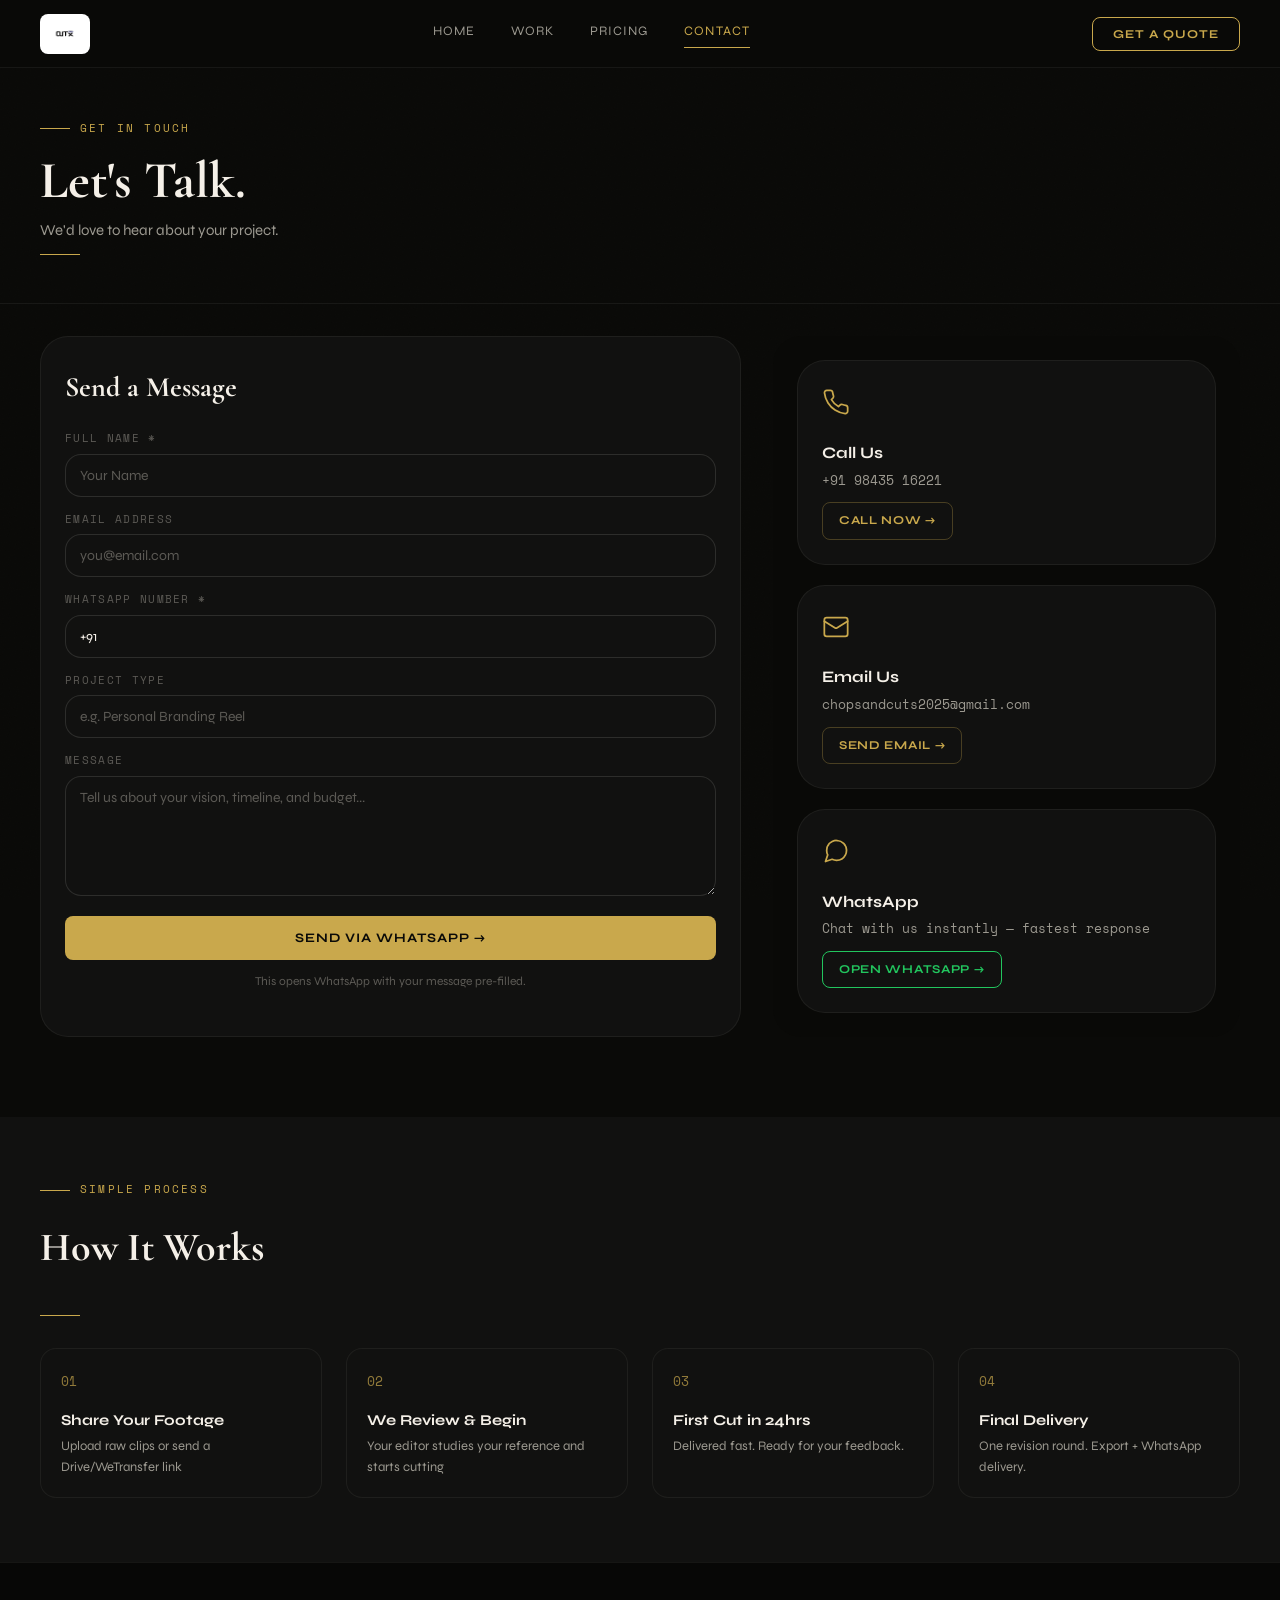
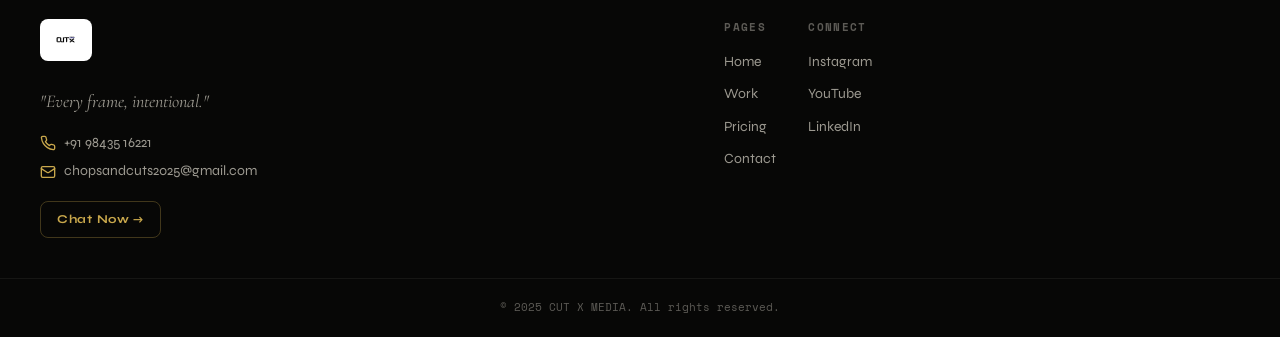
==== contact.html @ d301a4d0 "Initial project setup" ====
<!DOCTYPE html>
<html lang="en">
<head>
<meta charset="UTF-8">
<meta name="viewport" content="width=device-width, initial-scale=1.0">
<title>Contact — CUT X MEDIA</title>
<meta name="description" content="Get in touch with CUT X MEDIA. Call, email, or WhatsApp us to start your video editing project today.">
<link rel="preconnect" href="https://fonts.googleapis.com">
<link rel="preconnect" href="https://fonts.gstatic.com" crossorigin>
<link href="https://fonts.googleapis.com/css2?family=Cormorant+Garamond:ital,wght@0,600;0,700;1,600;1,700&family=Syne:wght@400;500;700&family=Space+Mono:wght@400;700&display=swap" rel="stylesheet">
<link rel="stylesheet" href="style.css">
</head>
<body>

<!-- MOBILE TOP BAR -->
<div class="mobile-top-bar">
  <a href="index.html" class="logo-pill"><img src="logo.jpg" alt="CUT X MEDIA"></a>
</div>

<!-- DESKTOP NAVBAR -->
<nav class="desktop-nav">
  <div class="container">
    <a href="index.html" class="logo-pill"><img src="logo.jpg" alt="CUT X MEDIA"></a>
    <div class="nav-links">
      <a href="index.html">Home</a>
      <a href="work.html">Work</a>
      <a href="pricing.html">Pricing</a>
      <a href="contact.html" class="active">Contact</a>
    </div>
    <button class="nav-quote" onclick="location.href='pricing.html'">Get a Quote</button>
  </div>
</nav>

<!-- MOBILE BOTTOM NAV -->
<nav class="mobile-nav">
  <a href="index.html" data-page="home">
    <svg viewBox="0 0 24 24"><path d="M3 12l9-9 9 9M5 10v10h5v-6h4v6h5V10"/></svg>
    <span>Home</span>
  </a>
  <a href="work.html" data-page="work">
    <svg viewBox="0 0 24 24"><rect x="2" y="2" width="20" height="20" rx="2.18"/><line x1="7" y1="2" x2="7" y2="22"/><line x1="17" y1="2" x2="17" y2="22"/><line x1="2" y1="12" x2="22" y2="12"/></svg>
    <span>Work</span>
  </a>
  <a href="pricing.html" data-page="pricing">
    <svg viewBox="0 0 24 24"><path d="M20.59 13.41l-7.17 7.17a2 2 0 01-2.83 0L2 12V2h10l8.59 8.59a2 2 0 010 2.82z"/><line x1="7" y1="7" x2="7.01" y2="7"/></svg>
    <span>Pricing</span>
  </a>
  <a href="contact.html" class="active" data-page="contact">
    <svg viewBox="0 0 24 24"><path d="M21 15a2 2 0 01-2 2H7l-4 4V5a2 2 0 012-2h14a2 2 0 012 2z"/></svg>
    <span>Contact</span>
  </a>
</nav>

<!-- PAGE HEADER -->
<div class="page-header">
  <div class="container">
    <div class="eyebrow"><div class="eyebrow-line"></div><span class="eyebrow-text">Get In Touch</span></div>
    <h1 class="contact-hero-head" style="margin-bottom:0;">
      <span style="font-family:'Cormorant Garamond',serif;font-weight:700;font-size:52px;color:var(--text-primary);line-height:1.05;display:block;">Let's Talk.</span>
    </h1>
    <p style="font-family:'Syne',sans-serif;font-size:15px;color:var(--text-secondary);margin-top:10px;">We'd love to hear about your project.</p>
    <div class="section-rule"></div>
  </div>
</div>

<!-- CONTACT SECTION -->
<div class="contact-section">
  <div class="container">
    <div class="contact-grid-layout">

      <!-- CONTACT FORM -->
      <div class="contact-form-card reveal">
        <h2>Send a Message</h2>
        <div class="form-row">
          <div class="form-group">
            <label>Full Name *</label>
            <input type="text" id="contactName" placeholder="Your Name" required>
          </div>
          <div class="form-group">
            <label>Email Address</label>
            <input type="email" id="contactEmail" placeholder="you@email.com">
          </div>
        </div>
        <div class="form-row">
          <div class="form-group">
            <label>WhatsApp Number *</label>
            <input type="tel" id="contactPhone" placeholder="+91 00000 00000" value="+91 ">
          </div>
          <div class="form-group">
            <label>Project Type</label>
            <input type="text" id="contactProject" placeholder="e.g. Personal Branding Reel">
          </div>
        </div>
        <div class="form-group" style="margin-bottom:20px;">
          <label>Message</label>
          <textarea id="contactMessage" placeholder="Tell us about your vision, timeline, and budget..." style="min-height:120px;"></textarea>
        </div>
        <button class="btn-gold btn-full" onclick="sendContactWhatsApp()" style="width:100%;justify-content:center;">Send via WhatsApp →</button>
        <p style="font-family:'Syne',sans-serif;font-size:12px;color:var(--text-tertiary);text-align:center;margin-top:12px;">This opens WhatsApp with your message pre-filled.</p>
      </div>

      <!-- CONTACT DETAILS -->
      <div class="contact-details" style="position:relative;background-image:url('images/contact-bg.jpg');background-size:cover;background-position:center;border-radius:var(--radius-lg);padding:24px;overflow:hidden;">
        <div class="contact-bg-overlay" style="position:absolute;inset:0;background:rgba(10,10,8,0.85);border-radius:var(--radius-lg);z-index:0;"></div>
        <div class="contact-info-card reveal" style="position:relative;z-index:1;">
          <div class="contact-info-icon"><svg viewBox="0 0 24 24" fill="none" stroke="var(--gold)" stroke-width="1.5" stroke-linecap="round" stroke-linejoin="round" style="width:28px;height:28px;"><path d="M22 16.92v3a2 2 0 0 1-2.18 2 19.79 19.79 0 0 1-8.63-3.07 19.5 19.5 0 0 1-6-6 19.79 19.79 0 0 1-3.07-8.67A2 2 0 0 1 4.11 2h3a2 2 0 0 1 2 1.72 12.84 12.84 0 0 0 .7 2.81 2 2 0 0 1-.45 2.11L8.09 9.91a16 16 0 0 0 6 6l1.27-1.27a2 2 0 0 1 2.11-.45 12.84 12.84 0 0 0 2.81.7A2 2 0 0 1 22 16.92z"></path></svg></div>
          <div class="contact-info-title">Call Us</div>
          <div class="contact-info-value">+91 98435 16221</div>
          <a href="tel:+919843516221" class="contact-detail-btn">Call Now →</a>
        </div>
        <div class="contact-info-card reveal" style="position:relative;z-index:1;">
          <div class="contact-info-icon"><svg viewBox="0 0 24 24" fill="none" stroke="var(--gold)" stroke-width="1.5" stroke-linecap="round" stroke-linejoin="round" style="width:28px;height:28px;"><rect x="2" y="4" width="20" height="16" rx="2"></rect><path d="m22 7-8.97 5.7a1.94 1.94 0 0 1-2.06 0L2 7"></path></svg></div>
          <div class="contact-info-title">Email Us</div>
          <div class="contact-info-value">chopsandcuts2025@gmail.com</div>
          <a href="mailto:chopsandcuts2025@gmail.com" class="contact-detail-btn">Send Email →</a>
        </div>
        <div class="contact-info-card reveal" style="position:relative;z-index:1;">
          <div class="contact-info-icon"><svg viewBox="0 0 24 24" fill="none" stroke="var(--gold)" stroke-width="1.5" stroke-linecap="round" stroke-linejoin="round" style="width:28px;height:28px;"><path d="M21 11.5a8.38 8.38 0 0 1-.9 3.8 8.5 8.5 0 0 1-7.6 4.7 8.38 8.38 0 0 1-3.8-.9L3 21l1.9-5.7a8.38 8.38 0 0 1-.9-3.8 8.5 8.5 0 0 1 4.7-7.6 8.38 8.38 0 0 1 3.8-.9h.5a8.48 8.48 0 0 1 8 8v.5z"></path></svg></div>
          <div class="contact-info-title">WhatsApp</div>
          <div class="contact-info-value">Chat with us instantly — fastest response</div>
          <a href="https://wa.me/919843516221" target="_blank" class="contact-detail-btn wa">Open WhatsApp →</a>
        </div>
      </div>
    </div>
  </div>
</div>

<!-- HOW IT WORKS -->
<section class="process-section">
  <div class="container">
    <div class="reveal">
      <div class="eyebrow"><div class="eyebrow-line"></div><span class="eyebrow-text">Simple Process</span></div>
      <h2>How It Works</h2>
      <div class="section-rule"></div>
    </div>
    <div class="process-steps" style="margin-top:32px;">
      <div class="process-step-item reveal">
        <span class="step-num-text">01</span>
        <div class="step-content">
          <h4>Share Your Footage</h4>
          <p>Upload raw clips or send a Drive/WeTransfer link</p>
        </div>
      </div>
      <div class="process-step-item reveal">
        <span class="step-num-text">02</span>
        <div class="step-content">
          <h4>We Review &amp; Begin</h4>
          <p>Your editor studies your reference and starts cutting</p>
        </div>
      </div>
      <div class="process-step-item reveal">
        <span class="step-num-text">03</span>
        <div class="step-content">
          <h4>First Cut in 24hrs</h4>
          <p>Delivered fast. Ready for your feedback.</p>
        </div>
      </div>
      <div class="process-step-item reveal">
        <span class="step-num-text">04</span>
        <div class="step-content">
          <h4>Final Delivery</h4>
          <p>One revision round. Export + WhatsApp delivery.</p>
        </div>
      </div>
    </div>
  </div>
</section>

<!-- FOOTER -->
<footer class="site-footer">
  <div class="container">
    <div class="footer-grid">
      <div>
        <a href="index.html" class="logo-pill" style="display:inline-flex;margin-bottom:14px;"><img src="logo.jpg" alt="CUT X MEDIA" style="height:32px;"></a>
        <p class="footer-tagline">"Every frame, intentional."</p>
        <div class="footer-contact">
          <p style="display:flex;align-items:center;gap:8px;"><svg viewBox="0 0 24 24" fill="none" stroke="var(--gold)" stroke-width="2" stroke-linecap="round" stroke-linejoin="round" style="width:16px;height:16px;"><path d="M22 16.92v3a2 2 0 0 1-2.18 2 19.79 19.79 0 0 1-8.63-3.07 19.5 19.5 0 0 1-6-6 19.79 19.79 0 0 1-3.07-8.67A2 2 0 0 1 4.11 2h3a2 2 0 0 1 2 1.72 12.84 12.84 0 0 0 .7 2.81 2 2 0 0 1-.45 2.11L8.09 9.91a16 16 0 0 0 6 6l1.27-1.27a2 2 0 0 1 2.11-.45 12.84 12.84 0 0 0 2.81.7A2 2 0 0 1 22 16.92z"></path></svg> +91 98435 16221</p>
          <p style="display:flex;align-items:center;gap:8px;"><svg viewBox="0 0 24 24" fill="none" stroke="var(--gold)" stroke-width="2" stroke-linecap="round" stroke-linejoin="round" style="width:16px;height:16px;"><rect x="2" y="4" width="20" height="16" rx="2"></rect><path d="m22 7-8.97 5.7a1.94 1.94 0 0 1-2.06 0L2 7"></path></svg> chopsandcuts2025@gmail.com</p>
        </div>
        <a href="https://wa.me/919843516221" target="_blank" class="footer-chat-btn">Chat Now →</a>
      </div>
      <div class="footer-links">
        <div class="footer-links-col">
          <h4>Pages</h4>
          <ul>
            <li><a href="index.html">Home</a></li>
            <li><a href="work.html">Work</a></li>
            <li><a href="pricing.html">Pricing</a></li>
            <li><a href="contact.html">Contact</a></li>
          </ul>
        </div>
        <div class="footer-links-col">
          <h4>Connect</h4>
          <ul>
            <li><a href="#">Instagram</a></li>
            <li><a href="#">YouTube</a></li>
            <li><a href="#">LinkedIn</a></li>
          </ul>
        </div>
      </div>
    </div>
  </div>
  <div class="footer-bottom">© 2025 CUT X MEDIA. All rights reserved.</div>
</footer>

<script src="script.js"></script>
</body>
</html>
---- style.css ----
/* ═══════════════════════════════════════════════════════════════
   CUT X MEDIA — v2.0 OBSIDIAN × GOLD DESIGN SYSTEM
   Mobile-first: 375px base → 768px → 1024px → 1280px
═══════════════════════════════════════════════════════════════ */

/* ── CSS VARIABLES ── */
:root {
  /* Backgrounds */
  --bg-primary:    #0A0A08;
  --bg-surface:    #111110;
  --bg-surface-2:  #1A1A18;
  --bg-surface-3:  #242420;

  /* Gold */
  --gold:          #C9A84C;
  --gold-light:    #E8C97A;
  --gold-dark:     #8C7234;
  --gold-muted:    rgba(201,168,76,0.12);

  /* Text */
  --text-primary:   #F5F0E8;
  --text-secondary: #9C9990;
  --text-tertiary:  #5C5A55;

  /* Borders */
  --border-subtle: rgba(245,240,232,0.06);
  --border-mid:    rgba(245,240,232,0.12);
  --border-gold:   rgba(201,168,76,0.30);

  /* Semantic */
  --whatsapp-green: #22C55E;
  --error:          #E05252;

  /* Layout */
  --nav-h-mobile:  60px;
  --nav-h-desktop: 68px;
  --max-w:         1200px;
  --pad-x:         20px;
  --radius-sm:     8px;
  --radius-md:     16px;
  --radius-lg:     28px;
}

/* ── RESET ── */
*, *::before, *::after { margin: 0; padding: 0; box-sizing: border-box; }
html { scroll-behavior: smooth; -webkit-text-size-adjust: 100%; }
body {
  background: var(--bg-primary);
  color: var(--text-primary);
  font-family: 'Syne', sans-serif;
  font-size: 14px;
  line-height: 1.6;
  overflow-x: hidden;
  padding-bottom: var(--nav-h-mobile);
  /* grain texture */
  position: relative;
}
body::before {
  content: '';
  position: fixed;
  inset: 0;
  background-image: url("data:image/svg+xml,%3Csvg xmlns='http://www.w3.org/2000/svg' width='200' height='200'%3E%3Cfilter id='n'%3E%3CfeTurbulence type='fractalNoise' baseFrequency='0.85' numOctaves='4' stitchTiles='stitch'/%3E%3C/filter%3E%3Crect width='200' height='200' filter='url(%23n)' opacity='0.025'/%3E%3C/svg%3E");
  opacity: 0.4;
  pointer-events: none;
  z-index: 0;
}
img, video { max-width: 100%; display: block; }
a { color: inherit; text-decoration: none; }
button, input, textarea, select {
  font-family: 'Syne', sans-serif;
  border: none;
  outline: none;
  background: none;
  color: var(--text-primary);
  cursor: pointer;
}

/* ── CONTAINER ── */
.container {
  width: 100%;
  max-width: var(--max-w);
  margin: 0 auto;
  padding: 0 var(--pad-x);
  position: relative;
  z-index: 1;
}

/* ── EYEBROW LABEL ── */
.eyebrow {
  display: flex;
  align-items: center;
  gap: 10px;
  margin-bottom: 16px;
}
.eyebrow-line {
  width: 30px;
  height: 1px;
  background: var(--gold);
  flex-shrink: 0;
}
.eyebrow-text {
  font-family: 'Space Mono', monospace;
  font-size: 11px;
  color: var(--gold);
  letter-spacing: 0.2em;
  text-transform: uppercase;
}

/* ── SECTION RULE ── */
.section-rule {
  width: 40px;
  height: 1px;
  background: var(--gold);
  margin: 12px 0 0;
}
.section-rule.center { margin: 16px auto 0; }

/* ── DISPLAY HEADING ── */
.display-heading {
  font-family: 'Cormorant Garamond', serif;
  font-weight: 700;
  color: var(--text-primary);
  line-height: 1.05;
  font-size: 36px;
}
@media(min-width:768px) { .display-heading { font-size: 48px; } }
@media(min-width:1024px) { .display-heading { font-size: 56px; } }

/* ── BUTTONS ── */
.btn-gold {
  display: inline-flex;
  align-items: center;
  gap: 6px;
  background: var(--gold);
  color: var(--bg-primary);
  padding: 14px 28px;
  font-family: 'Syne', sans-serif;
  font-size: 13px;
  font-weight: 700;
  letter-spacing: 0.08em;
  text-transform: uppercase;
  border-radius: var(--radius-sm);
  border: none;
  cursor: pointer;
  transition: background 200ms ease, transform 200ms ease;
}
.btn-gold:hover { background: var(--gold-light); transform: scale(1.02); }

.btn-outline {
  display: inline-flex;
  align-items: center;
  gap: 6px;
  background: transparent;
  color: var(--text-primary);
  padding: 13px 28px;
  font-family: 'Syne', sans-serif;
  font-size: 13px;
  font-weight: 700;
  letter-spacing: 0.08em;
  text-transform: uppercase;
  border-radius: var(--radius-sm);
  border: 1px solid var(--border-mid);
  cursor: pointer;
  transition: border-color 200ms ease, color 200ms ease;
}
.btn-outline:hover { border-color: var(--border-gold); color: var(--gold); }

.btn-whatsapp {
  display: inline-flex;
  align-items: center;
  gap: 8px;
  background: var(--whatsapp-green);
  color: #fff;
  padding: 14px 28px;
  font-family: 'Syne', sans-serif;
  font-size: 13px;
  font-weight: 700;
  letter-spacing: 0.06em;
  text-transform: uppercase;
  border-radius: var(--radius-sm);
  border: none;
  cursor: pointer;
  transition: opacity 200ms ease;
}
.btn-whatsapp:hover { opacity: 0.9; }

.btn-full { width: 100%; justify-content: center; }

/* ── MOBILE TOP BAR ── */
.mobile-top-bar {
  display: flex;
  align-items: center;
  justify-content: center;
  height: 52px;
  background: var(--bg-primary);
  border-bottom: 1px solid var(--border-subtle);
  position: sticky;
  top: 0;
  z-index: 100;
}
.logo-pill {
  background: #fff;
  padding: 5px 10px;
  border-radius: var(--radius-sm);
  display: inline-flex;
  align-items: center;
}
.logo-pill img {
  height: 30px;
  width: auto;
  display: block;
}

/* ── DESKTOP NAVBAR ── */
.desktop-nav {
  display: none;
  position: fixed;
  top: 0; left: 0; right: 0;
  height: var(--nav-h-desktop);
  background: rgba(10,10,8,0.94);
  backdrop-filter: blur(16px) saturate(140%);
  -webkit-backdrop-filter: blur(16px) saturate(140%);
  border-bottom: 1px solid var(--border-subtle);
  z-index: 200;
}
.desktop-nav .container {
  display: flex;
  align-items: center;
  justify-content: space-between;
  height: 100%;
}
.nav-links {
  display: flex;
  gap: 36px;
  align-items: center;
}
.nav-links a {
  font-family: 'Syne', sans-serif;
  font-size: 13px;
  letter-spacing: 0.08em;
  text-transform: uppercase;
  color: var(--text-secondary);
  transition: color 150ms;
  position: relative;
  padding-bottom: 4px;
}
.nav-links a:hover { color: var(--text-primary); }
.nav-links a.active {
  color: var(--gold);
}
.nav-links a.active::after {
  content: '';
  position: absolute;
  bottom: -2px; left: 0; right: 0;
  height: 1px;
  background: var(--gold);
}
.nav-quote {
  background: transparent;
  border: 1px solid var(--gold);
  color: var(--gold);
  padding: 9px 20px;
  font-family: 'Syne', sans-serif;
  font-size: 12px;
  font-weight: 700;
  letter-spacing: 0.08em;
  text-transform: uppercase;
  border-radius: var(--radius-sm);
  cursor: pointer;
  transition: background 200ms ease, color 200ms ease;
}
.nav-quote:hover { background: var(--gold); color: var(--bg-primary); }

/* ── MOBILE BOTTOM NAV ── */
.mobile-nav {
  position: fixed;
  bottom: 0; left: 0; right: 0;
  height: var(--nav-h-mobile);
  background: var(--bg-surface);
  border-top: 1px solid var(--border-subtle);
  display: flex;
  align-items: center;
  justify-content: space-around;
  z-index: 200;
  border-radius: 20px 20px 0 0;
}
.mobile-nav a {
  display: flex;
  flex-direction: column;
  align-items: center;
  gap: 3px;
  font-size: 10px;
  letter-spacing: 0.04em;
  color: var(--text-tertiary);
  transition: color 150ms;
  -webkit-tap-highlight-color: transparent;
  min-width: 56px;
}
.mobile-nav a.active,
.mobile-nav a:active { color: var(--gold); }
.mobile-nav a svg {
  width: 22px;
  height: 22px;
  fill: none;
  stroke: currentColor;
  stroke-width: 1.8;
  stroke-linecap: round;
  stroke-linejoin: round;
}

/* ── PAGE HEADER (inner pages) ── */
.page-header {
  padding: 80px 0 40px;
  border-bottom: 1px solid var(--border-subtle);
}
@media(min-width:1024px) { .page-header { padding: 120px 0 48px; } }

/* ── REVEAL ON SCROLL ── */
.reveal {
  opacity: 0;
  transform: translateY(32px);
  transition: opacity 0.6s ease, transform 0.6s ease;
}
.reveal.visible {
  opacity: 1;
  transform: translateY(0);
}

/* ── FADE IN UP (hero stagger) ── */
@keyframes fadeInUp {
  from { opacity: 0; transform: translateY(24px); }
  to   { opacity: 1; transform: translateY(0); }
}
.anim-0 { animation: fadeInUp 0.5s ease both; }
.anim-1 { animation: fadeInUp 0.5s ease 0.1s both; }
.anim-2 { animation: fadeInUp 0.5s ease 0.2s both; }
.anim-3 { animation: fadeInUp 0.5s ease 0.3s both; }
.anim-4 { animation: fadeInUp 0.5s ease 0.4s both; }
.anim-5 { animation: fadeInUp 0.6s ease 0.5s both; }

/* ═══════════════════════════════════════════
   HOME PAGE STYLES
═══════════════════════════════════════════ */

/* ── HERO ── */
.hero {
  position: relative;
  min-height: auto;
  display: flex;
  flex-direction: column;
  justify-content: flex-start;
  padding: 100px var(--pad-x) 60px;
  overflow: hidden;
}
.hero-bg-text {
  position: absolute;
  inset: 0;
  display: flex;
  align-items: center;
  justify-content: center;
  pointer-events: none;
  z-index: 0;
  overflow: hidden;
}
.hero-bg-word {
  font-family: 'Cormorant Garamond', serif;
  font-size: clamp(120px, 35vw, 300px);
  font-weight: 700;
  color: var(--text-primary);
  opacity: 0.03;
  white-space: nowrap;
  user-select: none;
}
.hero-content {
  position: relative;
  z-index: 2;
  flex: 0 0 60%;
  max-width: 60%;
}
.hero h1 {
  font-family: 'Cormorant Garamond', serif;
  font-weight: 700;
  font-size: 26px;
  line-height: 1.08;
  margin-bottom: 12px;
}
.hero h1 .line-2 {
  color: var(--gold);
  font-style: italic;
  display: block;
}
.hero-sub {
  font-family: 'Syne', sans-serif;
  font-size: 11px;
  color: var(--text-secondary);
  line-height: 1.5;
  margin-bottom: 24px;
  max-width: 480px;
}
.hero .eyebrow-text { font-size: 8px; letter-spacing: 0.1em; }
.hero .eyebrow-line { width: 16px; }

.hero-ctas {
  display: flex;
  flex-direction: column;
  gap: 8px;
  margin-bottom: 14px;
}
.hero-ctas .btn-gold, .hero-ctas .btn-outline {
  padding: 10px 14px;
  font-size: 9px;
  white-space: nowrap;
}
.hero-trust {
  font-family: 'Syne', sans-serif;
  font-size: 8px;
  color: var(--text-tertiary);
  letter-spacing: 0.05em;
}

/* Hero right: CSS card stack */
.hero-cards-stack {
  display: flex;
  flex: 0 0 40%;
  max-width: 40%;
  align-items: center;
  justify-content: center;
  position: relative;
  height: 240px;
  transform: scale(0.5);
  transform-origin: right center;
}
.hc {
  position: absolute;
  width: 160px;
  height: 220px;
  background-color: var(--bg-surface-2);
  background-size: cover;
  background-position: center;
  border-radius: var(--radius-lg);
  display: flex;
  flex-direction: column;
  align-items: flex-start;
  justify-content: flex-end;
  padding: 14px;
  gap: 4px;
}
.hc-label {
  font-family: 'Space Mono', monospace;
  font-size: 10px;
  letter-spacing: 0.08em;
  text-transform: uppercase;
  color: var(--text-secondary);
  text-shadow: 0 2px 4px rgba(0,0,0,0.8);
}
.hc-icon {
  width: 28px; height: 28px;
  color: var(--gold);
  margin-bottom: 8px;
  filter: drop-shadow(0 2px 4px rgba(0,0,0,0.8));
}
.hc-icon svg {
  width: 100%; height: 100%;
  fill: none;
  stroke: currentColor;
  stroke-width: 1.5;
  stroke-linecap: round;
  stroke-linejoin: round;
}
.hc1 {
  border: 1px solid var(--border-gold);
  transform: rotate(-5deg) translateX(0) translateY(10px);
  z-index: 3;
  background-image: linear-gradient(to top, rgba(10,10,8,0.95), rgba(10,10,8,0.2)), url('images/thumb-personal-branding.webp');
}
.hc2 {
  border: 1px solid var(--border-mid);
  transform: rotate(2deg) translateY(-20px);
  z-index: 2;
  background-image: linear-gradient(to top, rgba(10,10,8,0.95), rgba(10,10,8,0.2)), url('images/thumb-motion-graphics.webp');
}
.hc3 {
  border: 1px solid var(--border-subtle);
  transform: rotate(9deg) translateX(0) translateY(10px);
  z-index: 1;
}

/* ── MARQUEE ── */
.marquee-section {
  background: var(--bg-surface);
  border-top: 1px solid var(--border-subtle);
  border-bottom: 1px solid var(--border-subtle);
  height: 44px;
  overflow: hidden;
  display: flex;
  align-items: center;
}
.marquee-track {
  display: flex;
  gap: 40px;
  white-space: nowrap;
  animation: marquee 40s linear infinite;
  flex-shrink: 0;
}
.marquee-track span {
  font-family: 'Space Mono', monospace;
  font-size: 11px;
  color: var(--text-secondary);
  letter-spacing: 0.12em;
  text-transform: uppercase;
  flex-shrink: 0;
}
.marquee-track .sep { color: var(--gold); }
@keyframes marquee {
  from { transform: translateX(0); }
  to   { transform: translateX(-50%); }
}

/* ── WHAT WE DO ── */
.what-we-do {
  padding: 64px 0;
  background: var(--bg-primary);
}
.what-heading-row {
  margin-bottom: 40px;
}
.what-heading-words {
  font-family: 'Cormorant Garamond', serif;
  font-weight: 700;
  font-size: 36px;
  color: var(--text-primary);
  display: flex;
  flex-wrap: wrap;
  align-items: center;
  gap: 12px;
  line-height: 1.1;
}
.what-heading-words .divider {
  color: var(--gold);
  font-weight: 300;
  font-size: 28px;
}
.feature-grid {
  display: grid;
  grid-template-columns: 1fr;
  gap: 16px;
}
.feature-card {
  background: var(--bg-surface);
  border: 1px solid var(--border-subtle);
  border-top: 2px solid var(--gold);
  border-radius: var(--radius-sm);
  padding: 28px 24px;
  transition: border-color 200ms ease, transform 200ms ease;
  position: relative;
  overflow: hidden;
}
.feature-card:hover {
  border-color: var(--border-gold);
  transform: translateY(-4px);
}
.feature-card:hover { border-top-color: var(--gold-light); }
.feature-icon {
  width: 36px;
  height: 36px;
  margin-bottom: 16px;
  color: var(--gold);
}
.feature-icon svg {
  width: 100%;
  height: 100%;
  fill: none;
  stroke: currentColor;
  stroke-width: 1.5;
  stroke-linecap: round;
  stroke-linejoin: round;
}
.feature-title {
  font-family: 'Syne', sans-serif;
  font-size: 16px;
  font-weight: 700;
  color: var(--text-primary);
  margin-bottom: 10px;
}
.feature-body {
  font-family: 'Syne', sans-serif;
  font-size: 13px;
  color: var(--text-secondary);
  line-height: 1.7;
}

/* ── CATEGORY PREVIEW ── */
.portfolio-section {
  padding: 64px 0;
  background: var(--bg-surface);
}
.portfolio-heading { margin-bottom: 16px; }
.portfolio-heading h2 {
  font-family: 'Cormorant Garamond', serif;
  font-weight: 700;
  font-size: 40px;
  color: var(--text-primary);
}
/* Mobile: horizontal scroll */
.portfolio-scroll {
  display: flex;
  gap: 12px;
  overflow-x: auto;
  scroll-snap-type: x mandatory;
  -webkit-overflow-scrolling: touch;
  padding-bottom: 8px;
  scrollbar-width: none;
  margin: 0 calc(-1 * var(--pad-x));
  padding-left: var(--pad-x);
  padding-right: var(--pad-x);
}
.portfolio-scroll::-webkit-scrollbar { display: none; }
.portfolio-card {
  flex-shrink: 0;
  width: 140px;
  scroll-snap-align: start;
  background: var(--bg-surface-2);
  border: 1px solid var(--border-subtle);
  border-radius: var(--radius-md);
  overflow: hidden;
  cursor: pointer;
  transition: transform 200ms ease, border-color 200ms ease;
  position: relative;
}
.portfolio-card:hover {
  transform: scale(1.03);
  border-color: var(--border-gold);
}
.portfolio-card-inner {
  position: relative;
  width: 100%;
  padding-top: 177.78%; /* 9:16 */
  background-image: repeating-linear-gradient(
    -45deg,
    transparent, transparent 10px,
    rgba(245,240,232,0.015) 10px,
    rgba(245,240,232,0.015) 11px
  );
}
.port-badge {
  position: absolute;
  top: 10px;
  left: 10px;
  border: 1px solid var(--border-gold);
  color: var(--gold);
  font-family: 'Space Mono', monospace;
  font-size: 9px;
  letter-spacing: 0.08em;
  text-transform: uppercase;
  padding: 3px 8px;
  border-radius: 2px;
  z-index: 3;
}
.port-play {
  position: absolute;
  top: 50%;
  left: 50%;
  transform: translate(-50%, -50%);
  width: 36px;
  height: 36px;
  border-radius: 50%;
  border: 1.5px solid rgba(245,240,232,0.6);
  display: flex;
  align-items: center;
  justify-content: center;
  z-index: 3;
}
.port-play::after {
  content: '';
  width: 0;
  height: 0;
  border-style: solid;
  border-width: 6px 0 6px 10px;
  border-color: transparent transparent transparent rgba(245,240,232,0.8);
  margin-left: 2px;
}
.port-overlay {
  position: absolute;
  bottom: 0; left: 0; right: 0;
  background: linear-gradient(to top, var(--bg-primary) 0%, transparent 55%);
  padding: 10px;
  z-index: 3;
}
.port-title {
  font-family: 'Syne', sans-serif;
  font-size: 11px;
  font-weight: 700;
  color: var(--text-primary);
  margin-bottom: 2px;
}
.port-price {
  font-family: 'Space Mono', monospace;
  font-size: 10px;
  color: var(--gold);
}
.portfolio-cta {
  text-align: center;
  margin-top: 28px;
}
.text-link {
  font-family: 'Syne', sans-serif;
  font-size: 14px;
  color: var(--gold);
  border-bottom: 1px solid transparent;
  transition: border-color 150ms;
  cursor: pointer;
}
.text-link:hover { border-color: var(--gold); }

/* ── BEFORE / AFTER ── */
.before-after {
  padding: 64px 0;
  background: var(--bg-primary);
}
.ba-heading { margin-bottom: 12px; }
.ba-heading h2 {
  font-family: 'Cormorant Garamond', serif;
  font-weight: 700;
  font-size: 36px;
  color: var(--text-primary);
  line-height: 1.1;
}
.ba-sub {
  font-family: 'Syne', sans-serif;
  font-size: 14px;
  color: var(--text-secondary);
  margin-bottom: 32px;
  margin-top: 10px;
}
/* Mobile tab toggle */
.ba-tabs {
  display: flex;
  gap: 8px;
  margin-bottom: 20px;
}
.ba-tab {
  padding: 8px 20px;
  font-family: 'Space Mono', monospace;
  font-size: 11px;
  letter-spacing: 0.1em;
  text-transform: uppercase;
  border: 1px solid var(--border-mid);
  border-radius: var(--radius-sm);
  color: var(--text-tertiary);
  cursor: pointer;
  transition: all 150ms;
}
.ba-tab.active {
  border-color: var(--gold);
  color: var(--gold);
  background: var(--gold-muted);
}
.ba-panels { display: grid; grid-template-columns: 1fr; gap: 16px; }
.ba-panel {
  background: var(--bg-surface-2);
  border: 1px solid var(--border-subtle);
  border-radius: var(--radius-md);
  overflow: hidden;
}
.ba-panel.after { border-color: var(--border-gold); }
.ba-panel-badge {
  padding: 12px 16px;
  font-family: 'Space Mono', monospace;
  font-size: 11px;
  letter-spacing: 0.15em;
  text-transform: uppercase;
  color: var(--text-tertiary);
  border-bottom: 1px solid var(--border-subtle);
}
.ba-panel.after .ba-panel-badge { color: var(--gold); }
.ba-visual {
  position: relative;
  width: 100%;
  aspect-ratio: 9/16;
  background: var(--bg-surface-3);
  display: flex;
  align-items: center;
  justify-content: center;
  overflow: hidden;
}
.ba-visual video {
  position: absolute;
  inset: 0;
  width: 100%;
  height: 100%;
  object-fit: cover;
  z-index: 1;
}
.ba-visual-before, .ba-visual-after {
  position: relative;
  width: 100%;
  height: 100%;
  z-index: 2;
}
.ba-panel-bottom {
  padding: 12px 16px;
  font-family: 'Syne', sans-serif;
  font-size: 12px;
  color: var(--text-secondary);
  border-top: 1px solid var(--border-subtle);
}
.ba-panel.after .ba-panel-bottom { color: var(--text-primary); }
.ba-cta {
  margin-top: 28px;
  text-align: center;
}
/* Hide panel with class hidden on mobile */
.ba-panel.hidden { display: none; }

/* ── STATS / NUMBERS ── */
.numbers-section {
  padding: 64px 0;
  background: var(--bg-surface);
}
.numbers-heading {
  font-family: 'Cormorant Garamond', serif;
  font-weight: 700;
  font-size: 40px;
  color: var(--text-primary);
  margin-bottom: 40px;
}
.stats-grid {
  display: grid;
  grid-template-columns: 1fr 1fr;
  gap: 24px;
}
.stat-cell {
  text-align: center;
  padding: 24px 12px;
  background: var(--bg-surface-2);
  border: 1px solid var(--border-subtle);
  border-radius: var(--radius-md);
}
.stat-num {
  font-family: 'Space Mono', monospace;
  font-size: 36px;
  font-weight: 700;
  color: var(--gold);
  line-height: 1;
  margin-bottom: 8px;
}
.stat-label-1 {
  font-family: 'Syne', sans-serif;
  font-size: 14px;
  font-weight: 700;
  color: var(--text-primary);
}
.stat-label-2 {
  font-family: 'Syne', sans-serif;
  font-size: 12px;
  color: var(--text-secondary);
  margin-top: 2px;
}

/* ── INFLUENCER VALUE PROPS ── */
.value-props {
  padding: 64px 0;
  background: var(--bg-primary);
}
.value-props-heading { margin-bottom: 40px; }
.value-row {
  display: flex;
  flex-direction: column;
  gap: 16px;
  padding: 32px 24px;
  background: var(--bg-surface);
  border: 1px solid var(--border-subtle);
  border-radius: var(--radius-md);
  margin-bottom: 16px;
  transition: border-color 200ms;
}
.value-row:hover { border-color: var(--border-gold); }
.value-row-text h3 {
  font-family: 'Cormorant Garamond', serif;
  font-weight: 700;
  font-size: 26px;
  color: var(--text-primary);
  margin-bottom: 10px;
  line-height: 1.15;
}
.value-row-text p {
  font-family: 'Syne', sans-serif;
  font-size: 14px;
  color: var(--text-secondary);
  line-height: 1.7;
}
.value-visual {
  background: var(--bg-surface-2);
  border: 1px solid var(--border-gold);
  border-radius: var(--radius-md);
  padding: 20px;
  text-align: center;
  min-height: 100px;
  display: flex;
  align-items: center;
  justify-content: center;
  flex-direction: column;
  gap: 6px;
}
.value-visual .v-label {
  font-family: 'Space Mono', monospace;
  font-size: 11px;
  color: var(--text-tertiary);
  text-transform: uppercase;
  letter-spacing: 0.1em;
}
.value-visual .v-stat {
  font-family: 'Space Mono', monospace;
  font-size: 24px;
  font-weight: 700;
  color: var(--gold);
}

/* ── PRICING TEASER ── */
.pricing-teaser {
  padding: 64px 0;
  background: var(--bg-surface);
}
.pricing-teaser-head { margin-bottom: 12px; }
.pricing-teaser-head h2 {
  font-family: 'Cormorant Garamond', serif;
  font-weight: 700;
  font-size: 38px;
  color: var(--text-primary);
}
.pricing-teaser-sub {
  font-family: 'Syne', sans-serif;
  font-size: 14px;
  color: var(--text-secondary);
  margin-bottom: 32px;
  margin-top: 10px;
}
.pricing-cards {
  display: grid;
  grid-template-columns: 1fr;
  gap: 16px;
  margin-bottom: 24px;
}
.pricing-card {
  background: var(--bg-surface-2);
  border: 1px solid var(--border-subtle);
  border-radius: var(--radius-md);
  padding: 24px 20px;
  transition: border-color 200ms;
  position: relative;
  overflow: hidden;
}
.pricing-card:hover { border-color: var(--border-gold); }
.pricing-card.featured { border-color: var(--border-gold); }
.popular-pill {
  position: absolute;
  top: -10px;
  left: 50%;
  transform: translateX(-50%);
  background: var(--gold);
  color: var(--bg-primary);
  font-family: 'Syne', sans-serif;
  font-size: 10px;
  font-weight: 700;
  letter-spacing: 0.06em;
  text-transform: uppercase;
  padding: 3px 12px;
  border-radius: 20px;
}
.price-cat-badge {
  font-family: 'Space Mono', monospace;
  font-size: 10px;
  color: var(--gold);
  letter-spacing: 0.1em;
  text-transform: uppercase;
}
.card-bg-video {
  position: absolute;
  inset: 0;
  width: 100%;
  height: 100%;
  object-fit: cover;
  z-index: 0;
  pointer-events: none;
}
.card-content-overlay {
  position: relative;
  z-index: 1;
}
.price-cat-badge {
  font-family: 'Space Mono', monospace;
  font-size: 10px;
  color: var(--gold);
  letter-spacing: 0.1em;
  text-transform: uppercase;
  border: 1px solid var(--border-gold);
  padding: 3px 8px;
  border-radius: 2px;
  display: inline-block;
  margin-bottom: 12px;
}
.price-amount {
  font-family: 'Space Mono', monospace;
  font-size: 32px;
  font-weight: 700;
  color: var(--gold);
  line-height: 1;
  margin-bottom: 4px;
}
.price-per {
  font-family: 'Syne', sans-serif;
  font-size: 13px;
  color: var(--text-secondary);
  margin-bottom: 12px;
}
.price-desc {
  font-family: 'Syne', sans-serif;
  font-size: 13px;
  color: var(--text-secondary);
  line-height: 1.6;
  margin-bottom: 16px;
}
.price-cta-link {
  font-family: 'Syne', sans-serif;
  font-size: 13px;
  color: var(--gold);
  font-weight: 700;
  letter-spacing: 0.04em;
  border-bottom: 1px solid transparent;
  transition: border-color 150ms;
}
.price-cta-link:hover { border-color: var(--gold); }
.pricing-cta-banner {
  background: var(--gold-muted);
  border: 1px solid var(--border-gold);
  border-radius: var(--radius-sm);
  padding: 20px 24px;
  display: flex;
  flex-direction: column;
  gap: 12px;
  align-items: flex-start;
}
.pricing-cta-banner p {
  font-family: 'Syne', sans-serif;
  font-size: 15px;
  color: var(--text-primary);
}

/* ── PROCESS STRIP ── */
.process-strip {
  padding: 64px 0;
  background: var(--bg-primary);
}
.process-strip h2 {
  font-family: 'Cormorant Garamond', serif;
  font-weight: 700;
  font-size: 40px;
  color: var(--text-primary);
  margin-bottom: 36px;
}
.process-steps {
  display: grid;
  grid-template-columns: 1fr;
  gap: 24px;
  position: relative;
}
.process-step-item {
  display: flex;
  gap: 16px;
  align-items: flex-start;
  background: var(--bg-surface);
  border: 1px solid var(--border-subtle);
  border-radius: var(--radius-md);
  padding: 20px;
}
.step-num-text {
  font-family: 'Space Mono', monospace;
  font-size: 13px;
  color: var(--gold);
  opacity: 0.7;
  flex-shrink: 0;
  padding-top: 2px;
}
.step-content h4 {
  font-family: 'Syne', sans-serif;
  font-size: 15px;
  font-weight: 700;
  color: var(--text-primary);
  margin-bottom: 4px;
}
.step-content p {
  font-family: 'Syne', sans-serif;
  font-size: 13px;
  color: var(--text-secondary);
  line-height: 1.6;
}

/* ── FINAL CTA ── */
.final-cta {
  padding: 80px var(--pad-x);
  background: var(--bg-surface);
  text-align: center;
  position: relative;
  overflow: hidden;
}
.final-cta::before {
  content: '';
  position: absolute;
  inset: 0;
  background: repeating-linear-gradient(
    -45deg,
    transparent, transparent 40px,
    rgba(201,168,76,0.02) 40px,
    rgba(201,168,76,0.02) 41px
  );
  pointer-events: none;
}
.final-cta h2 {
  font-family: 'Cormorant Garamond', serif;
  font-weight: 700;
  font-style: italic;
  font-size: 40px;
  color: var(--text-primary);
  line-height: 1.1;
  margin-bottom: 16px;
  position: relative;
  z-index: 1;
}
.final-cta p {
  font-family: 'Syne', sans-serif;
  font-size: 15px;
  color: var(--text-secondary);
  margin-bottom: 32px;
  max-width: 400px;
  margin-left: auto;
  margin-right: auto;
  position: relative;
  z-index: 1;
}
.final-cta-buttons {
  display: flex;
  flex-direction: column;
  gap: 12px;
  margin-bottom: 24px;
  position: relative;
  z-index: 1;
}
.trust-row {
  font-family: 'Syne', sans-serif;
  font-size: 12px;
  color: var(--text-tertiary);
  letter-spacing: 0.04em;
  position: relative;
  z-index: 1;
}

/* ═══════════════════════════════════════════
   WORK PAGE STYLES
═══════════════════════════════════════════ */

.work-section { padding: 32px 0 80px; }
.category-tabs-wrap {
  position: sticky;
  top: 52px;
  background: var(--bg-primary);
  z-index: 50;
  border-bottom: 1px solid var(--border-subtle);
  padding: 12px 0;
}
.category-tabs {
  display: flex;
  gap: 8px;
  overflow-x: auto;
  scrollbar-width: none;
  padding: 0 var(--pad-x);
}
.category-tabs::-webkit-scrollbar { display: none; }
@media (min-width: 768px) {
  .category-tabs { justify-content: center; }
}

.cat-tab {
  white-space: nowrap;
  padding: 8px 18px;
  font-family: 'Syne', sans-serif;
  font-size: 12px;
  font-weight: 700;
  letter-spacing: 0.06em;
  text-transform: uppercase;
  border-radius: 20px;
  border: 1px solid var(--border-mid);
  color: var(--text-secondary);
  cursor: pointer;
  transition: all 200ms;
  flex-shrink: 0;
  -webkit-tap-highlight-color: transparent;
}
.cat-tab.active {
  background: var(--gold);
  border-color: var(--gold);
  color: var(--bg-primary);
}
.cat-tab:hover:not(.active) { border-color: var(--border-gold); color: var(--gold); }

#categoryRows {
  display: grid;
  grid-template-columns: 1fr 1fr;
  gap: 20px 12px;
}
@media (min-width: 768px) {
  #categoryRows {
    gap: 32px 24px;
  }
}

.category-row { margin-top: 0; display: flex; flex-direction: column; }
.category-row.hidden { display: none; }
.cat-row-header {
  display: flex;
  flex-direction: column;
  justify-content: flex-start;
  align-items: flex-start;
  margin-bottom: 12px;
  padding: 0;
  gap: 4px;
}
@media (min-width: 768px) {
  .cat-row-header { flex-direction: row; justify-content: space-between; align-items: center; gap: 10px; }
}
.cat-row-header h3 {
  font-family: 'Cormorant Garamond', serif;
  font-weight: 700;
  font-size: 18px;
  color: var(--text-primary);
  line-height: 1.1;
}
.cat-row-header span {
  font-family: 'Syne', sans-serif;
  font-size: 12px;
  color: var(--gold);
  cursor: pointer;
  letter-spacing: 0.04em;
}

.video-scroll {
  display: flex;
  gap: 10px;
  overflow-x: auto;
  scroll-snap-type: x mandatory;
  -webkit-overflow-scrolling: touch;
  padding-bottom: 8px;
  scrollbar-width: none;
}
.video-scroll::-webkit-scrollbar { display: none; }
@media (min-width: 768px) {
  .video-scroll {
    justify-content: flex-start;
    flex-wrap: wrap;
    overflow-x: visible;
  }
}


.video-card {
  flex-shrink: 0;
  width: 90%;
  max-width: 160px;
  scroll-snap-align: start;
  background: var(--bg-surface-2);
  border: 1px solid var(--border-subtle);
  border-radius: var(--radius-md);
  overflow: hidden;
  cursor: pointer;
  transition: transform 200ms ease, border-color 200ms ease;
  position: relative;
}
.video-card:hover { transform: scale(1.03); border-color: var(--border-gold); }
.card-thumb {
  position: relative;
  width: 100%;
  padding-top: 177.78%;
  background: var(--bg-surface-3);
  background-image: repeating-linear-gradient(
    -45deg,
    transparent, transparent 8px,
    rgba(245,240,232,0.015) 8px,
    rgba(245,240,232,0.015) 9px
  );
}
.card-badge {
  position: absolute;
  top: 8px; left: 8px;
  border: 1px solid var(--border-gold);
  color: var(--gold);
  background: rgba(10,10,8,0.7);
  font-family: 'Space Mono', monospace;
  font-size: 8px;
  letter-spacing: 0.08em;
  text-transform: uppercase;
  padding: 3px 7px;
  border-radius: 2px;
  z-index: 3;
}
.card-play {
  position: absolute;
  top: 50%; left: 50%;
  transform: translate(-50%,-50%);
  width: 36px; height: 36px;
  border-radius: 50%;
  border: 1.5px solid rgba(245,240,232,0.5);
  display: flex;
  align-items: center;
  justify-content: center;
  z-index: 3;
}
.card-play::after {
  content: '';
  width: 0; height: 0;
  border-style: solid;
  border-width: 6px 0 6px 10px;
  border-color: transparent transparent transparent rgba(245,240,232,0.8);
  margin-left: 2px;
}
.card-info {
  position: absolute;
  bottom: 0; left: 0; right: 0;
  padding: 10px;
  background: linear-gradient(to top, rgba(10,10,8,0.95), transparent);
  z-index: 3;
}
.card-info h4 {
  font-family: 'Syne', sans-serif;
  font-size: 11px;
  font-weight: 700;
  color: var(--text-primary);
  white-space: nowrap;
  overflow: hidden;
  text-overflow: ellipsis;
}
.card-price {
  font-family: 'Space Mono', monospace;
  font-size: 10px;
  color: var(--gold);
  margin-top: 2px;
}
.card-dur {
  font-family: 'Syne', sans-serif;
  font-size: 10px;
  color: var(--text-tertiary);
  margin-top: 1px;
}

/* ── VIDEO MODAL ── */
.modal-overlay {
  position: fixed;
  inset: 0;
  background: rgba(0,0,0,0.92);
  z-index: 300;
  display: none;
  align-items: center;
  justify-content: center;
  padding: 20px;
}
.modal-overlay.open { display: flex; }
.modal-content {
  background: var(--bg-surface-2);
  width: 100%;
  max-width: 440px;
  max-height: 90vh;
  border-radius: var(--radius-lg);
  overflow-y: auto;
  scrollbar-width: none;
  animation: modalScale 0.3s cubic-bezier(0.34, 1.56, 0.64, 1) both;
  position: relative;
  display: flex;
  flex-direction: column;
}
.modal-content::-webkit-scrollbar { display: none; }
@keyframes modalScale {
  from { transform: scale(0.9); opacity: 0; }
  to   { transform: scale(1); opacity: 1; }
}
.modal-close {
  position: absolute;
  top: 16px; right: 16px;
  width: 40px; height: 40px;
  border-radius: 50%;
  background: rgba(10,10,8,0.5);
  backdrop-filter: blur(8px);
  display: flex;
  align-items: center;
  justify-content: center;
  cursor: pointer;
  z-index: 20;
  font-size: 18px;
  color: #fff;
  transition: transform 0.2s;
  border: 1px solid rgba(255,255,255,0.1);
}
.modal-close:hover { transform: scale(1.1); background: rgba(10,10,8,0.8); }
.modal-video-area {
  position: relative;
  width: 100%;
  background: #000;
  overflow: hidden;
  flex-shrink: 0;
  display: flex;
  align-items: center;
  justify-content: center;
}
.modal-video-area video {
  width: 100%;
  max-height: 75vh;
  object-fit: contain;
  display: block;
}
.modal-video-area .card-play {
  width: 56px; height: 56px;
}
.modal-video-area .card-play::after {
  border-width: 10px 0 10px 16px;
}
.modal-details { padding: 20px; }
.modal-details h3 {
  font-family: 'Cormorant Garamond', serif;
  font-weight: 700;
  font-size: 26px;
  color: var(--text-primary);
  margin-bottom: 6px;
}
.modal-price {
  font-family: 'Space Mono', monospace;
  font-size: 18px;
  color: var(--gold);
  margin-bottom: 4px;
  font-weight: 700;
}
.modal-dur {
  font-family: 'Syne', sans-serif;
  font-size: 13px;
  color: var(--text-secondary);
  margin-bottom: 16px;
}
.btn-add-quote {
  width: 100%;
  padding: 14px;
  background: var(--gold);
  color: var(--bg-primary);
  font-family: 'Syne', sans-serif;
  font-size: 14px;
  font-weight: 700;
  letter-spacing: 0.08em;
  text-transform: uppercase;
  border-radius: var(--radius-sm);
  cursor: pointer;
  transition: background 200ms;
  border: none;
}
.btn-add-quote:hover { background: var(--gold-light); }

/* ═══════════════════════════════════════════
   PRICING PAGE STYLES
═══════════════════════════════════════════ */

.pricing-section { padding: 32px 0 100px; }
.pricing-head { margin-bottom: 32px; }
.pricing-head h1 {
  font-family: 'Cormorant Garamond', serif;
  font-weight: 700;
  font-size: 40px;
  color: var(--text-primary);
  line-height: 1.1;
}
.pricing-head .accent { color: var(--gold); }
.pricing-head p {
  font-family: 'Syne', sans-serif;
  font-size: 15px;
  color: var(--text-secondary);
  margin-top: 10px;
}
.pricing-body {
  padding-bottom: calc(var(--nav-h-mobile) + 80px);
}
@media(min-width: 1024px) {
  .pricing-body { padding-bottom: 80px; }
}
.step-label {
  font-family: 'Space Mono', monospace;
  font-size: 11px;
  letter-spacing: 0.15em;
  color: var(--gold);
  text-transform: uppercase;
  margin-bottom: 20px;
  font-weight: 400;
}
.configurator-row {
  display: grid;
  grid-template-columns: 1fr 1fr;
  gap: 16px;
  background: var(--bg-surface-2);
  border: 1px solid var(--border-gold);
  border-radius: var(--radius-lg);
  padding: 16px;
  align-items: flex-start;
}
.configurator-left {
  width: 100%;
  min-width: 0;
}
.configurator-right {
  width: 100%;
  min-width: 0;
}
.preview-card {
  max-width: 100%;
  margin: 0;
  display: flex;
  flex-direction: column;
  background: transparent;
  border: none;
  border-radius: 0;
  overflow: visible;
}
.style-tags { 
  display: grid; 
  grid-template-columns: 1fr 1fr; 
  gap: 10px; 
  margin-bottom: 24px; 
}
.style-tag {
  padding: 12px 10px;
  text-align: center;
  font-family: 'Syne', sans-serif;
  font-size: 11px;
  font-weight: 700;
  letter-spacing: 0.06em;
  text-transform: uppercase;
  border-radius: 20px;
  border: 1px solid var(--border-mid);
  color: var(--text-secondary);
  cursor: pointer;
  transition: all 200ms;
  -webkit-tap-highlight-color: transparent;
}
.style-tag.active { background: var(--gold); border-color: var(--gold); color: var(--bg-primary); }
.style-tag:hover:not(.active) { border-color: var(--border-gold); color: var(--gold); }
.preview-thumb {
  width: 100%;
  padding-top: 177.78%; /* 9:16 vertical */
  position: relative;
  background: var(--bg-surface-3);
  overflow: hidden;
  border-radius: var(--radius-md);
}
.preview-thumb .card-play {
  position: absolute;
  top: 50%; left: 50%;
  transform: translate(-50%,-50%);
  width: 48px; height: 48px;
  border-radius: 50%;
  border: 1.5px solid rgba(245,240,232,0.6);
  display: flex;
  align-items: center;
  justify-content: center;
}
.preview-thumb .card-play::after {
  content: '';
  width: 0; height: 0;
  border-style: solid;
  border-width: 8px 0 8px 14px;
  border-color: transparent transparent transparent rgba(245,240,232,0.8);
  margin-left: 3px;
}
.preview-info { padding: 12px 0 0; }
.preview-info h3 {
  font-family: 'Cormorant Garamond', serif;
  font-weight: 700;
  font-size: 16px;
  color: var(--text-primary);
}
.preview-price {
  font-family: 'Space Mono', monospace;
  font-size: 14px;
  color: var(--gold);
  font-weight: 700;
  margin: 4px 0 10px;
}
.variation-list { display: flex; flex-direction: column; gap: 6px; }
.variation-item {
  display: flex;
  align-items: center;
  justify-content: space-between;
  padding: 8px 6px;
  border: 1px solid var(--border-mid);
  border-radius: var(--radius-md);
  cursor: pointer;
  transition: border-color 200ms;
  -webkit-tap-highlight-color: transparent;
  gap: 6px;
}
.variation-item.active { border-color: var(--gold); background: var(--gold-muted); }
.variation-item .radio {
  width: 14px; height: 14px;
  border-radius: 50%;
  border: 2px solid var(--text-tertiary);
  margin-right: 0;
  flex-shrink: 0;
  display: flex;
  align-items: center;
  justify-content: center;
  transition: border-color 200ms;
}
.variation-item.active .radio { border-color: var(--gold); }
.variation-item.active .radio::after {
  content: '';
  width: 6px; height: 6px;
  border-radius: 50%;
  background: var(--gold);
}
.variation-item .var-name {
  flex: 1;
  min-width: 0;
  font-family: 'Syne', sans-serif;
  font-size: 10px;
  color: var(--text-primary);
  line-height: 1.2;
  word-wrap: break-word;
}
.variation-item .var-price {
  font-family: 'Space Mono', monospace;
  font-size: 10px;
  color: var(--gold);
  font-weight: 700;
  flex-shrink: 0;
}
.step2-section { margin-top: 36px; }
.slider-wrap { margin: 0 0 16px; }
.slider-wrap > label {
  font-family: 'Space Mono', monospace;
  font-size: 8px;
  letter-spacing: 0.05em;
  text-transform: uppercase;
  color: var(--text-secondary);
  display: block;
  word-wrap: break-word;
}
.slider-row { display: flex; align-items: center; gap: 8px; margin-top: 6px; }
.slider-row input[type=range] {
  flex: 1;
  min-width: 0;
  -webkit-appearance: none;
  appearance: none;
  height: 4px;
  border-radius: 2px;
  background: var(--bg-surface-3);
  outline: none;
}
.slider-row input[type=range]::-webkit-slider-thumb {
  -webkit-appearance: none;
  width: 20px; height: 20px;
  border-radius: 50%;
  background: var(--gold);
  cursor: pointer;
  border: 3px solid var(--bg-primary);
}
.slider-row input[type=range]::-moz-range-thumb {
  width: 20px; height: 20px;
  border-radius: 50%;
  background: var(--gold);
  cursor: pointer;
  border: 3px solid var(--bg-primary);
}
.slider-val {
  font-family: 'Space Mono', monospace;
  font-size: 20px;
  color: var(--gold);
  min-width: 32px;
  text-align: right;
}
.slider-labels {
  display: flex;
  justify-content: space-between;
  font-family: 'Syne', sans-serif;
  font-size: 9px;
  color: var(--text-tertiary);
  margin-top: 4px;
}
.addons-row { display: flex; flex-direction: column; gap: 8px; margin: 12px 0; }
.addon-card {
  padding: 10px;
  background: var(--bg-surface);
  border: 1.5px solid var(--border-mid);
  border-radius: var(--radius-md);
  cursor: pointer;
  transition: border-color 200ms;
  text-align: center;
  -webkit-tap-highlight-color: transparent;
  display: flex;
  flex-direction: column;
  align-items: center;
}
.addon-card.active { border-color: var(--gold); background: var(--gold-muted); }
.addon-icon { margin-bottom: 4px; display: flex; justify-content: center; }
.addon-icon svg { width: 22px !important; height: 22px !important; }
.addon-title {
  font-family: 'Syne', sans-serif;
  font-size: 11px;
  font-weight: 700;
  color: var(--text-primary);
  margin-bottom: 2px;
}
.addon-price {
  font-family: 'Space Mono', monospace;
  font-size: 9px;
  color: var(--gold);
}
.addon-total {
  font-family: 'Syne', sans-serif;
  font-size: 12px;
  color: var(--text-secondary);
  margin-bottom: 16px;
  min-height: 18px;
}
.form-row { display: flex; flex-direction: column; gap: 14px; margin-bottom: 14px; }
.form-group { display: flex; flex-direction: column; gap: 6px; }
.form-group label {
  font-family: 'Space Mono', monospace;
  font-size: 11px;
  letter-spacing: 0.12em;
  text-transform: uppercase;
  color: var(--text-tertiary);
}
.form-group input,
.form-group textarea {
  background: var(--bg-surface);
  border: 1px solid var(--border-mid);
  border-radius: var(--radius-md);
  padding: 12px 14px;
  font-family: 'Syne', sans-serif;
  font-size: 14px;
  color: var(--text-primary);
  transition: border-color 200ms;
}
.form-group input::placeholder,
.form-group textarea::placeholder { color: var(--text-tertiary); }
.form-group input:focus,
.form-group textarea:focus { border-color: var(--gold); }
.form-group textarea { resize: vertical; min-height: 80px; }
.form-inline { display: flex; flex-direction: column; gap: 14px; }
.form-error {
  font-family: 'Syne', sans-serif;
  color: var(--error);
  font-size: 12px;
  margin-top: 6px;
  display: none;
}
.form-error.show { display: block; }

/* ── STICKY PRICE BAR ── */
.sticky-price-bar {
  position: fixed;
  bottom: var(--nav-h-mobile);
  left: 0; right: 0;
  background: var(--bg-surface);
  border-top: 1px solid var(--border-gold);
  padding: 12px 20px;
  display: none;
  align-items: center;
  justify-content: space-between;
  z-index: 150;
  gap: 8px;
  border-radius: 16px 16px 0 0;
}
.sticky-price-bar.visible { display: flex; }
.sticky-price-bar .price-label {
  font-family: 'Space Mono', monospace;
  font-size: 10px;
  letter-spacing: 0.12em;
  text-transform: uppercase;
  color: var(--text-tertiary);
}
.sticky-price-bar .price-amount {
  font-family: 'Space Mono', monospace;
  font-size: 26px;
  font-weight: 700;
  color: var(--gold);
}
.btn-wa-quote {
  background: var(--whatsapp-green);
  color: #fff;
  padding: 12px 14px;
  font-family: 'Syne', sans-serif;
  font-size: 12px;
  font-weight: 700;
  border-radius: var(--radius-sm);
  white-space: normal;
  text-align: center;
  line-height: 1.2;
  transition: opacity 200ms;
  border: none;
  cursor: pointer;
  letter-spacing: 0.04em;
  flex: 1;
  max-width: 160px;
}
.btn-wa-quote:hover { opacity: 0.9; }
@keyframes shake {
  0%,100% { transform: translateX(0); }
  25% { transform: translateX(-5px); }
  75% { transform: translateX(5px); }
}
.shake { animation: shake 0.4s ease; }

/* ═══════════════════════════════════════════
   CONTACT PAGE STYLES
═══════════════════════════════════════════ */

.contact-section { padding: 32px 0 80px; }
.contact-hero-head { margin-bottom: 40px; }
.contact-hero-head h1 {
  font-family: 'Cormorant Garamond', serif;
  font-weight: 700;
  font-size: 52px;
  color: var(--text-primary);
  line-height: 1.05;
}
.contact-grid-layout {
  display: grid;
  grid-template-columns: 1fr;
  gap: 32px;
}
.contact-form-card {
  background: var(--bg-surface);
  border: 1px solid var(--border-subtle);
  border-radius: var(--radius-lg);
  padding: 28px 24px;
}
.contact-form-card h2 {
  font-family: 'Cormorant Garamond', serif;
  font-weight: 700;
  font-size: 28px;
  color: var(--text-primary);
  margin-bottom: 20px;
}
.contact-details { display: flex; flex-direction: column; gap: 20px; }
.contact-info-card {
  background: var(--bg-surface);
  border: 1px solid var(--border-subtle);
  border-radius: var(--radius-lg);
  padding: 24px;
  transition: border-color 200ms;
}
.contact-info-card:hover { border-color: var(--border-gold); }
.contact-info-icon {
  font-size: 28px;
  margin-bottom: 10px;
}
.contact-info-title {
  font-family: 'Syne', sans-serif;
  font-size: 16px;
  font-weight: 700;
  color: var(--text-primary);
  margin-bottom: 4px;
}
.contact-info-value {
  font-family: 'Space Mono', monospace;
  font-size: 13px;
  color: var(--text-secondary);
  margin-bottom: 12px;
  word-break: break-all;
}
.contact-detail-btn {
  display: inline-flex;
  align-items: center;
  gap: 6px;
  border: 1px solid var(--border-gold);
  color: var(--gold);
  padding: 8px 16px;
  border-radius: var(--radius-sm);
  font-family: 'Syne', sans-serif;
  font-size: 12px;
  font-weight: 700;
  letter-spacing: 0.06em;
  text-transform: uppercase;
  cursor: pointer;
  transition: background 200ms, color 200ms;
  text-decoration: none;
}
.contact-detail-btn:hover { background: var(--gold); color: var(--bg-primary); }
.contact-detail-btn.wa { border-color: var(--whatsapp-green); color: var(--whatsapp-green); }
.contact-detail-btn.wa:hover { background: var(--whatsapp-green); color: #fff; }

/* ── HOW IT WORKS (contact page repeat) ── */
.process-section {
  padding: 64px 0;
  background: var(--bg-surface);
}
.process-section h2 {
  font-family: 'Cormorant Garamond', serif;
  font-weight: 700;
  font-size: 40px;
  color: var(--text-primary);
  margin-bottom: 36px;
}

/* ═══════════════════════════════════════════
   FOOTER
═══════════════════════════════════════════ */

.site-footer {
  background: #070706;
  border-top: 1px solid var(--border-subtle);
  padding: 56px 0 0;
}
.footer-grid {
  display: grid;
  grid-template-columns: 1fr;
  gap: 40px;
  margin-bottom: 40px;
}
.footer-tagline {
  font-family: 'Cormorant Garamond', serif;
  font-style: italic;
  font-size: 18px;
  color: var(--text-secondary);
  margin: 12px 0 16px;
}
.footer-contact p {
  font-family: 'Syne', sans-serif;
  font-size: 14px;
  color: var(--text-secondary);
  margin-bottom: 6px;
}
.footer-chat-btn {
  display: inline-flex;
  align-items: center;
  gap: 6px;
  border: 1px solid var(--border-gold);
  color: var(--gold);
  padding: 8px 16px;
  border-radius: var(--radius-sm);
  font-family: 'Syne', sans-serif;
  font-size: 12px;
  font-weight: 700;
  letter-spacing: 0.06em;
  margin-top: 12px;
  transition: background 200ms, color 200ms;
  cursor: pointer;
}
.footer-chat-btn:hover { background: var(--gold); color: var(--bg-primary); }
.footer-links { display: flex; gap: 32px; flex-wrap: wrap; }
.footer-links-col h4 {
  font-family: 'Space Mono', monospace;
  font-size: 11px;
  letter-spacing: 0.12em;
  text-transform: uppercase;
  color: var(--text-tertiary);
  margin-bottom: 14px;
}
.footer-links-col ul { list-style: none; }
.footer-links-col ul li { margin-bottom: 10px; }
.footer-links-col ul li a {
  font-family: 'Syne', sans-serif;
  font-size: 14px;
  color: var(--text-secondary);
  transition: color 150ms;
}
.footer-links-col ul li a:hover { color: var(--text-primary); }
.footer-bottom {
  border-top: 1px solid var(--border-subtle);
  padding: 20px var(--pad-x);
  text-align: center;
  font-family: 'Space Mono', monospace;
  font-size: 11px;
  color: var(--text-tertiary);
}

/* ═══════════════════════════════════════════
   RESPONSIVE — MOBILE SWIPE DECK
═══════════════════════════════════════════ */
@media(max-width: 767px) {
  .swipe-deck {
    position: relative;
    width: 100%;
    margin-bottom: 16px;
    /* Height dynamically assigned by JS */
  }
  .swipe-card {
    transition: transform 0.3s cubic-bezier(0.2, 0.8, 0.2, 1), opacity 0.3s;
    transform-origin: center bottom;
    will-change: transform, opacity;
    background: var(--bg-surface);
  }
  .swipe-card.no-transition {
    transition: none !important;
  }
  .swipe-dots {
    display: flex;
    justify-content: center;
    gap: 8px;
    margin-top: 24px;
    margin-bottom: 32px;
    min-height: 12px;
  }
  .swipe-dot {
    width: 6px;
    height: 6px;
    border-radius: 50%;
    background: rgba(245,240,232,0.15); /* matching unselected state */
    border: none;
    transition: background 0.3s, transform 0.3s;
    padding: 0;
  }
  .swipe-dot.active {
    background: var(--gold);
    transform: scale(1.3);
  }
}

/* ═══════════════════════════════════════════
   RESPONSIVE — TABLET (768px+)
═══════════════════════════════════════════ */
@media(min-width:768px) {
  :root { --pad-x: 32px; }

  .hero { padding: 80px var(--pad-x) 60px; }
  .hero h1 { font-size: 60px; }
  .hero-ctas { flex-direction: row; }

  .feature-grid { grid-template-columns: repeat(3, 1fr); }

  .portfolio-scroll { margin: 0; padding: 0; }
  .portfolio-card { width: 180px; }

  .ba-panels { grid-template-columns: 1fr 1fr; }
  .ba-tabs { display: none; }
  .ba-panel.hidden { display: block !important; }

  .stats-grid { grid-template-columns: repeat(4, 1fr); }
  .stat-num { font-size: 48px; }

  .pricing-cards { grid-template-columns: repeat(3, 1fr); }
  .pricing-cta-banner { flex-direction: row; align-items: center; }

  .process-steps { grid-template-columns: repeat(2, 1fr); }

  .final-cta-buttons { flex-direction: row; justify-content: center; }
  .final-cta h2 { font-size: 52px; }

  .preview-card { flex-direction: row; }
  .preview-thumb { width: 200px; flex-shrink: 0; padding-top: 0; min-height: 260px; }
  .form-inline { flex-direction: row; }
  .form-inline .form-group { flex: 1; }

  .contact-grid-layout { grid-template-columns: 1fr 1fr; }

  .footer-grid { grid-template-columns: 1fr 1fr; }

  .video-card { width: 175px; }
}

/* ═══════════════════════════════════════════
   RESPONSIVE — DESKTOP (1024px+)
═══════════════════════════════════════════ */
@media(min-width:1024px) {
  :root { --pad-x: 40px; }

  body { padding-bottom: 0; }
  .mobile-top-bar { display: none; }
  .mobile-nav { display: none; }
  .desktop-nav { display: block; }

  .category-tabs-wrap { top: var(--nav-h-desktop); }
  .work-section { padding-top: 32px; }

  .hero {
    flex-direction: row;
    align-items: center;
    padding: var(--nav-h-desktop) var(--pad-x) 0;
    min-height: 100dvh;
  }
  .hero-content { flex: 0 0 55%; max-width: 55%; }
  .hero h1 { font-size: 80px; margin-bottom: 20px; }
  .hero-sub { font-size: 18px; margin-bottom: 32px; line-height: 1.7; }
  .hero .eyebrow-text { font-size: 11px; letter-spacing: 0.2em; }
  .hero .eyebrow-line { width: 30px; }
  .hero-ctas { flex-direction: row; gap: 12px; margin-bottom: 20px; }
  .hero-ctas .btn-gold, .hero-ctas .btn-outline { padding: 14px 28px; font-size: 13px; }
  .hero-trust { font-size: 11px; }

  .hero-cards-stack {
    flex: 0 0 40%;
    max-width: 40%;
    align-items: center;
    justify-content: center;
    position: relative;
    height: 400px;
    transform: scale(1) translateX(0);
  }
  .hc1 { transform: rotate(-5deg) translateX(-40px) translateY(10px); }
  .hc3 { transform: rotate(9deg) translateX(40px) translateY(10px); }

  .what-heading-words { font-size: 52px; }

  .portfolio-scroll { display: grid; grid-template-columns: repeat(5, 1fr); gap: 16px; overflow-x: visible; margin: 0; padding: 0; }
  .portfolio-card { width: auto; }

  .ba-visual { height: 260px; }

  .value-row {
    flex-direction: row;
    gap: 32px;
    align-items: center;
  }
  .value-row:nth-child(even) { flex-direction: row-reverse; }
  .value-row-text { flex: 1; }
  .value-visual { flex: 0 0 220px; min-height: 140px; }
  .value-row-text h3 { font-size: 32px; }

  .process-steps { grid-template-columns: repeat(4, 1fr); }
  .process-step-item { flex-direction: column; }

  .final-cta h2 { font-size: 64px; }

  .configurator-row { 
    display: flex;
    flex-direction: row; 
    align-items: flex-start; 
    gap: 40px; 
    padding: 32px;
  }
  .configurator-left { width: 400px; flex-shrink: 0; }
  .configurator-right { flex: 1; }
  
  .preview-card { flex-direction: column; max-width: 100%; margin: 0; }
  .preview-thumb { width: 100%; min-height: 480px; border-radius: var(--radius-lg); }
  .preview-info { padding: 30px 0 0; }
  .preview-info h3 { font-size: 24px; }
  .preview-price { font-size: 22px; margin: 6px 0 16px; }
  .variation-item { padding: 12px 16px; }
  .variation-item .var-name { font-size: 13px; }
  .variation-item .var-price { font-size: 13px; }

  .slider-wrap { margin: 16px 0 24px; }
  .slider-wrap > label { font-size: 11px; }
  .slider-val { font-size: 36px; min-width: 52px; }
  .slider-labels span { font-size: 11px; }
  
  .addons-row { 
    display: grid; 
    grid-template-columns: 1fr 1fr; 
    gap: 12px; 
    margin: 20px 0; 
  }
  .addon-card { padding: 16px; }
  .addon-icon svg { width: 28px !important; height: 28px !important; }
  .addon-title { font-size: 13px; }
  .addon-price { font-size: 11px; }
  
  .style-tags { grid-template-columns: repeat(4, 1fr); gap: 12px; }
  
  .sticky-price-bar { bottom: 0; }
  .cat-row-header { padding: 0; }
  .video-scroll { padding-left: 0; padding-right: 0; }
  .video-card { width: 190px; }

  .contact-grid-layout { grid-template-columns: 3fr 2fr; }

  .footer-grid { grid-template-columns: 5fr 4fr; }
}

/* ═══════════════════════════════════════════
   RESPONSIVE — LARGE DESKTOP (1280px+)
═══════════════════════════════════════════ */
@media(min-width:1280px) {
  :root { --pad-x: 0px; }
  .hero h1 { font-size: 88px; }
}
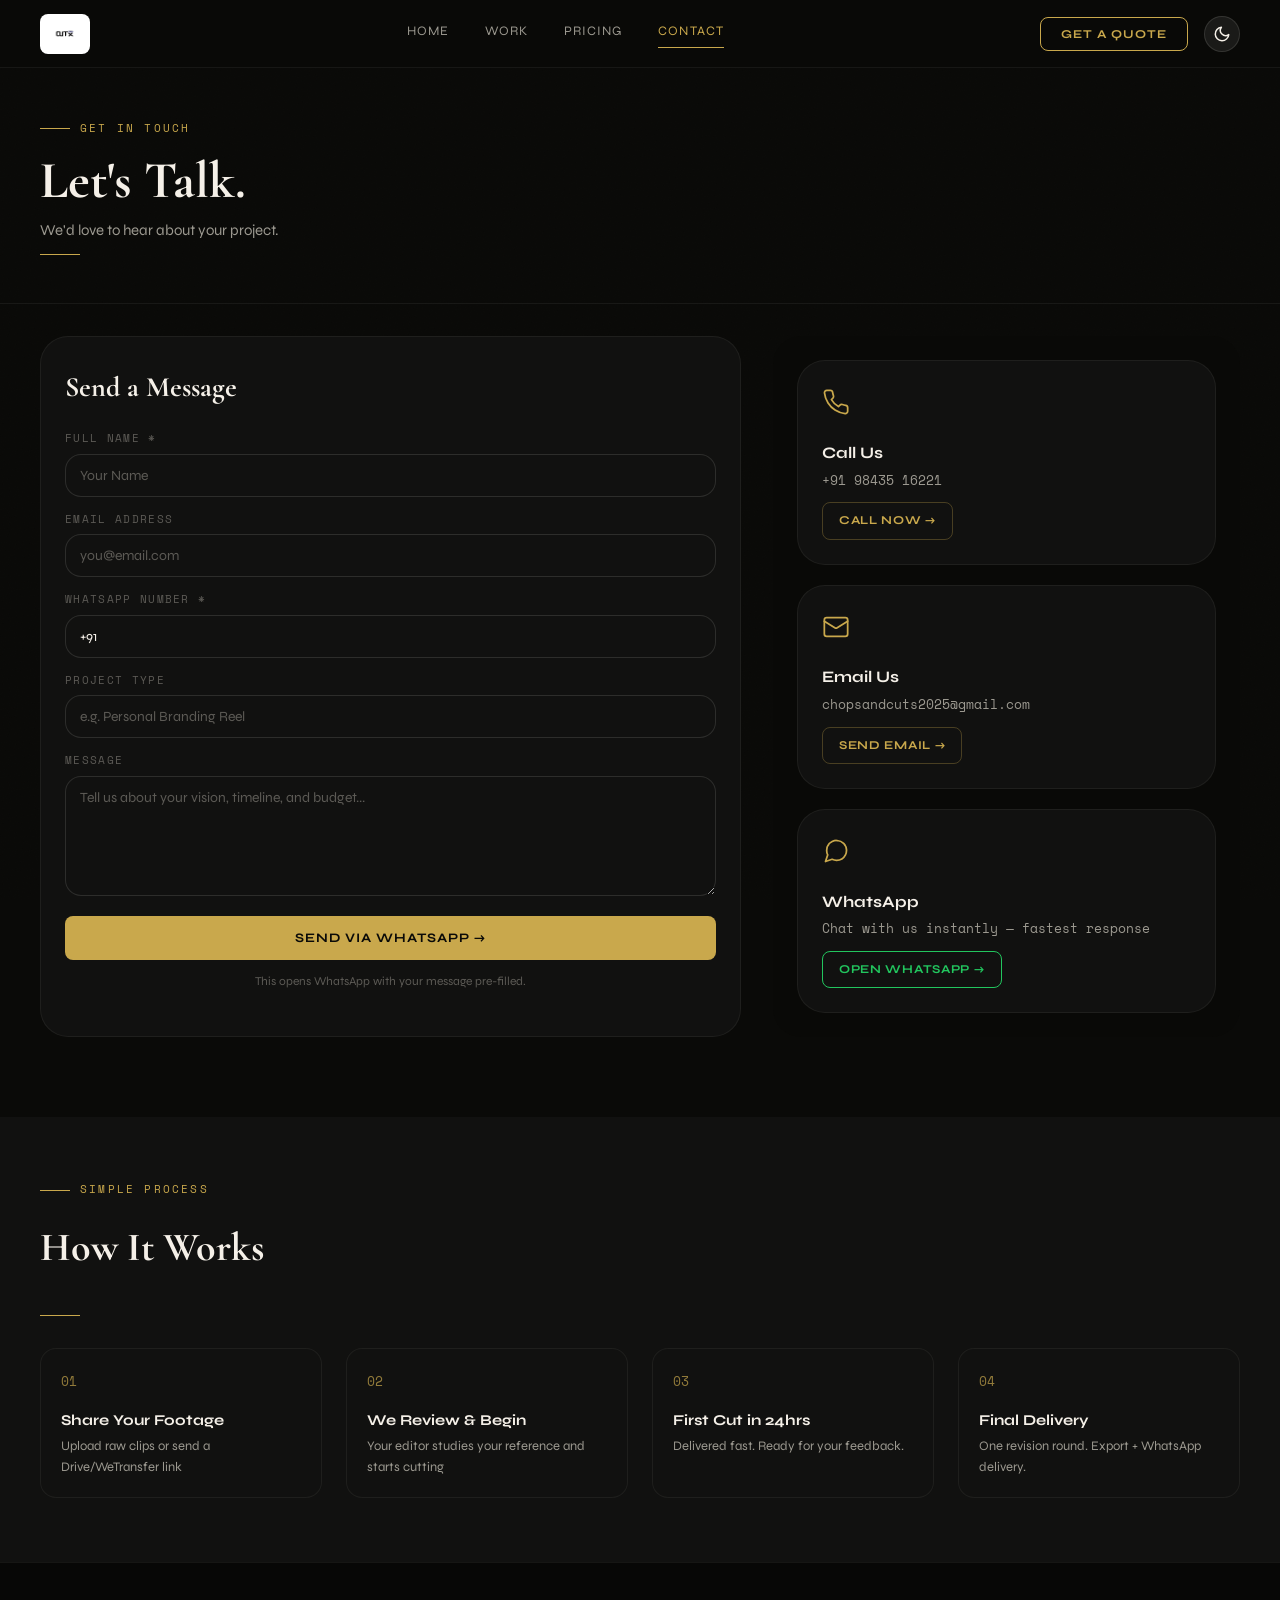
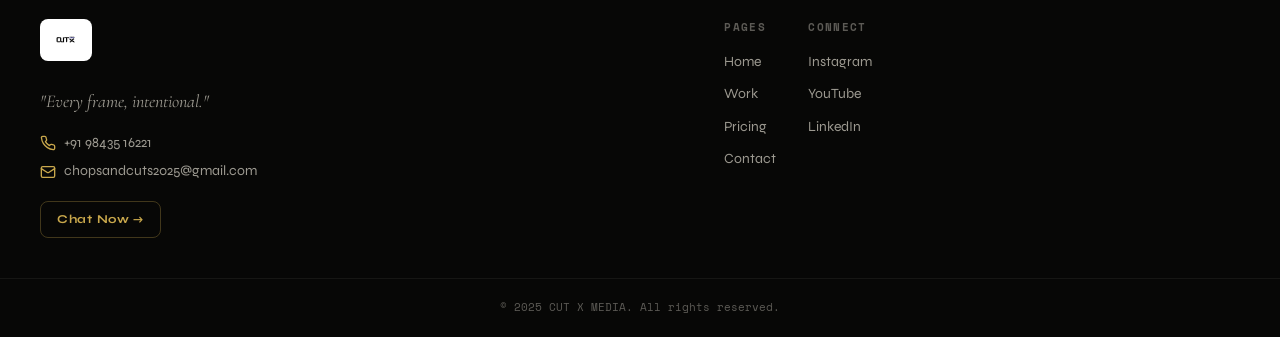
==== commit b5d0703a: "feat: implement site-wide dark/light theme toggle with persistent storage" ====
--- a/contact.html
+++ b/contact.html
@@ -15,6 +15,9 @@
 <!-- MOBILE TOP BAR -->
 <div class="mobile-top-bar">
   <a href="index.html" class="logo-pill"><img src="logo.jpg" alt="CUT X MEDIA"></a>
+  <button class="theme-toggle" aria-label="Toggle Theme" onclick="toggleTheme()">
+    <svg viewBox="0 0 24 24"><path d="M21 12.79A9 9 0 1111.21 3 7 7 0 0021 12.79z"></path></svg>
+  </button>
 </div>
 
 <!-- DESKTOP NAVBAR -->
@@ -27,7 +30,12 @@
       <a href="pricing.html">Pricing</a>
       <a href="contact.html" class="active">Contact</a>
     </div>
-    <button class="nav-quote" onclick="location.href='pricing.html'">Get a Quote</button>
+    <div style="display:flex; align-items:center;">
+      <button class="nav-quote" onclick="location.href='pricing.html'">Get a Quote</button>
+      <button class="theme-toggle" aria-label="Toggle Theme" onclick="toggleTheme()">
+        <svg viewBox="0 0 24 24"><path d="M21 12.79A9 9 0 1111.21 3 7 7 0 0021 12.79z"></path></svg>
+      </button>
+    </div>
   </div>
 </nav>
 
--- a/style.css
+++ b/style.css
@@ -39,6 +39,32 @@
   --radius-sm:     8px;
   --radius-md:     16px;
   --radius-lg:     28px;
+  
+  /* Gradients Base */
+  --hero-gradient-base: linear-gradient(to right, rgba(10,10,8,0.95) 50%, rgba(10,10,8,0.4) 100%);
+  --card-gradient-base: linear-gradient(to top, rgba(10,10,8,0.95), rgba(10,10,8,0.2));
+}
+
+html.light-theme {
+  --bg-primary:    #fdfbf7;
+  --bg-surface:    #ffffff;
+  --bg-surface-2:  #f5f2eb;
+  --bg-surface-3:  #e0dbd3;
+
+  --gold:          #B8963D;
+  --gold-light:    #C9A84C;
+  --gold-dark:     #8C7234;
+  --gold-muted:    rgba(184,150,61,0.15);
+
+  --text-primary:   #181816;
+  --text-secondary: #5b5952;
+  --text-tertiary:  #8a8780;
+
+  --border-subtle: rgba(24,24,22,0.08);
+  --border-mid:    rgba(24,24,22,0.15);
+  --border-gold:   rgba(184,150,61,0.40);
+
+  --hero-gradient-base: linear-gradient(to right, rgba(253,251,247,0.98) 50%, rgba(253,251,247,0.4) 100%);
 }
 
 /* ── RESET ── */
@@ -164,6 +190,36 @@
   transition: border-color 200ms ease, color 200ms ease;
 }
 .btn-outline:hover { border-color: var(--border-gold); color: var(--gold); }
+
+/* Theme Toggle Button */
+.theme-toggle {
+  display: inline-flex;
+  align-items: center;
+  justify-content: center;
+  width: 36px;
+  height: 36px;
+  border-radius: 50%;
+  background: var(--bg-surface-2);
+  border: 1px solid var(--border-mid);
+  color: var(--text-primary);
+  cursor: pointer;
+  transition: all 200ms ease;
+}
+.theme-toggle:hover {
+  border-color: var(--border-gold);
+  color: var(--gold);
+}
+.theme-toggle svg {
+  width: 18px;
+  height: 18px;
+  fill: none;
+  stroke: currentColor;
+  stroke-width: 2;
+  stroke-linecap: round;
+  stroke-linejoin: round;
+}
+.desktop-nav .theme-toggle { margin-left: 16px; }
+.mobile-top-bar .theme-toggle { position: absolute; right: var(--pad-x); }
 
 .btn-whatsapp {
   display: inline-flex;
@@ -471,13 +527,13 @@
   border: 1px solid var(--border-gold);
   transform: rotate(-5deg) translateX(0) translateY(10px);
   z-index: 3;
-  background-image: linear-gradient(to top, rgba(10,10,8,0.95), rgba(10,10,8,0.2)), url('images/thumb-personal-branding.webp');
+  background-image: var(--card-gradient-base), url('images/thumb-personal-branding.webp');
 }
 .hc2 {
   border: 1px solid var(--border-mid);
   transform: rotate(2deg) translateY(-20px);
   z-index: 2;
-  background-image: linear-gradient(to top, rgba(10,10,8,0.95), rgba(10,10,8,0.2)), url('images/thumb-motion-graphics.webp');
+  background-image: var(--card-gradient-base), url('images/thumb-motion-graphics.webp');
 }
 .hc3 {
   border: 1px solid var(--border-subtle);
@@ -682,7 +738,7 @@
 .port-overlay {
   position: absolute;
   bottom: 0; left: 0; right: 0;
-  background: linear-gradient(to top, var(--bg-primary) 0%, transparent 55%);
+  background: linear-gradient(to top, rgba(10,10,8,0.95) 0%, transparent 65%);
   padding: 10px;
   z-index: 3;
 }
@@ -690,7 +746,7 @@
   font-family: 'Syne', sans-serif;
   font-size: 11px;
   font-weight: 700;
-  color: var(--text-primary);
+  color: #F5F0E8;
   margin-bottom: 2px;
 }
 .port-price {
@@ -1332,7 +1388,7 @@
   font-family: 'Syne', sans-serif;
   font-size: 11px;
   font-weight: 700;
-  color: var(--text-primary);
+  color: #F5F0E8;
   white-space: nowrap;
   overflow: hidden;
   text-overflow: ellipsis;
@@ -1346,7 +1402,7 @@
 .card-dur {
   font-family: 'Syne', sans-serif;
   font-size: 10px;
-  color: var(--text-tertiary);
+  color: #9C9990;
   margin-top: 1px;
 }
 
@@ -2097,7 +2153,8 @@
     height: 400px;
     transform: scale(1) translateX(0);
   }
-  .hc1 { transform: rotate(-5deg) translateX(-40px) translateY(10px); }
+  .hc1 { transform: rotate(-5deg) translateX(-40px) translateY(10px); background-image: var(--card-gradient-base), url('images/thumb-personal-branding.webp'); }
+  .hc2 { background-image: var(--card-gradient-base), url('images/thumb-motion-graphics.webp'); }
   .hc3 { transform: rotate(9deg) translateX(40px) translateY(10px); }
 
   .what-heading-words { font-size: 52px; }
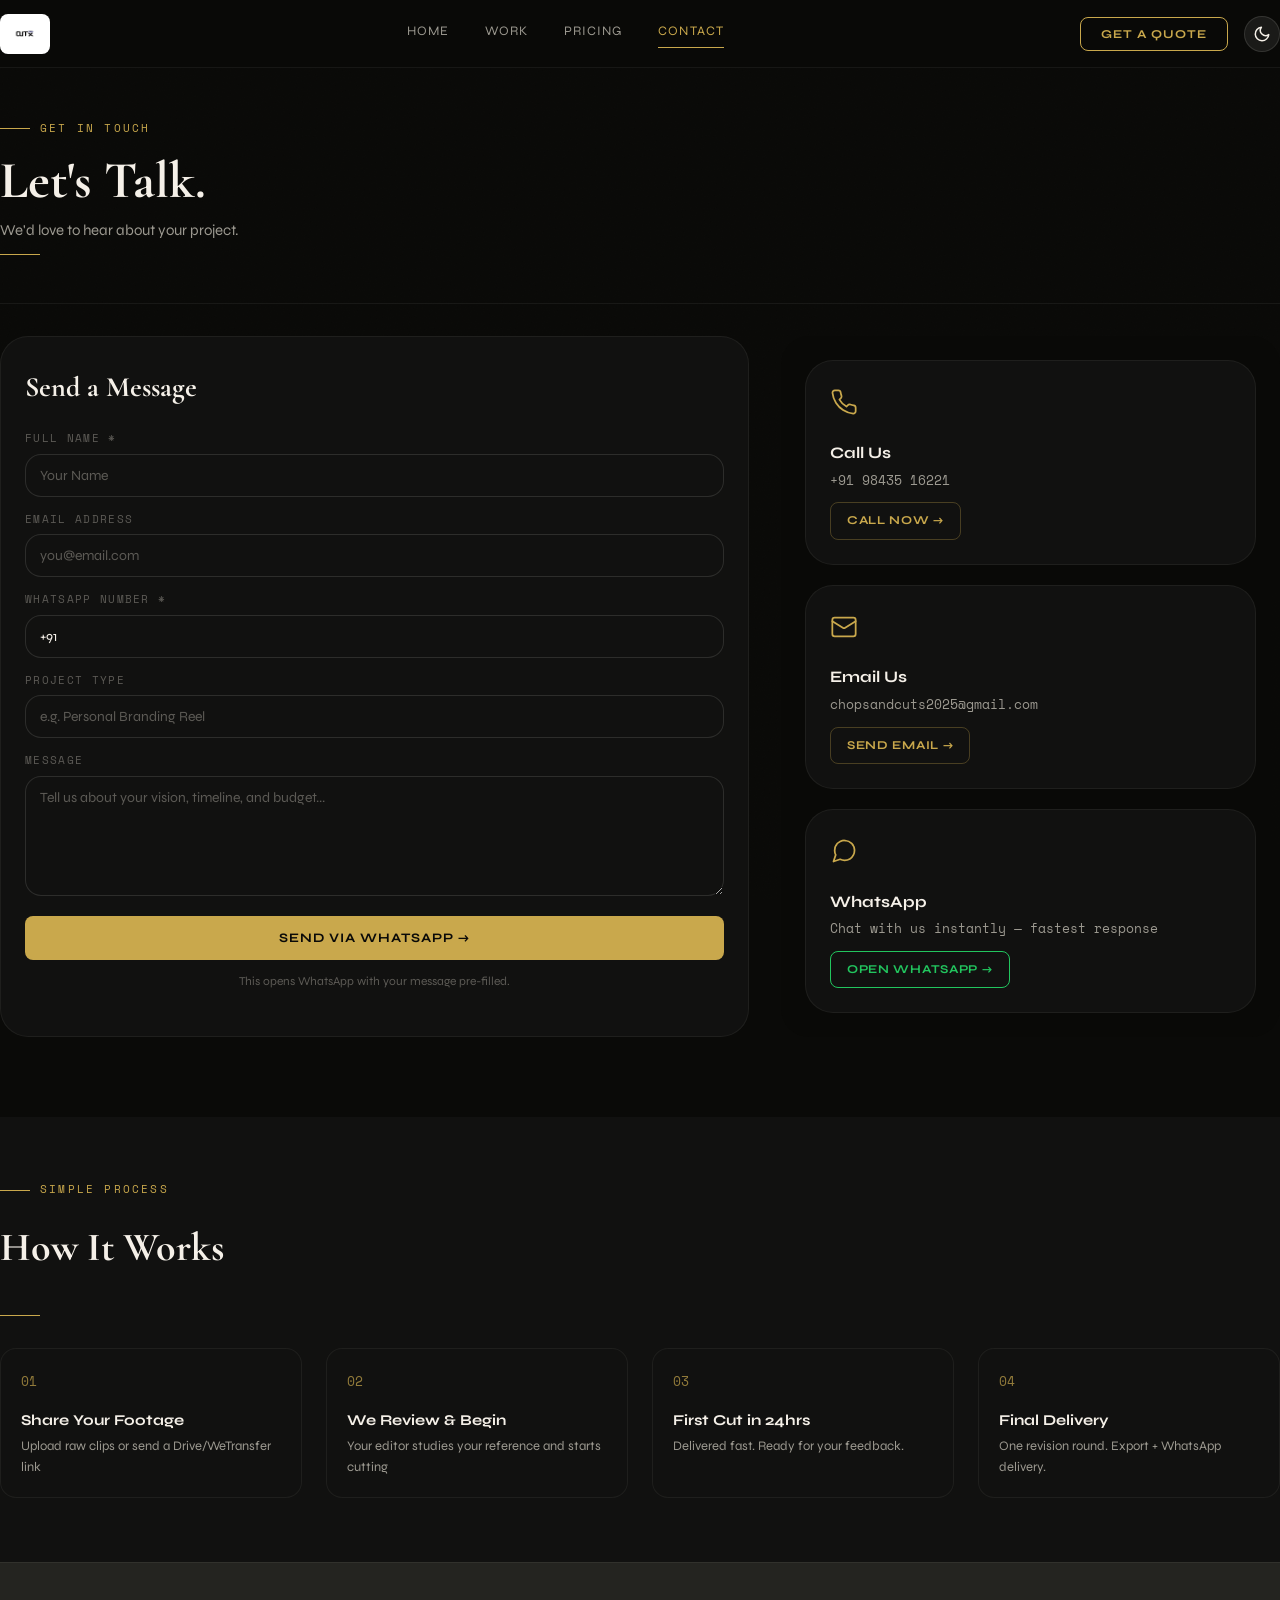
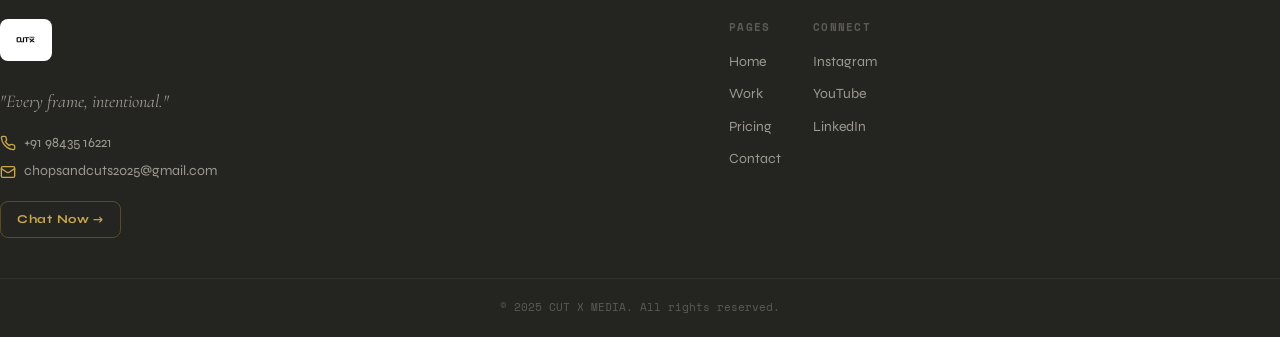
==== commit 96079c86: "refactor: standardize theme-aware overlays and update portfolio category layout responsiveness" ====
--- a/contact.html
+++ b/contact.html
@@ -109,7 +109,7 @@
 
       <!-- CONTACT DETAILS -->
       <div class="contact-details" style="position:relative;background-image:url('images/contact-bg.jpg');background-size:cover;background-position:center;border-radius:var(--radius-lg);padding:24px;overflow:hidden;">
-        <div class="contact-bg-overlay" style="position:absolute;inset:0;background:rgba(10,10,8,0.85);border-radius:var(--radius-lg);z-index:0;"></div>
+        <div class="contact-bg-overlay" style="position:absolute;inset:0;background:var(--overlay-heavy);border-radius:var(--radius-lg);z-index:0;"></div>
         <div class="contact-info-card reveal" style="position:relative;z-index:1;">
           <div class="contact-info-icon"><svg viewBox="0 0 24 24" fill="none" stroke="var(--gold)" stroke-width="1.5" stroke-linecap="round" stroke-linejoin="round" style="width:28px;height:28px;"><path d="M22 16.92v3a2 2 0 0 1-2.18 2 19.79 19.79 0 0 1-8.63-3.07 19.5 19.5 0 0 1-6-6 19.79 19.79 0 0 1-3.07-8.67A2 2 0 0 1 4.11 2h3a2 2 0 0 1 2 1.72 12.84 12.84 0 0 0 .7 2.81 2 2 0 0 1-.45 2.11L8.09 9.91a16 16 0 0 0 6 6l1.27-1.27a2 2 0 0 1 2.11-.45 12.84 12.84 0 0 0 2.81.7A2 2 0 0 1 22 16.92z"></path></svg></div>
           <div class="contact-info-title">Call Us</div>
--- a/style.css
+++ b/style.css
@@ -34,15 +34,16 @@
   /* Layout */
   --nav-h-mobile:  60px;
   --nav-h-desktop: 68px;
-  --max-w:         1200px;
   --pad-x:         20px;
   --radius-sm:     8px;
   --radius-md:     16px;
   --radius-lg:     28px;
   
-  /* Gradients Base */
   --hero-gradient-base: linear-gradient(to right, rgba(10,10,8,0.95) 50%, rgba(10,10,8,0.4) 100%);
   --card-gradient-base: linear-gradient(to top, rgba(10,10,8,0.95), rgba(10,10,8,0.2));
+  --nav-bg: rgba(10,10,8,0.94);
+  --overlay-heavy: rgba(10,10,8,0.85);
+  --overlay-mid: rgba(10,10,8,0.7);
 }
 
 html.light-theme {
@@ -65,6 +66,13 @@
   --border-gold:   rgba(184,150,61,0.40);
 
   --hero-gradient-base: linear-gradient(to right, rgba(253,251,247,0.98) 50%, rgba(253,251,247,0.4) 100%);
+  --nav-bg: rgba(253,251,247,0.94);
+  --overlay-heavy: rgba(253,251,247,0.90);
+  --overlay-mid: rgba(253,251,247,0.70);
+}
+
+html.light-theme .hero-bg-word {
+  opacity: 0.012;
 }
 
 /* ── RESET ── */
@@ -254,6 +262,13 @@
   top: 0;
   z-index: 100;
 }
+.mobile-top-bar::after {
+  content: '';
+  position: absolute;
+  inset: 0;
+  background: var(--nav-bg);
+  z-index: -1;
+}
 .logo-pill {
   background: #fff;
   padding: 5px 10px;
@@ -273,7 +288,7 @@
   position: fixed;
   top: 0; left: 0; right: 0;
   height: var(--nav-h-desktop);
-  background: rgba(10,10,8,0.94);
+  background: var(--nav-bg);
   backdrop-filter: blur(16px) saturate(140%);
   -webkit-backdrop-filter: blur(16px) saturate(140%);
   border-bottom: 1px solid var(--border-subtle);
@@ -1260,8 +1275,14 @@
 
 #categoryRows {
   display: grid;
-  grid-template-columns: 1fr 1fr;
-  gap: 20px 12px;
+  grid-template-columns: 1fr;
+  gap: 24px;
+}
+@media (min-width: 1024px) {
+  #categoryRows {
+    grid-template-columns: repeat(auto-fit, minmax(45%, 1fr));
+    gap: 40px 32px;
+  }
 }
 @media (min-width: 768px) {
   #categoryRows {
@@ -1269,16 +1290,17 @@
   }
 }
 
-.category-row { margin-top: 0; display: flex; flex-direction: column; }
+.category-row { margin-top: 0; display: flex; flex-direction: column; background: var(--bg-surface-2); padding: 20px; border-radius: var(--radius-lg); border: 1px solid var(--border-subtle); }
 .category-row.hidden { display: none; }
 .cat-row-header {
   display: flex;
-  flex-direction: column;
-  justify-content: flex-start;
-  align-items: flex-start;
-  margin-bottom: 12px;
-  padding: 0;
-  gap: 4px;
+  flex-direction: row;
+  justify-content: space-between;
+  align-items: center;
+  margin-bottom: 16px;
+  padding-bottom: 8px;
+  border-bottom: 1px solid var(--border-subtle);
+  gap: 12px;
 }
 @media (min-width: 768px) {
   .cat-row-header { flex-direction: row; justify-content: space-between; align-items: center; gap: 10px; }
@@ -1964,7 +1986,7 @@
 ═══════════════════════════════════════════ */
 
 .site-footer {
-  background: #070706;
+  background: var(--bg-surface-3);
   border-top: 1px solid var(--border-subtle);
   padding: 56px 0 0;
 }
@@ -2062,7 +2084,7 @@
     width: 6px;
     height: 6px;
     border-radius: 50%;
-    background: rgba(245,240,232,0.15); /* matching unselected state */
+    background: var(--border-mid);
     border: none;
     transition: background 0.3s, transform 0.3s;
     padding: 0;
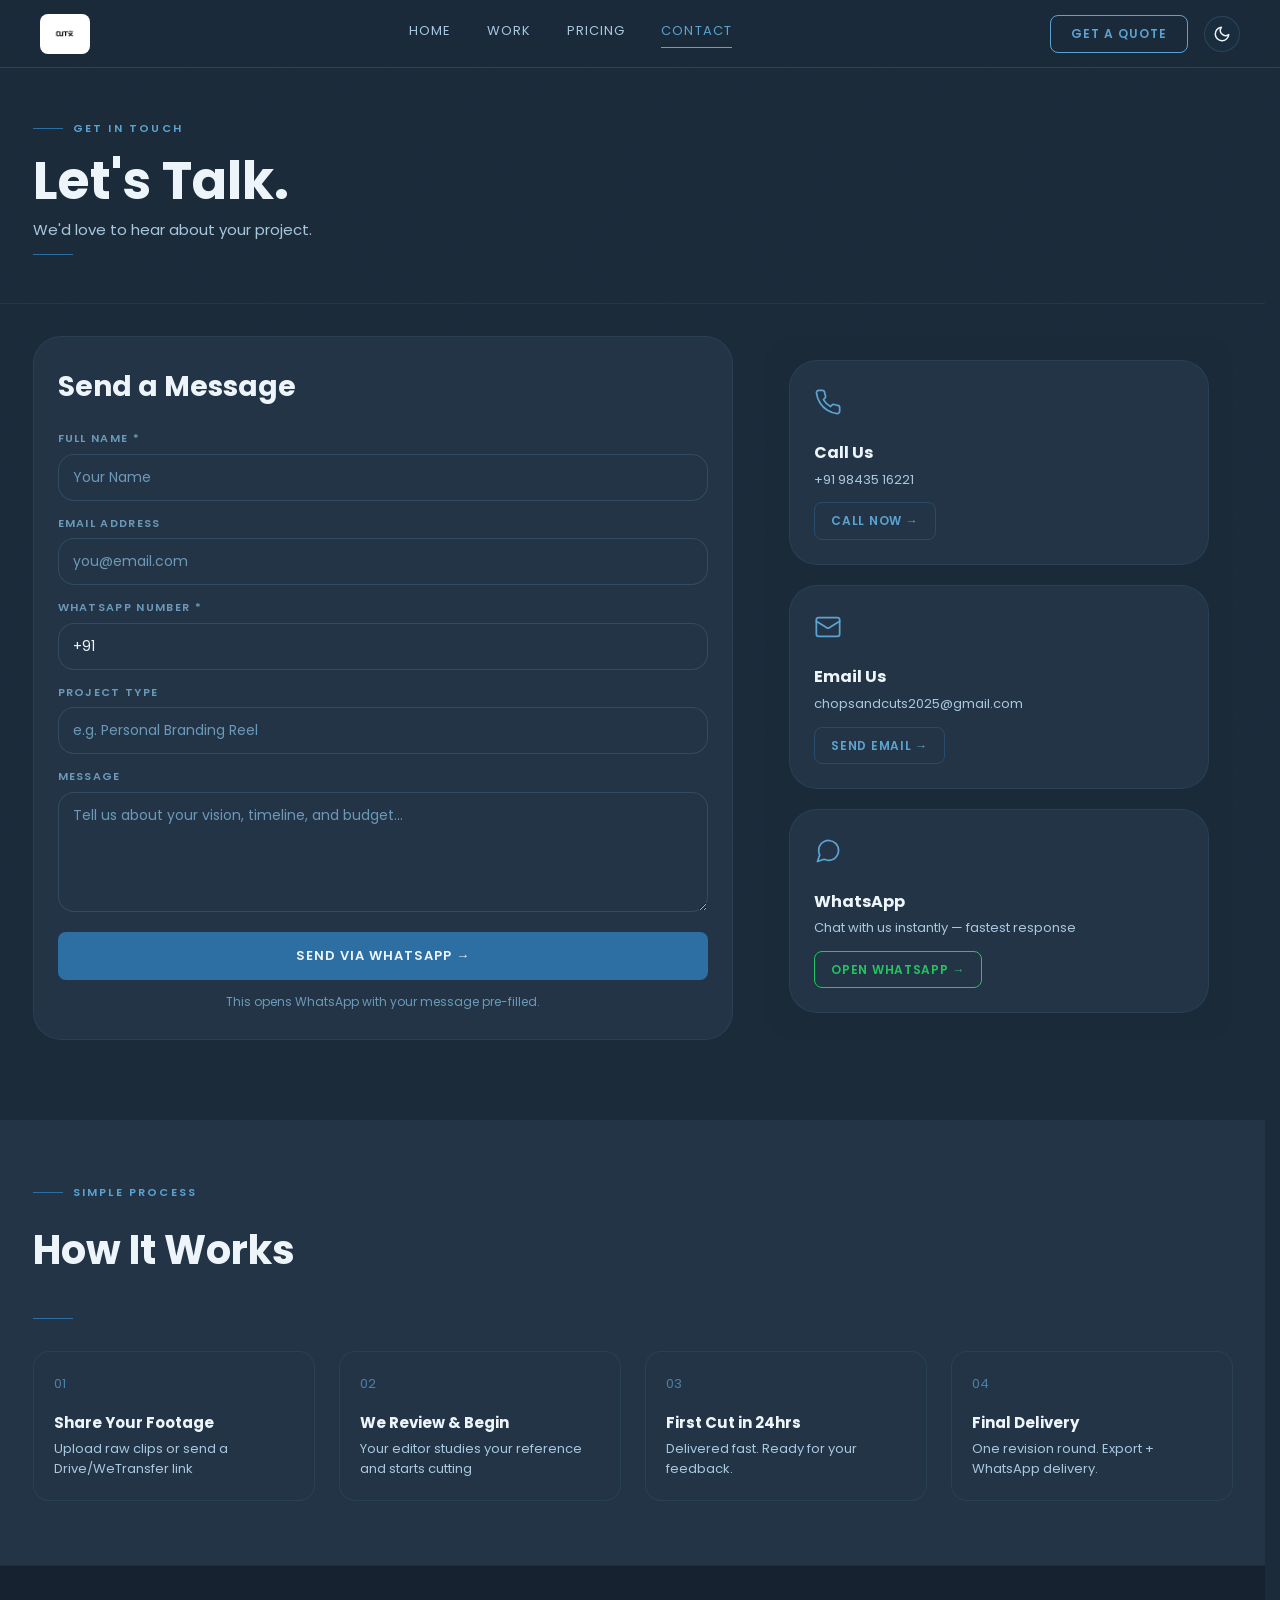
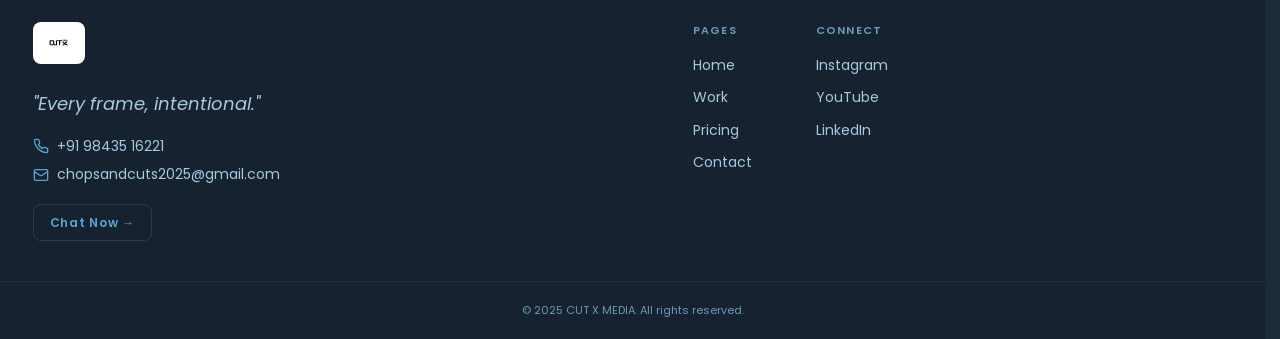
==== commit 67394045: "refactor: update design system to Steel Blue theme and replace typography with Poppins font across a" ====
--- a/contact.html
+++ b/contact.html
@@ -7,7 +7,7 @@
 <meta name="description" content="Get in touch with CUT X MEDIA. Call, email, or WhatsApp us to start your video editing project today.">
 <link rel="preconnect" href="https://fonts.googleapis.com">
 <link rel="preconnect" href="https://fonts.gstatic.com" crossorigin>
-<link href="https://fonts.googleapis.com/css2?family=Cormorant+Garamond:ital,wght@0,600;0,700;1,600;1,700&family=Syne:wght@400;500;700&family=Space+Mono:wght@400;700&display=swap" rel="stylesheet">
+<link href="https://fonts.googleapis.com/css2?family=Poppins:ital,wght@0,400;0,600;0,700;1,600&display=swap" rel="stylesheet">
 <link rel="stylesheet" href="style.css">
 </head>
 <body>
@@ -64,9 +64,9 @@
   <div class="container">
     <div class="eyebrow"><div class="eyebrow-line"></div><span class="eyebrow-text">Get In Touch</span></div>
     <h1 class="contact-hero-head" style="margin-bottom:0;">
-      <span style="font-family:'Cormorant Garamond',serif;font-weight:700;font-size:52px;color:var(--text-primary);line-height:1.05;display:block;">Let's Talk.</span>
+      <span style="font-family:'Poppins',sans-serif;font-weight:700;font-size:52px;color:var(--text-primary);line-height:1.05;display:block;">Let's Talk.</span>
     </h1>
-    <p style="font-family:'Syne',sans-serif;font-size:15px;color:var(--text-secondary);margin-top:10px;">We'd love to hear about your project.</p>
+    <p style="font-family:'Poppins',sans-serif;font-size:15px;color:var(--text-secondary);margin-top:10px;">We'd love to hear about your project.</p>
     <div class="section-rule"></div>
   </div>
 </div>
@@ -104,26 +104,26 @@
           <textarea id="contactMessage" placeholder="Tell us about your vision, timeline, and budget..." style="min-height:120px;"></textarea>
         </div>
         <button class="btn-gold btn-full" onclick="sendContactWhatsApp()" style="width:100%;justify-content:center;">Send via WhatsApp →</button>
-        <p style="font-family:'Syne',sans-serif;font-size:12px;color:var(--text-tertiary);text-align:center;margin-top:12px;">This opens WhatsApp with your message pre-filled.</p>
+        <p style="font-family:'Poppins',sans-serif;font-size:12px;color:var(--text-tertiary);text-align:center;margin-top:12px;">This opens WhatsApp with your message pre-filled.</p>
       </div>
 
       <!-- CONTACT DETAILS -->
       <div class="contact-details" style="position:relative;background-image:url('images/contact-bg.jpg');background-size:cover;background-position:center;border-radius:var(--radius-lg);padding:24px;overflow:hidden;">
         <div class="contact-bg-overlay" style="position:absolute;inset:0;background:var(--overlay-heavy);border-radius:var(--radius-lg);z-index:0;"></div>
         <div class="contact-info-card reveal" style="position:relative;z-index:1;">
-          <div class="contact-info-icon"><svg viewBox="0 0 24 24" fill="none" stroke="var(--gold)" stroke-width="1.5" stroke-linecap="round" stroke-linejoin="round" style="width:28px;height:28px;"><path d="M22 16.92v3a2 2 0 0 1-2.18 2 19.79 19.79 0 0 1-8.63-3.07 19.5 19.5 0 0 1-6-6 19.79 19.79 0 0 1-3.07-8.67A2 2 0 0 1 4.11 2h3a2 2 0 0 1 2 1.72 12.84 12.84 0 0 0 .7 2.81 2 2 0 0 1-.45 2.11L8.09 9.91a16 16 0 0 0 6 6l1.27-1.27a2 2 0 0 1 2.11-.45 12.84 12.84 0 0 0 2.81.7A2 2 0 0 1 22 16.92z"></path></svg></div>
+          <div class="contact-info-icon"><svg viewBox="0 0 24 24" fill="none" stroke="var(--gold-light)" stroke-width="1.5" stroke-linecap="round" stroke-linejoin="round" style="width:28px;height:28px;"><path d="M22 16.92v3a2 2 0 0 1-2.18 2 19.79 19.79 0 0 1-8.63-3.07 19.5 19.5 0 0 1-6-6 19.79 19.79 0 0 1-3.07-8.67A2 2 0 0 1 4.11 2h3a2 2 0 0 1 2 1.72 12.84 12.84 0 0 0 .7 2.81 2 2 0 0 1-.45 2.11L8.09 9.91a16 16 0 0 0 6 6l1.27-1.27a2 2 0 0 1 2.11-.45 12.84 12.84 0 0 0 2.81.7A2 2 0 0 1 22 16.92z"></path></svg></div>
           <div class="contact-info-title">Call Us</div>
           <div class="contact-info-value">+91 98435 16221</div>
           <a href="tel:+919843516221" class="contact-detail-btn">Call Now →</a>
         </div>
         <div class="contact-info-card reveal" style="position:relative;z-index:1;">
-          <div class="contact-info-icon"><svg viewBox="0 0 24 24" fill="none" stroke="var(--gold)" stroke-width="1.5" stroke-linecap="round" stroke-linejoin="round" style="width:28px;height:28px;"><rect x="2" y="4" width="20" height="16" rx="2"></rect><path d="m22 7-8.97 5.7a1.94 1.94 0 0 1-2.06 0L2 7"></path></svg></div>
+          <div class="contact-info-icon"><svg viewBox="0 0 24 24" fill="none" stroke="var(--gold-light)" stroke-width="1.5" stroke-linecap="round" stroke-linejoin="round" style="width:28px;height:28px;"><rect x="2" y="4" width="20" height="16" rx="2"></rect><path d="m22 7-8.97 5.7a1.94 1.94 0 0 1-2.06 0L2 7"></path></svg></div>
           <div class="contact-info-title">Email Us</div>
           <div class="contact-info-value">chopsandcuts2025@gmail.com</div>
           <a href="mailto:chopsandcuts2025@gmail.com" class="contact-detail-btn">Send Email →</a>
         </div>
         <div class="contact-info-card reveal" style="position:relative;z-index:1;">
-          <div class="contact-info-icon"><svg viewBox="0 0 24 24" fill="none" stroke="var(--gold)" stroke-width="1.5" stroke-linecap="round" stroke-linejoin="round" style="width:28px;height:28px;"><path d="M21 11.5a8.38 8.38 0 0 1-.9 3.8 8.5 8.5 0 0 1-7.6 4.7 8.38 8.38 0 0 1-3.8-.9L3 21l1.9-5.7a8.38 8.38 0 0 1-.9-3.8 8.5 8.5 0 0 1 4.7-7.6 8.38 8.38 0 0 1 3.8-.9h.5a8.48 8.48 0 0 1 8 8v.5z"></path></svg></div>
+          <div class="contact-info-icon"><svg viewBox="0 0 24 24" fill="none" stroke="var(--gold-light)" stroke-width="1.5" stroke-linecap="round" stroke-linejoin="round" style="width:28px;height:28px;"><path d="M21 11.5a8.38 8.38 0 0 1-.9 3.8 8.5 8.5 0 0 1-7.6 4.7 8.38 8.38 0 0 1-3.8-.9L3 21l1.9-5.7a8.38 8.38 0 0 1-.9-3.8 8.5 8.5 0 0 1 4.7-7.6 8.38 8.38 0 0 1 3.8-.9h.5a8.48 8.48 0 0 1 8 8v.5z"></path></svg></div>
           <div class="contact-info-title">WhatsApp</div>
           <div class="contact-info-value">Chat with us instantly — fastest response</div>
           <a href="https://wa.me/919843516221" target="_blank" class="contact-detail-btn wa">Open WhatsApp →</a>
@@ -182,8 +182,8 @@
         <a href="index.html" class="logo-pill" style="display:inline-flex;margin-bottom:14px;"><img src="logo.jpg" alt="CUT X MEDIA" style="height:32px;"></a>
         <p class="footer-tagline">"Every frame, intentional."</p>
         <div class="footer-contact">
-          <p style="display:flex;align-items:center;gap:8px;"><svg viewBox="0 0 24 24" fill="none" stroke="var(--gold)" stroke-width="2" stroke-linecap="round" stroke-linejoin="round" style="width:16px;height:16px;"><path d="M22 16.92v3a2 2 0 0 1-2.18 2 19.79 19.79 0 0 1-8.63-3.07 19.5 19.5 0 0 1-6-6 19.79 19.79 0 0 1-3.07-8.67A2 2 0 0 1 4.11 2h3a2 2 0 0 1 2 1.72 12.84 12.84 0 0 0 .7 2.81 2 2 0 0 1-.45 2.11L8.09 9.91a16 16 0 0 0 6 6l1.27-1.27a2 2 0 0 1 2.11-.45 12.84 12.84 0 0 0 2.81.7A2 2 0 0 1 22 16.92z"></path></svg> +91 98435 16221</p>
-          <p style="display:flex;align-items:center;gap:8px;"><svg viewBox="0 0 24 24" fill="none" stroke="var(--gold)" stroke-width="2" stroke-linecap="round" stroke-linejoin="round" style="width:16px;height:16px;"><rect x="2" y="4" width="20" height="16" rx="2"></rect><path d="m22 7-8.97 5.7a1.94 1.94 0 0 1-2.06 0L2 7"></path></svg> chopsandcuts2025@gmail.com</p>
+          <p style="display:flex;align-items:center;gap:8px;"><svg viewBox="0 0 24 24" fill="none" stroke="var(--gold-light)" stroke-width="2" stroke-linecap="round" stroke-linejoin="round" style="width:16px;height:16px;"><path d="M22 16.92v3a2 2 0 0 1-2.18 2 19.79 19.79 0 0 1-8.63-3.07 19.5 19.5 0 0 1-6-6 19.79 19.79 0 0 1-3.07-8.67A2 2 0 0 1 4.11 2h3a2 2 0 0 1 2 1.72 12.84 12.84 0 0 0 .7 2.81 2 2 0 0 1-.45 2.11L8.09 9.91a16 16 0 0 0 6 6l1.27-1.27a2 2 0 0 1 2.11-.45 12.84 12.84 0 0 0 2.81.7A2 2 0 0 1 22 16.92z"></path></svg> +91 98435 16221</p>
+          <p style="display:flex;align-items:center;gap:8px;"><svg viewBox="0 0 24 24" fill="none" stroke="var(--gold-light)" stroke-width="2" stroke-linecap="round" stroke-linejoin="round" style="width:16px;height:16px;"><rect x="2" y="4" width="20" height="16" rx="2"></rect><path d="m22 7-8.97 5.7a1.94 1.94 0 0 1-2.06 0L2 7"></path></svg> chopsandcuts2025@gmail.com</p>
         </div>
         <a href="https://wa.me/919843516221" target="_blank" class="footer-chat-btn">Chat Now →</a>
       </div>
--- a/style.css
+++ b/style.css
@@ -1,31 +1,31 @@
 /* ═══════════════════════════════════════════════════════════════
-   CUT X MEDIA — v2.0 OBSIDIAN × GOLD DESIGN SYSTEM
+   CUT X MEDIA — v3.0 STEEL BLUE × ARCTIC WHITE DESIGN SYSTEM
    Mobile-first: 375px base → 768px → 1024px → 1280px
 ═══════════════════════════════════════════════════════════════ */
 
 /* ── CSS VARIABLES ── */
 :root {
   /* Backgrounds */
-  --bg-primary:    #0A0A08;
-  --bg-surface:    #111110;
-  --bg-surface-2:  #1A1A18;
-  --bg-surface-3:  #242420;
-
-  /* Gold */
-  --gold:          #C9A84C;
-  --gold-light:    #E8C97A;
-  --gold-dark:     #8C7234;
-  --gold-muted:    rgba(201,168,76,0.12);
+  --bg-primary:    #1C2B3A;
+  --bg-surface:    #243447;
+  --bg-surface-2:  #1A2D3F;
+  --bg-surface-3:  #162230;
+
+  /* Accent – Steel Blue (replaces gold) */
+  --gold:          #2E6FA3;
+  --gold-light:    #5BA3D0;
+  --gold-dark:     #1A4F7A;
+  --gold-muted:    rgba(46,111,163,0.15);
 
   /* Text */
-  --text-primary:   #F5F0E8;
-  --text-secondary: #9C9990;
-  --text-tertiary:  #5C5A55;
+  --text-primary:   #EDF5FA;
+  --text-secondary: #A8C8E0;
+  --text-tertiary:  #6B9AB8;
 
   /* Borders */
-  --border-subtle: rgba(245,240,232,0.06);
-  --border-mid:    rgba(245,240,232,0.12);
-  --border-gold:   rgba(201,168,76,0.30);
+  --border-subtle: rgba(94,163,208,0.10);
+  --border-mid:    rgba(94,163,208,0.20);
+  --border-gold:   rgba(46,111,163,0.40);
 
   /* Semantic */
   --whatsapp-green: #22C55E;
@@ -34,41 +34,42 @@
   /* Layout */
   --nav-h-mobile:  60px;
   --nav-h-desktop: 68px;
+  --max-w:         1200px;
   --pad-x:         20px;
   --radius-sm:     8px;
   --radius-md:     16px;
   --radius-lg:     28px;
-  
-  --hero-gradient-base: linear-gradient(to right, rgba(10,10,8,0.95) 50%, rgba(10,10,8,0.4) 100%);
-  --card-gradient-base: linear-gradient(to top, rgba(10,10,8,0.95), rgba(10,10,8,0.2));
-  --nav-bg: rgba(10,10,8,0.94);
-  --overlay-heavy: rgba(10,10,8,0.85);
-  --overlay-mid: rgba(10,10,8,0.7);
+
+  --hero-gradient-base: linear-gradient(to right, rgba(28,43,58,0.95) 50%, rgba(28,43,58,0.4) 100%);
+  --card-gradient-base: linear-gradient(to top, rgba(28,43,58,0.95), rgba(28,43,58,0.2));
+  --nav-bg: rgba(28,43,58,0.94);
+  --overlay-heavy: rgba(28,43,58,0.85);
+  --overlay-mid: rgba(28,43,58,0.7);
 }
 
 html.light-theme {
-  --bg-primary:    #fdfbf7;
-  --bg-surface:    #ffffff;
-  --bg-surface-2:  #f5f2eb;
-  --bg-surface-3:  #e0dbd3;
-
-  --gold:          #B8963D;
-  --gold-light:    #C9A84C;
-  --gold-dark:     #8C7234;
-  --gold-muted:    rgba(184,150,61,0.15);
-
-  --text-primary:   #181816;
-  --text-secondary: #5b5952;
-  --text-tertiary:  #8a8780;
-
-  --border-subtle: rgba(24,24,22,0.08);
-  --border-mid:    rgba(24,24,22,0.15);
-  --border-gold:   rgba(184,150,61,0.40);
-
-  --hero-gradient-base: linear-gradient(to right, rgba(253,251,247,0.98) 50%, rgba(253,251,247,0.4) 100%);
-  --nav-bg: rgba(253,251,247,0.94);
-  --overlay-heavy: rgba(253,251,247,0.90);
-  --overlay-mid: rgba(253,251,247,0.70);
+  --bg-primary:    #EDF5FA;
+  --bg-surface:    #FFFFFF;
+  --bg-surface-2:  #D6EAF5;
+  --bg-surface-3:  #BDD8EE;
+
+  --gold:          #2E6FA3;
+  --gold-light:    #5BA3D0;
+  --gold-dark:     #1A4F7A;
+  --gold-muted:    rgba(46,111,163,0.12);
+
+  --text-primary:   #1C2B3A;
+  --text-secondary: #3A6280;
+  --text-tertiary:  #5888A0;
+
+  --border-subtle: rgba(28,43,58,0.08);
+  --border-mid:    rgba(28,43,58,0.15);
+  --border-gold:   rgba(46,111,163,0.40);
+
+  --hero-gradient-base: linear-gradient(to right, rgba(237,245,250,0.98) 50%, rgba(237,245,250,0.4) 100%);
+  --nav-bg: rgba(237,245,250,0.94);
+  --overlay-heavy: rgba(237,245,250,0.90);
+  --overlay-mid: rgba(237,245,250,0.70);
 }
 
 html.light-theme .hero-bg-word {
@@ -77,11 +78,11 @@
 
 /* ── RESET ── */
 *, *::before, *::after { margin: 0; padding: 0; box-sizing: border-box; }
-html { scroll-behavior: smooth; -webkit-text-size-adjust: 100%; }
+html { scroll-behavior: smooth; -webkit-text-size-adjust: 100%; overflow-y: scroll; scrollbar-gutter: stable; }
 body {
   background: var(--bg-primary);
   color: var(--text-primary);
-  font-family: 'Syne', sans-serif;
+  font-family: 'Poppins', sans-serif;
   font-size: 14px;
   line-height: 1.6;
   overflow-x: hidden;
@@ -101,7 +102,7 @@
 img, video { max-width: 100%; display: block; }
 a { color: inherit; text-decoration: none; }
 button, input, textarea, select {
-  font-family: 'Syne', sans-serif;
+  font-family: 'Poppins', sans-serif;
   border: none;
   outline: none;
   background: none;
@@ -133,11 +134,12 @@
   flex-shrink: 0;
 }
 .eyebrow-text {
-  font-family: 'Space Mono', monospace;
+  font-family: 'Poppins', sans-serif;
   font-size: 11px;
-  color: var(--gold);
+  color: var(--gold-light);
   letter-spacing: 0.2em;
   text-transform: uppercase;
+  font-weight: 600;
 }
 
 /* ── SECTION RULE ── */
@@ -151,7 +153,7 @@
 
 /* ── DISPLAY HEADING ── */
 .display-heading {
-  font-family: 'Cormorant Garamond', serif;
+  font-family: 'Poppins', sans-serif;
   font-weight: 700;
   color: var(--text-primary);
   line-height: 1.05;
@@ -166,11 +168,11 @@
   align-items: center;
   gap: 6px;
   background: var(--gold);
-  color: var(--bg-primary);
+  color: var(--text-primary);
   padding: 14px 28px;
-  font-family: 'Syne', sans-serif;
+  font-family: 'Poppins', sans-serif;
   font-size: 13px;
-  font-weight: 700;
+  font-weight: 600;
   letter-spacing: 0.08em;
   text-transform: uppercase;
   border-radius: var(--radius-sm);
@@ -187,17 +189,17 @@
   background: transparent;
   color: var(--text-primary);
   padding: 13px 28px;
-  font-family: 'Syne', sans-serif;
+  font-family: 'Poppins', sans-serif;
   font-size: 13px;
-  font-weight: 700;
+  font-weight: 600;
   letter-spacing: 0.08em;
   text-transform: uppercase;
   border-radius: var(--radius-sm);
-  border: 1px solid var(--border-mid);
+  border: 1px solid rgba(94,163,208,0.5);
   cursor: pointer;
   transition: border-color 200ms ease, color 200ms ease;
 }
-.btn-outline:hover { border-color: var(--border-gold); color: var(--gold); }
+.btn-outline:hover { border-color: var(--gold-light); color: var(--gold-light); }
 
 /* Theme Toggle Button */
 .theme-toggle {
@@ -214,8 +216,8 @@
   transition: all 200ms ease;
 }
 .theme-toggle:hover {
-  border-color: var(--border-gold);
-  color: var(--gold);
+  border-color: var(--gold-light);
+  color: var(--gold-light);
 }
 .theme-toggle svg {
   width: 18px;
@@ -236,9 +238,9 @@
   background: var(--whatsapp-green);
   color: #fff;
   padding: 14px 28px;
-  font-family: 'Syne', sans-serif;
+  font-family: 'Poppins', sans-serif;
   font-size: 13px;
-  font-weight: 700;
+  font-weight: 600;
   letter-spacing: 0.06em;
   text-transform: uppercase;
   border-radius: var(--radius-sm);
@@ -257,7 +259,7 @@
   justify-content: center;
   height: 52px;
   background: var(--bg-primary);
-  border-bottom: 1px solid var(--border-subtle);
+  border-bottom: 1px solid rgba(94,163,208,0.2);
   position: sticky;
   top: 0;
   z-index: 100;
@@ -291,7 +293,7 @@
   background: var(--nav-bg);
   backdrop-filter: blur(16px) saturate(140%);
   -webkit-backdrop-filter: blur(16px) saturate(140%);
-  border-bottom: 1px solid var(--border-subtle);
+  border-bottom: 1px solid rgba(94,163,208,0.2);
   z-index: 200;
 }
 .desktop-nav .container {
@@ -306,8 +308,9 @@
   align-items: center;
 }
 .nav-links a {
-  font-family: 'Syne', sans-serif;
+  font-family: 'Poppins', sans-serif;
   font-size: 13px;
+  font-weight: 400;
   letter-spacing: 0.08em;
   text-transform: uppercase;
   color: var(--text-secondary);
@@ -317,30 +320,30 @@
 }
 .nav-links a:hover { color: var(--text-primary); }
 .nav-links a.active {
-  color: var(--gold);
+  color: var(--gold-light);
 }
 .nav-links a.active::after {
   content: '';
   position: absolute;
   bottom: -2px; left: 0; right: 0;
   height: 1px;
-  background: var(--gold);
+  background: var(--gold-light);
 }
 .nav-quote {
   background: transparent;
-  border: 1px solid var(--gold);
-  color: var(--gold);
+  border: 1px solid var(--gold-light);
+  color: var(--gold-light);
   padding: 9px 20px;
-  font-family: 'Syne', sans-serif;
+  font-family: 'Poppins', sans-serif;
   font-size: 12px;
-  font-weight: 700;
+  font-weight: 600;
   letter-spacing: 0.08em;
   text-transform: uppercase;
   border-radius: var(--radius-sm);
   cursor: pointer;
   transition: background 200ms ease, color 200ms ease;
 }
-.nav-quote:hover { background: var(--gold); color: var(--bg-primary); }
+.nav-quote:hover { background: var(--gold); color: var(--text-primary); }
 
 /* ── MOBILE BOTTOM NAV ── */
 .mobile-nav {
@@ -368,7 +371,7 @@
   min-width: 56px;
 }
 .mobile-nav a.active,
-.mobile-nav a:active { color: var(--gold); }
+.mobile-nav a:active { color: var(--gold-light); }
 .mobile-nav a svg {
   width: 22px;
   height: 22px;
@@ -420,7 +423,7 @@
   display: flex;
   flex-direction: column;
   justify-content: flex-start;
-  padding: 100px var(--pad-x) 60px;
+  padding: 100px 0 60px;
   overflow: hidden;
 }
 .hero-bg-text {
@@ -434,7 +437,7 @@
   overflow: hidden;
 }
 .hero-bg-word {
-  font-family: 'Cormorant Garamond', serif;
+  font-family: 'Poppins', sans-serif;
   font-size: clamp(120px, 35vw, 300px);
   font-weight: 700;
   color: var(--text-primary);
@@ -445,61 +448,65 @@
 .hero-content {
   position: relative;
   z-index: 2;
-  flex: 0 0 60%;
-  max-width: 60%;
+  flex: 0 0 58%;
+  max-width: 58%;
+  text-align: left;
 }
 .hero h1 {
-  font-family: 'Cormorant Garamond', serif;
-  font-weight: 700;
-  font-size: 26px;
+  font-family: 'Poppins', sans-serif;
+  font-weight: 700;
+  font-size: 28px;
   line-height: 1.08;
-  margin-bottom: 12px;
+  margin-bottom: 10px;
 }
 .hero h1 .line-2 {
-  color: var(--gold);
+  color: var(--gold-light);
   font-style: italic;
   display: block;
 }
 .hero-sub {
-  font-family: 'Syne', sans-serif;
-  font-size: 11px;
+  font-family: 'Poppins', sans-serif;
+  font-size: 12px;
   color: var(--text-secondary);
   line-height: 1.5;
-  margin-bottom: 24px;
+  margin-bottom: 20px;
   max-width: 480px;
-}
-.hero .eyebrow-text { font-size: 8px; letter-spacing: 0.1em; }
+  display: none;
+}
+.hero .eyebrow-text { font-size: 8px; letter-spacing: 0.08em; }
 .hero .eyebrow-line { width: 16px; }
+.hero .eyebrow { margin-bottom: 12px; }
 
 .hero-ctas {
   display: flex;
   flex-direction: column;
+  align-items: flex-start;
   gap: 8px;
   margin-bottom: 14px;
 }
 .hero-ctas .btn-gold, .hero-ctas .btn-outline {
-  padding: 10px 14px;
+  padding: 8px 12px;
   font-size: 9px;
   white-space: nowrap;
 }
 .hero-trust {
-  font-family: 'Syne', sans-serif;
+  font-family: 'Poppins', sans-serif;
   font-size: 8px;
   color: var(--text-tertiary);
-  letter-spacing: 0.05em;
+  letter-spacing: 0.02em;
 }
 
 /* Hero right: CSS card stack */
 .hero-cards-stack {
   display: flex;
-  flex: 0 0 40%;
-  max-width: 40%;
+  flex: 0 0 42%;
+  max-width: 42%;
   align-items: center;
   justify-content: center;
   position: relative;
-  height: 240px;
-  transform: scale(0.5);
-  transform-origin: right center;
+  height: 220px;
+  transform: scale(0.55);
+  transform-origin: center center;
 }
 .hc {
   position: absolute;
@@ -517,7 +524,7 @@
   gap: 4px;
 }
 .hc-label {
-  font-family: 'Space Mono', monospace;
+  font-family: 'Poppins', sans-serif;
   font-size: 10px;
   letter-spacing: 0.08em;
   text-transform: uppercase;
@@ -526,7 +533,7 @@
 }
 .hc-icon {
   width: 28px; height: 28px;
-  color: var(--gold);
+  color: var(--gold-light);
   margin-bottom: 8px;
   filter: drop-shadow(0 2px 4px rgba(0,0,0,0.8));
 }
@@ -574,14 +581,14 @@
   flex-shrink: 0;
 }
 .marquee-track span {
-  font-family: 'Space Mono', monospace;
+  font-family: 'Poppins', sans-serif;
   font-size: 11px;
   color: var(--text-secondary);
   letter-spacing: 0.12em;
   text-transform: uppercase;
   flex-shrink: 0;
 }
-.marquee-track .sep { color: var(--gold); }
+.marquee-track .sep { color: var(--gold-light); }
 @keyframes marquee {
   from { transform: translateX(0); }
   to   { transform: translateX(-50%); }
@@ -596,7 +603,7 @@
   margin-bottom: 40px;
 }
 .what-heading-words {
-  font-family: 'Cormorant Garamond', serif;
+  font-family: 'Poppins', sans-serif;
   font-weight: 700;
   font-size: 36px;
   color: var(--text-primary);
@@ -607,14 +614,15 @@
   line-height: 1.1;
 }
 .what-heading-words .divider {
-  color: var(--gold);
+  color: var(--gold-light);
   font-weight: 300;
   font-size: 28px;
 }
 .feature-grid {
   display: grid;
-  grid-template-columns: 1fr;
-  gap: 16px;
+  grid-template-columns: repeat(auto-fit, minmax(280px, 1fr));
+  gap: 24px;
+  width: 100%;
 }
 .feature-card {
   background: var(--bg-surface);
@@ -635,7 +643,7 @@
   width: 36px;
   height: 36px;
   margin-bottom: 16px;
-  color: var(--gold);
+  color: var(--gold-light);
 }
 .feature-icon svg {
   width: 100%;
@@ -647,14 +655,14 @@
   stroke-linejoin: round;
 }
 .feature-title {
-  font-family: 'Syne', sans-serif;
+  font-family: 'Poppins', sans-serif;
   font-size: 16px;
   font-weight: 700;
   color: var(--text-primary);
   margin-bottom: 10px;
 }
 .feature-body {
-  font-family: 'Syne', sans-serif;
+  font-family: 'Poppins', sans-serif;
   font-size: 13px;
   color: var(--text-secondary);
   line-height: 1.7;
@@ -667,7 +675,7 @@
 }
 .portfolio-heading { margin-bottom: 16px; }
 .portfolio-heading h2 {
-  font-family: 'Cormorant Garamond', serif;
+  font-family: 'Poppins', sans-serif;
   font-weight: 700;
   font-size: 40px;
   color: var(--text-primary);
@@ -709,8 +717,8 @@
   background-image: repeating-linear-gradient(
     -45deg,
     transparent, transparent 10px,
-    rgba(245,240,232,0.015) 10px,
-    rgba(245,240,232,0.015) 11px
+    rgba(237,245,250,0.015) 10px,
+    rgba(237,245,250,0.015) 11px
   );
 }
 .port-badge {
@@ -718,8 +726,8 @@
   top: 10px;
   left: 10px;
   border: 1px solid var(--border-gold);
-  color: var(--gold);
-  font-family: 'Space Mono', monospace;
+  color: var(--gold-light);
+  font-family: 'Poppins', sans-serif;
   font-size: 9px;
   letter-spacing: 0.08em;
   text-transform: uppercase;
@@ -735,7 +743,7 @@
   width: 36px;
   height: 36px;
   border-radius: 50%;
-  border: 1.5px solid rgba(245,240,232,0.6);
+  border: 1.5px solid rgba(237,245,250,0.6);
   display: flex;
   align-items: center;
   justify-content: center;
@@ -747,41 +755,41 @@
   height: 0;
   border-style: solid;
   border-width: 6px 0 6px 10px;
-  border-color: transparent transparent transparent rgba(245,240,232,0.8);
+  border-color: transparent transparent transparent rgba(237,245,250,0.8);
   margin-left: 2px;
 }
 .port-overlay {
   position: absolute;
   bottom: 0; left: 0; right: 0;
-  background: linear-gradient(to top, rgba(10,10,8,0.95) 0%, transparent 65%);
+  background: linear-gradient(to top, rgba(28,43,58,0.95) 0%, transparent 65%);
   padding: 10px;
   z-index: 3;
 }
 .port-title {
-  font-family: 'Syne', sans-serif;
+  font-family: 'Poppins', sans-serif;
   font-size: 11px;
   font-weight: 700;
-  color: #F5F0E8;
+  color: #EDF5FA;
   margin-bottom: 2px;
 }
 .port-price {
-  font-family: 'Space Mono', monospace;
+  font-family: 'Poppins', sans-serif;
   font-size: 10px;
-  color: var(--gold);
+  color: var(--gold-light);
 }
 .portfolio-cta {
   text-align: center;
   margin-top: 28px;
 }
 .text-link {
-  font-family: 'Syne', sans-serif;
+  font-family: 'Poppins', sans-serif;
   font-size: 14px;
-  color: var(--gold);
+  color: var(--gold-light);
   border-bottom: 1px solid transparent;
   transition: border-color 150ms;
   cursor: pointer;
 }
-.text-link:hover { border-color: var(--gold); }
+.text-link:hover { border-color: var(--gold-light); }
 
 /* ── BEFORE / AFTER ── */
 .before-after {
@@ -790,14 +798,14 @@
 }
 .ba-heading { margin-bottom: 12px; }
 .ba-heading h2 {
-  font-family: 'Cormorant Garamond', serif;
+  font-family: 'Poppins', sans-serif;
   font-weight: 700;
   font-size: 36px;
   color: var(--text-primary);
   line-height: 1.1;
 }
 .ba-sub {
-  font-family: 'Syne', sans-serif;
+  font-family: 'Poppins', sans-serif;
   font-size: 14px;
   color: var(--text-secondary);
   margin-bottom: 32px;
@@ -811,7 +819,7 @@
 }
 .ba-tab {
   padding: 8px 20px;
-  font-family: 'Space Mono', monospace;
+  font-family: 'Poppins', sans-serif;
   font-size: 11px;
   letter-spacing: 0.1em;
   text-transform: uppercase;
@@ -823,7 +831,7 @@
 }
 .ba-tab.active {
   border-color: var(--gold);
-  color: var(--gold);
+  color: var(--gold-light);
   background: var(--gold-muted);
 }
 .ba-panels { display: grid; grid-template-columns: 1fr; gap: 16px; }
@@ -836,18 +844,18 @@
 .ba-panel.after { border-color: var(--border-gold); }
 .ba-panel-badge {
   padding: 12px 16px;
-  font-family: 'Space Mono', monospace;
+  font-family: 'Poppins', sans-serif;
   font-size: 11px;
   letter-spacing: 0.15em;
   text-transform: uppercase;
   color: var(--text-tertiary);
   border-bottom: 1px solid var(--border-subtle);
 }
-.ba-panel.after .ba-panel-badge { color: var(--gold); }
+.ba-panel.after .ba-panel-badge { color: var(--gold-light); }
 .ba-visual {
   position: relative;
   width: 100%;
-  aspect-ratio: 9/16;
+  aspect-ratio: 4/5;
   background: var(--bg-surface-3);
   display: flex;
   align-items: center;
@@ -870,7 +878,7 @@
 }
 .ba-panel-bottom {
   padding: 12px 16px;
-  font-family: 'Syne', sans-serif;
+  font-family: 'Poppins', sans-serif;
   font-size: 12px;
   color: var(--text-secondary);
   border-top: 1px solid var(--border-subtle);
@@ -889,7 +897,7 @@
   background: var(--bg-surface);
 }
 .numbers-heading {
-  font-family: 'Cormorant Garamond', serif;
+  font-family: 'Poppins', sans-serif;
   font-weight: 700;
   font-size: 40px;
   color: var(--text-primary);
@@ -908,21 +916,21 @@
   border-radius: var(--radius-md);
 }
 .stat-num {
-  font-family: 'Space Mono', monospace;
+  font-family: 'Poppins', sans-serif;
   font-size: 36px;
   font-weight: 700;
-  color: var(--gold);
+  color: var(--gold-light);
   line-height: 1;
   margin-bottom: 8px;
 }
 .stat-label-1 {
-  font-family: 'Syne', sans-serif;
+  font-family: 'Poppins', sans-serif;
   font-size: 14px;
   font-weight: 700;
   color: var(--text-primary);
 }
 .stat-label-2 {
-  font-family: 'Syne', sans-serif;
+  font-family: 'Poppins', sans-serif;
   font-size: 12px;
   color: var(--text-secondary);
   margin-top: 2px;
@@ -947,7 +955,7 @@
 }
 .value-row:hover { border-color: var(--border-gold); }
 .value-row-text h3 {
-  font-family: 'Cormorant Garamond', serif;
+  font-family: 'Poppins', sans-serif;
   font-weight: 700;
   font-size: 26px;
   color: var(--text-primary);
@@ -955,7 +963,7 @@
   line-height: 1.15;
 }
 .value-row-text p {
-  font-family: 'Syne', sans-serif;
+  font-family: 'Poppins', sans-serif;
   font-size: 14px;
   color: var(--text-secondary);
   line-height: 1.7;
@@ -974,17 +982,17 @@
   gap: 6px;
 }
 .value-visual .v-label {
-  font-family: 'Space Mono', monospace;
+  font-family: 'Poppins', sans-serif;
   font-size: 11px;
   color: var(--text-tertiary);
   text-transform: uppercase;
   letter-spacing: 0.1em;
 }
 .value-visual .v-stat {
-  font-family: 'Space Mono', monospace;
+  font-family: 'Poppins', sans-serif;
   font-size: 24px;
   font-weight: 700;
-  color: var(--gold);
+  color: var(--gold-light);
 }
 
 /* ── PRICING TEASER ── */
@@ -994,13 +1002,13 @@
 }
 .pricing-teaser-head { margin-bottom: 12px; }
 .pricing-teaser-head h2 {
-  font-family: 'Cormorant Garamond', serif;
+  font-family: 'Poppins', sans-serif;
   font-weight: 700;
   font-size: 38px;
   color: var(--text-primary);
 }
 .pricing-teaser-sub {
-  font-family: 'Syne', sans-serif;
+  font-family: 'Poppins', sans-serif;
   font-size: 14px;
   color: var(--text-secondary);
   margin-bottom: 32px;
@@ -1029,8 +1037,8 @@
   left: 50%;
   transform: translateX(-50%);
   background: var(--gold);
-  color: var(--bg-primary);
-  font-family: 'Syne', sans-serif;
+  color: var(--text-primary);
+  font-family: 'Poppins', sans-serif;
   font-size: 10px;
   font-weight: 700;
   letter-spacing: 0.06em;
@@ -1039,9 +1047,9 @@
   border-radius: 20px;
 }
 .price-cat-badge {
-  font-family: 'Space Mono', monospace;
+  font-family: 'Poppins', sans-serif;
   font-size: 10px;
-  color: var(--gold);
+  color: var(--gold-light);
   letter-spacing: 0.1em;
   text-transform: uppercase;
 }
@@ -1059,9 +1067,9 @@
   z-index: 1;
 }
 .price-cat-badge {
-  font-family: 'Space Mono', monospace;
+  font-family: 'Poppins', sans-serif;
   font-size: 10px;
-  color: var(--gold);
+  color: var(--gold-light);
   letter-spacing: 0.1em;
   text-transform: uppercase;
   border: 1px solid var(--border-gold);
@@ -1071,36 +1079,36 @@
   margin-bottom: 12px;
 }
 .price-amount {
-  font-family: 'Space Mono', monospace;
+  font-family: 'Poppins', sans-serif;
   font-size: 32px;
   font-weight: 700;
-  color: var(--gold);
+  color: var(--gold-light);
   line-height: 1;
   margin-bottom: 4px;
 }
 .price-per {
-  font-family: 'Syne', sans-serif;
+  font-family: 'Poppins', sans-serif;
   font-size: 13px;
   color: var(--text-secondary);
   margin-bottom: 12px;
 }
 .price-desc {
-  font-family: 'Syne', sans-serif;
+  font-family: 'Poppins', sans-serif;
   font-size: 13px;
   color: var(--text-secondary);
   line-height: 1.6;
   margin-bottom: 16px;
 }
 .price-cta-link {
-  font-family: 'Syne', sans-serif;
+  font-family: 'Poppins', sans-serif;
   font-size: 13px;
-  color: var(--gold);
-  font-weight: 700;
+  color: var(--gold-light);
+  font-weight: 600;
   letter-spacing: 0.04em;
   border-bottom: 1px solid transparent;
   transition: border-color 150ms;
 }
-.price-cta-link:hover { border-color: var(--gold); }
+.price-cta-link:hover { border-color: var(--gold-light); }
 .pricing-cta-banner {
   background: var(--gold-muted);
   border: 1px solid var(--border-gold);
@@ -1112,7 +1120,7 @@
   align-items: flex-start;
 }
 .pricing-cta-banner p {
-  font-family: 'Syne', sans-serif;
+  font-family: 'Poppins', sans-serif;
   font-size: 15px;
   color: var(--text-primary);
 }
@@ -1123,7 +1131,7 @@
   background: var(--bg-primary);
 }
 .process-strip h2 {
-  font-family: 'Cormorant Garamond', serif;
+  font-family: 'Poppins', sans-serif;
   font-weight: 700;
   font-size: 40px;
   color: var(--text-primary);
@@ -1145,22 +1153,22 @@
   padding: 20px;
 }
 .step-num-text {
-  font-family: 'Space Mono', monospace;
+  font-family: 'Poppins', sans-serif;
   font-size: 13px;
-  color: var(--gold);
+  color: var(--gold-light);
   opacity: 0.7;
   flex-shrink: 0;
   padding-top: 2px;
 }
 .step-content h4 {
-  font-family: 'Syne', sans-serif;
+  font-family: 'Poppins', sans-serif;
   font-size: 15px;
   font-weight: 700;
   color: var(--text-primary);
   margin-bottom: 4px;
 }
 .step-content p {
-  font-family: 'Syne', sans-serif;
+  font-family: 'Poppins', sans-serif;
   font-size: 13px;
   color: var(--text-secondary);
   line-height: 1.6;
@@ -1181,13 +1189,13 @@
   background: repeating-linear-gradient(
     -45deg,
     transparent, transparent 40px,
-    rgba(201,168,76,0.02) 40px,
-    rgba(201,168,76,0.02) 41px
+    rgba(46,111,163,0.03) 40px,
+    rgba(46,111,163,0.03) 41px
   );
   pointer-events: none;
 }
 .final-cta h2 {
-  font-family: 'Cormorant Garamond', serif;
+  font-family: 'Poppins', sans-serif;
   font-weight: 700;
   font-style: italic;
   font-size: 40px;
@@ -1198,7 +1206,7 @@
   z-index: 1;
 }
 .final-cta p {
-  font-family: 'Syne', sans-serif;
+  font-family: 'Poppins', sans-serif;
   font-size: 15px;
   color: var(--text-secondary);
   margin-bottom: 32px;
@@ -1217,7 +1225,7 @@
   z-index: 1;
 }
 .trust-row {
-  font-family: 'Syne', sans-serif;
+  font-family: 'Poppins', sans-serif;
   font-size: 12px;
   color: var(--text-tertiary);
   letter-spacing: 0.04em;
@@ -1253,9 +1261,9 @@
 .cat-tab {
   white-space: nowrap;
   padding: 8px 18px;
-  font-family: 'Syne', sans-serif;
+  font-family: 'Poppins', sans-serif;
   font-size: 12px;
-  font-weight: 700;
+  font-weight: 600;
   letter-spacing: 0.06em;
   text-transform: uppercase;
   border-radius: 20px;
@@ -1269,9 +1277,9 @@
 .cat-tab.active {
   background: var(--gold);
   border-color: var(--gold);
-  color: var(--bg-primary);
-}
-.cat-tab:hover:not(.active) { border-color: var(--border-gold); color: var(--gold); }
+  color: var(--text-primary);
+}
+.cat-tab:hover:not(.active) { border-color: var(--border-gold); color: var(--gold-light); }
 
 #categoryRows {
   display: grid;
@@ -1306,16 +1314,16 @@
   .cat-row-header { flex-direction: row; justify-content: space-between; align-items: center; gap: 10px; }
 }
 .cat-row-header h3 {
-  font-family: 'Cormorant Garamond', serif;
+  font-family: 'Poppins', sans-serif;
   font-weight: 700;
   font-size: 18px;
   color: var(--text-primary);
   line-height: 1.1;
 }
 .cat-row-header span {
-  font-family: 'Syne', sans-serif;
+  font-family: 'Poppins', sans-serif;
   font-size: 12px;
-  color: var(--gold);
+  color: var(--gold-light);
   cursor: pointer;
   letter-spacing: 0.04em;
 }
@@ -1361,17 +1369,17 @@
   background-image: repeating-linear-gradient(
     -45deg,
     transparent, transparent 8px,
-    rgba(245,240,232,0.015) 8px,
-    rgba(245,240,232,0.015) 9px
+    rgba(237,245,250,0.015) 8px,
+    rgba(237,245,250,0.015) 9px
   );
 }
 .card-badge {
   position: absolute;
   top: 8px; left: 8px;
   border: 1px solid var(--border-gold);
-  color: var(--gold);
-  background: rgba(10,10,8,0.7);
-  font-family: 'Space Mono', monospace;
+  color: var(--gold-light);
+  background: rgba(28,43,58,0.7);
+  font-family: 'Poppins', sans-serif;
   font-size: 8px;
   letter-spacing: 0.08em;
   text-transform: uppercase;
@@ -1385,7 +1393,7 @@
   transform: translate(-50%,-50%);
   width: 36px; height: 36px;
   border-radius: 50%;
-  border: 1.5px solid rgba(245,240,232,0.5);
+  border: 1.5px solid rgba(237,245,250,0.5);
   display: flex;
   align-items: center;
   justify-content: center;
@@ -1396,35 +1404,35 @@
   width: 0; height: 0;
   border-style: solid;
   border-width: 6px 0 6px 10px;
-  border-color: transparent transparent transparent rgba(245,240,232,0.8);
+  border-color: transparent transparent transparent rgba(237,245,250,0.8);
   margin-left: 2px;
 }
 .card-info {
   position: absolute;
   bottom: 0; left: 0; right: 0;
   padding: 10px;
-  background: linear-gradient(to top, rgba(10,10,8,0.95), transparent);
+  background: linear-gradient(to top, rgba(28,43,58,0.95), transparent);
   z-index: 3;
 }
 .card-info h4 {
-  font-family: 'Syne', sans-serif;
+  font-family: 'Poppins', sans-serif;
   font-size: 11px;
   font-weight: 700;
-  color: #F5F0E8;
+  color: #EDF5FA;
   white-space: nowrap;
   overflow: hidden;
   text-overflow: ellipsis;
 }
 .card-price {
-  font-family: 'Space Mono', monospace;
+  font-family: 'Poppins', sans-serif;
   font-size: 10px;
-  color: var(--gold);
+  color: var(--gold-light);
   margin-top: 2px;
 }
 .card-dur {
-  font-family: 'Syne', sans-serif;
+  font-family: 'Poppins', sans-serif;
   font-size: 10px;
-  color: #9C9990;
+  color: #A8C8E0;
   margin-top: 1px;
 }
 
@@ -1432,7 +1440,7 @@
 .modal-overlay {
   position: fixed;
   inset: 0;
-  background: rgba(0,0,0,0.92);
+  background: rgba(14,22,30,0.95);
   z-index: 300;
   display: none;
   align-items: center;
@@ -1463,7 +1471,7 @@
   top: 16px; right: 16px;
   width: 40px; height: 40px;
   border-radius: 50%;
-  background: rgba(10,10,8,0.5);
+  background: rgba(28,43,58,0.6);
   backdrop-filter: blur(8px);
   display: flex;
   align-items: center;
@@ -1471,15 +1479,15 @@
   cursor: pointer;
   z-index: 20;
   font-size: 18px;
-  color: #fff;
+  color: #EDF5FA;
   transition: transform 0.2s;
-  border: 1px solid rgba(255,255,255,0.1);
-}
-.modal-close:hover { transform: scale(1.1); background: rgba(10,10,8,0.8); }
+  border: 1px solid rgba(237,245,250,0.1);
+}
+.modal-close:hover { transform: scale(1.1); background: rgba(28,43,58,0.9); }
 .modal-video-area {
   position: relative;
   width: 100%;
-  background: #000;
+  background: #111e2a;
   overflow: hidden;
   flex-shrink: 0;
   display: flex;
@@ -1500,21 +1508,21 @@
 }
 .modal-details { padding: 20px; }
 .modal-details h3 {
-  font-family: 'Cormorant Garamond', serif;
+  font-family: 'Poppins', sans-serif;
   font-weight: 700;
   font-size: 26px;
   color: var(--text-primary);
   margin-bottom: 6px;
 }
 .modal-price {
-  font-family: 'Space Mono', monospace;
+  font-family: 'Poppins', sans-serif;
   font-size: 18px;
-  color: var(--gold);
+  color: var(--gold-light);
   margin-bottom: 4px;
   font-weight: 700;
 }
 .modal-dur {
-  font-family: 'Syne', sans-serif;
+  font-family: 'Poppins', sans-serif;
   font-size: 13px;
   color: var(--text-secondary);
   margin-bottom: 16px;
@@ -1523,8 +1531,8 @@
   width: 100%;
   padding: 14px;
   background: var(--gold);
-  color: var(--bg-primary);
-  font-family: 'Syne', sans-serif;
+  color: var(--text-primary);
+  font-family: 'Poppins', sans-serif;
   font-size: 14px;
   font-weight: 700;
   letter-spacing: 0.08em;
@@ -1543,15 +1551,15 @@
 .pricing-section { padding: 32px 0 100px; }
 .pricing-head { margin-bottom: 32px; }
 .pricing-head h1 {
-  font-family: 'Cormorant Garamond', serif;
+  font-family: 'Poppins', sans-serif;
   font-weight: 700;
   font-size: 40px;
   color: var(--text-primary);
   line-height: 1.1;
 }
-.pricing-head .accent { color: var(--gold); }
+.pricing-head .accent { color: var(--gold-light); }
 .pricing-head p {
-  font-family: 'Syne', sans-serif;
+  font-family: 'Poppins', sans-serif;
   font-size: 15px;
   color: var(--text-secondary);
   margin-top: 10px;
@@ -1563,13 +1571,13 @@
   .pricing-body { padding-bottom: 80px; }
 }
 .step-label {
-  font-family: 'Space Mono', monospace;
+  font-family: 'Poppins', sans-serif;
   font-size: 11px;
   letter-spacing: 0.15em;
-  color: var(--gold);
+  color: var(--gold-light);
   text-transform: uppercase;
   margin-bottom: 20px;
-  font-weight: 400;
+  font-weight: 600;
 }
 .configurator-row {
   display: grid;
@@ -1608,9 +1616,9 @@
 .style-tag {
   padding: 12px 10px;
   text-align: center;
-  font-family: 'Syne', sans-serif;
+  font-family: 'Poppins', sans-serif;
   font-size: 11px;
-  font-weight: 700;
+  font-weight: 600;
   letter-spacing: 0.06em;
   text-transform: uppercase;
   border-radius: 20px;
@@ -1620,8 +1628,8 @@
   transition: all 200ms;
   -webkit-tap-highlight-color: transparent;
 }
-.style-tag.active { background: var(--gold); border-color: var(--gold); color: var(--bg-primary); }
-.style-tag:hover:not(.active) { border-color: var(--border-gold); color: var(--gold); }
+.style-tag.active { background: var(--gold); border-color: var(--gold); color: var(--text-primary); }
+.style-tag:hover:not(.active) { border-color: var(--border-gold); color: var(--gold-light); }
 .preview-thumb {
   width: 100%;
   padding-top: 177.78%; /* 9:16 vertical */
@@ -1636,7 +1644,7 @@
   transform: translate(-50%,-50%);
   width: 48px; height: 48px;
   border-radius: 50%;
-  border: 1.5px solid rgba(245,240,232,0.6);
+  border: 1.5px solid rgba(237,245,250,0.6);
   display: flex;
   align-items: center;
   justify-content: center;
@@ -1646,20 +1654,20 @@
   width: 0; height: 0;
   border-style: solid;
   border-width: 8px 0 8px 14px;
-  border-color: transparent transparent transparent rgba(245,240,232,0.8);
+  border-color: transparent transparent transparent rgba(237,245,250,0.8);
   margin-left: 3px;
 }
 .preview-info { padding: 12px 0 0; }
 .preview-info h3 {
-  font-family: 'Cormorant Garamond', serif;
+  font-family: 'Poppins', sans-serif;
   font-weight: 700;
   font-size: 16px;
   color: var(--text-primary);
 }
 .preview-price {
-  font-family: 'Space Mono', monospace;
+  font-family: 'Poppins', sans-serif;
   font-size: 14px;
-  color: var(--gold);
+  color: var(--gold-light);
   font-weight: 700;
   margin: 4px 0 10px;
 }
@@ -1688,33 +1696,33 @@
   justify-content: center;
   transition: border-color 200ms;
 }
-.variation-item.active .radio { border-color: var(--gold); }
+.variation-item.active .radio { border-color: var(--gold-light); }
 .variation-item.active .radio::after {
   content: '';
   width: 6px; height: 6px;
   border-radius: 50%;
-  background: var(--gold);
+  background: var(--gold-light);
 }
 .variation-item .var-name {
   flex: 1;
   min-width: 0;
-  font-family: 'Syne', sans-serif;
+  font-family: 'Poppins', sans-serif;
   font-size: 10px;
   color: var(--text-primary);
   line-height: 1.2;
   word-wrap: break-word;
 }
 .variation-item .var-price {
-  font-family: 'Space Mono', monospace;
+  font-family: 'Poppins', sans-serif;
   font-size: 10px;
-  color: var(--gold);
+  color: var(--gold-light);
   font-weight: 700;
   flex-shrink: 0;
 }
 .step2-section { margin-top: 36px; }
 .slider-wrap { margin: 0 0 16px; }
 .slider-wrap > label {
-  font-family: 'Space Mono', monospace;
+  font-family: 'Poppins', sans-serif;
   font-size: 8px;
   letter-spacing: 0.05em;
   text-transform: uppercase;
@@ -1749,16 +1757,16 @@
   border: 3px solid var(--bg-primary);
 }
 .slider-val {
-  font-family: 'Space Mono', monospace;
+  font-family: 'Poppins', sans-serif;
   font-size: 20px;
-  color: var(--gold);
+  color: var(--gold-light);
   min-width: 32px;
   text-align: right;
 }
 .slider-labels {
   display: flex;
   justify-content: space-between;
-  font-family: 'Syne', sans-serif;
+  font-family: 'Poppins', sans-serif;
   font-size: 9px;
   color: var(--text-tertiary);
   margin-top: 4px;
@@ -1781,19 +1789,19 @@
 .addon-icon { margin-bottom: 4px; display: flex; justify-content: center; }
 .addon-icon svg { width: 22px !important; height: 22px !important; }
 .addon-title {
-  font-family: 'Syne', sans-serif;
+  font-family: 'Poppins', sans-serif;
   font-size: 11px;
   font-weight: 700;
   color: var(--text-primary);
   margin-bottom: 2px;
 }
 .addon-price {
-  font-family: 'Space Mono', monospace;
+  font-family: 'Poppins', sans-serif;
   font-size: 9px;
-  color: var(--gold);
+  color: var(--gold-light);
 }
 .addon-total {
-  font-family: 'Syne', sans-serif;
+  font-family: 'Poppins', sans-serif;
   font-size: 12px;
   color: var(--text-secondary);
   margin-bottom: 16px;
@@ -1802,11 +1810,12 @@
 .form-row { display: flex; flex-direction: column; gap: 14px; margin-bottom: 14px; }
 .form-group { display: flex; flex-direction: column; gap: 6px; }
 .form-group label {
-  font-family: 'Space Mono', monospace;
+  font-family: 'Poppins', sans-serif;
   font-size: 11px;
   letter-spacing: 0.12em;
   text-transform: uppercase;
   color: var(--text-tertiary);
+  font-weight: 600;
 }
 .form-group input,
 .form-group textarea {
@@ -1814,7 +1823,7 @@
   border: 1px solid var(--border-mid);
   border-radius: var(--radius-md);
   padding: 12px 14px;
-  font-family: 'Syne', sans-serif;
+  font-family: 'Poppins', sans-serif;
   font-size: 14px;
   color: var(--text-primary);
   transition: border-color 200ms;
@@ -1826,7 +1835,7 @@
 .form-group textarea { resize: vertical; min-height: 80px; }
 .form-inline { display: flex; flex-direction: column; gap: 14px; }
 .form-error {
-  font-family: 'Syne', sans-serif;
+  font-family: 'Poppins', sans-serif;
   color: var(--error);
   font-size: 12px;
   margin-top: 6px;
@@ -1851,25 +1860,25 @@
 }
 .sticky-price-bar.visible { display: flex; }
 .sticky-price-bar .price-label {
-  font-family: 'Space Mono', monospace;
+  font-family: 'Poppins', sans-serif;
   font-size: 10px;
   letter-spacing: 0.12em;
   text-transform: uppercase;
   color: var(--text-tertiary);
 }
 .sticky-price-bar .price-amount {
-  font-family: 'Space Mono', monospace;
+  font-family: 'Poppins', sans-serif;
   font-size: 26px;
   font-weight: 700;
-  color: var(--gold);
+  color: var(--gold-light);
 }
 .btn-wa-quote {
   background: var(--whatsapp-green);
   color: #fff;
   padding: 12px 14px;
-  font-family: 'Syne', sans-serif;
+  font-family: 'Poppins', sans-serif;
   font-size: 12px;
-  font-weight: 700;
+  font-weight: 600;
   border-radius: var(--radius-sm);
   white-space: normal;
   text-align: center;
@@ -1896,7 +1905,7 @@
 .contact-section { padding: 32px 0 80px; }
 .contact-hero-head { margin-bottom: 40px; }
 .contact-hero-head h1 {
-  font-family: 'Cormorant Garamond', serif;
+  font-family: 'Poppins', sans-serif;
   font-weight: 700;
   font-size: 52px;
   color: var(--text-primary);
@@ -1914,7 +1923,7 @@
   padding: 28px 24px;
 }
 .contact-form-card h2 {
-  font-family: 'Cormorant Garamond', serif;
+  font-family: 'Poppins', sans-serif;
   font-weight: 700;
   font-size: 28px;
   color: var(--text-primary);
@@ -1934,14 +1943,14 @@
   margin-bottom: 10px;
 }
 .contact-info-title {
-  font-family: 'Syne', sans-serif;
+  font-family: 'Poppins', sans-serif;
   font-size: 16px;
   font-weight: 700;
   color: var(--text-primary);
   margin-bottom: 4px;
 }
 .contact-info-value {
-  font-family: 'Space Mono', monospace;
+  font-family: 'Poppins', sans-serif;
   font-size: 13px;
   color: var(--text-secondary);
   margin-bottom: 12px;
@@ -1952,19 +1961,19 @@
   align-items: center;
   gap: 6px;
   border: 1px solid var(--border-gold);
-  color: var(--gold);
+  color: var(--gold-light);
   padding: 8px 16px;
   border-radius: var(--radius-sm);
-  font-family: 'Syne', sans-serif;
+  font-family: 'Poppins', sans-serif;
   font-size: 12px;
-  font-weight: 700;
+  font-weight: 600;
   letter-spacing: 0.06em;
   text-transform: uppercase;
   cursor: pointer;
   transition: background 200ms, color 200ms;
   text-decoration: none;
 }
-.contact-detail-btn:hover { background: var(--gold); color: var(--bg-primary); }
+.contact-detail-btn:hover { background: var(--gold); color: var(--text-primary); }
 .contact-detail-btn.wa { border-color: var(--whatsapp-green); color: var(--whatsapp-green); }
 .contact-detail-btn.wa:hover { background: var(--whatsapp-green); color: #fff; }
 
@@ -1974,7 +1983,7 @@
   background: var(--bg-surface);
 }
 .process-section h2 {
-  font-family: 'Cormorant Garamond', serif;
+  font-family: 'Poppins', sans-serif;
   font-weight: 700;
   font-size: 40px;
   color: var(--text-primary);
@@ -1997,14 +2006,14 @@
   margin-bottom: 40px;
 }
 .footer-tagline {
-  font-family: 'Cormorant Garamond', serif;
+  font-family: 'Poppins', sans-serif;
   font-style: italic;
   font-size: 18px;
   color: var(--text-secondary);
   margin: 12px 0 16px;
 }
 .footer-contact p {
-  font-family: 'Syne', sans-serif;
+  font-family: 'Poppins', sans-serif;
   font-size: 14px;
   color: var(--text-secondary);
   margin-bottom: 6px;
@@ -2014,31 +2023,32 @@
   align-items: center;
   gap: 6px;
   border: 1px solid var(--border-gold);
-  color: var(--gold);
+  color: var(--gold-light);
   padding: 8px 16px;
   border-radius: var(--radius-sm);
-  font-family: 'Syne', sans-serif;
+  font-family: 'Poppins', sans-serif;
   font-size: 12px;
-  font-weight: 700;
+  font-weight: 600;
   letter-spacing: 0.06em;
   margin-top: 12px;
   transition: background 200ms, color 200ms;
   cursor: pointer;
 }
-.footer-chat-btn:hover { background: var(--gold); color: var(--bg-primary); }
-.footer-links { display: flex; gap: 32px; flex-wrap: wrap; }
+.footer-chat-btn:hover { background: var(--gold); color: var(--text-primary); }
+.footer-links { display: flex; gap: 64px; flex-wrap: wrap; }
 .footer-links-col h4 {
-  font-family: 'Space Mono', monospace;
+  font-family: 'Poppins', sans-serif;
   font-size: 11px;
   letter-spacing: 0.12em;
   text-transform: uppercase;
   color: var(--text-tertiary);
+  font-weight: 600;
   margin-bottom: 14px;
 }
 .footer-links-col ul { list-style: none; }
 .footer-links-col ul li { margin-bottom: 10px; }
 .footer-links-col ul li a {
-  font-family: 'Syne', sans-serif;
+  font-family: 'Poppins', sans-serif;
   font-size: 14px;
   color: var(--text-secondary);
   transition: color 150ms;
@@ -2048,7 +2058,7 @@
   border-top: 1px solid var(--border-subtle);
   padding: 20px var(--pad-x);
   text-align: center;
-  font-family: 'Space Mono', monospace;
+  font-family: 'Poppins', sans-serif;
   font-size: 11px;
   color: var(--text-tertiary);
 }
@@ -2090,7 +2100,7 @@
     padding: 0;
   }
   .swipe-dot.active {
-    background: var(--gold);
+    background: var(--gold-light);
     transform: scale(1.3);
   }
 }
@@ -2102,8 +2112,21 @@
   :root { --pad-x: 32px; }
 
   .hero { padding: 80px var(--pad-x) 60px; }
-  .hero h1 { font-size: 60px; }
-  .hero-ctas { flex-direction: row; }
+  .hero h1 { font-size: 48px; margin-bottom: 14px; }
+  .hero-sub { display: block; font-size: 14px; line-height: 1.6; }
+  .hero .eyebrow-text { font-size: 10px; }
+  .hero .eyebrow-line { width: 24px; }
+  .hero-ctas { flex-direction: row; gap: 12px; }
+  .hero-ctas .btn-gold, .hero-ctas .btn-outline { padding: 12px 22px; font-size: 12px; }
+  .hero-trust { font-size: 10px; }
+  .hero-content { flex: 0 0 60%; max-width: 60%; }
+  .hero-cards-stack {
+    flex: 0 0 40%;
+    max-width: 40%;
+    height: 280px;
+    transform: scale(0.7);
+    transform-origin: right center;
+  }
 
   .feature-grid { grid-template-columns: repeat(3, 1fr); }
 
@@ -2245,7 +2268,7 @@
 
   .contact-grid-layout { grid-template-columns: 3fr 2fr; }
 
-  .footer-grid { grid-template-columns: 5fr 4fr; }
+  .footer-grid { grid-template-columns: 1fr 1fr; gap: 80px; }
 }
 
 /* ═══════════════════════════════════════════
@@ -2254,4 +2277,5 @@
 @media(min-width:1280px) {
   :root { --pad-x: 0px; }
   .hero h1 { font-size: 88px; }
-}
+  .footer-grid { gap: 120px; }
+}
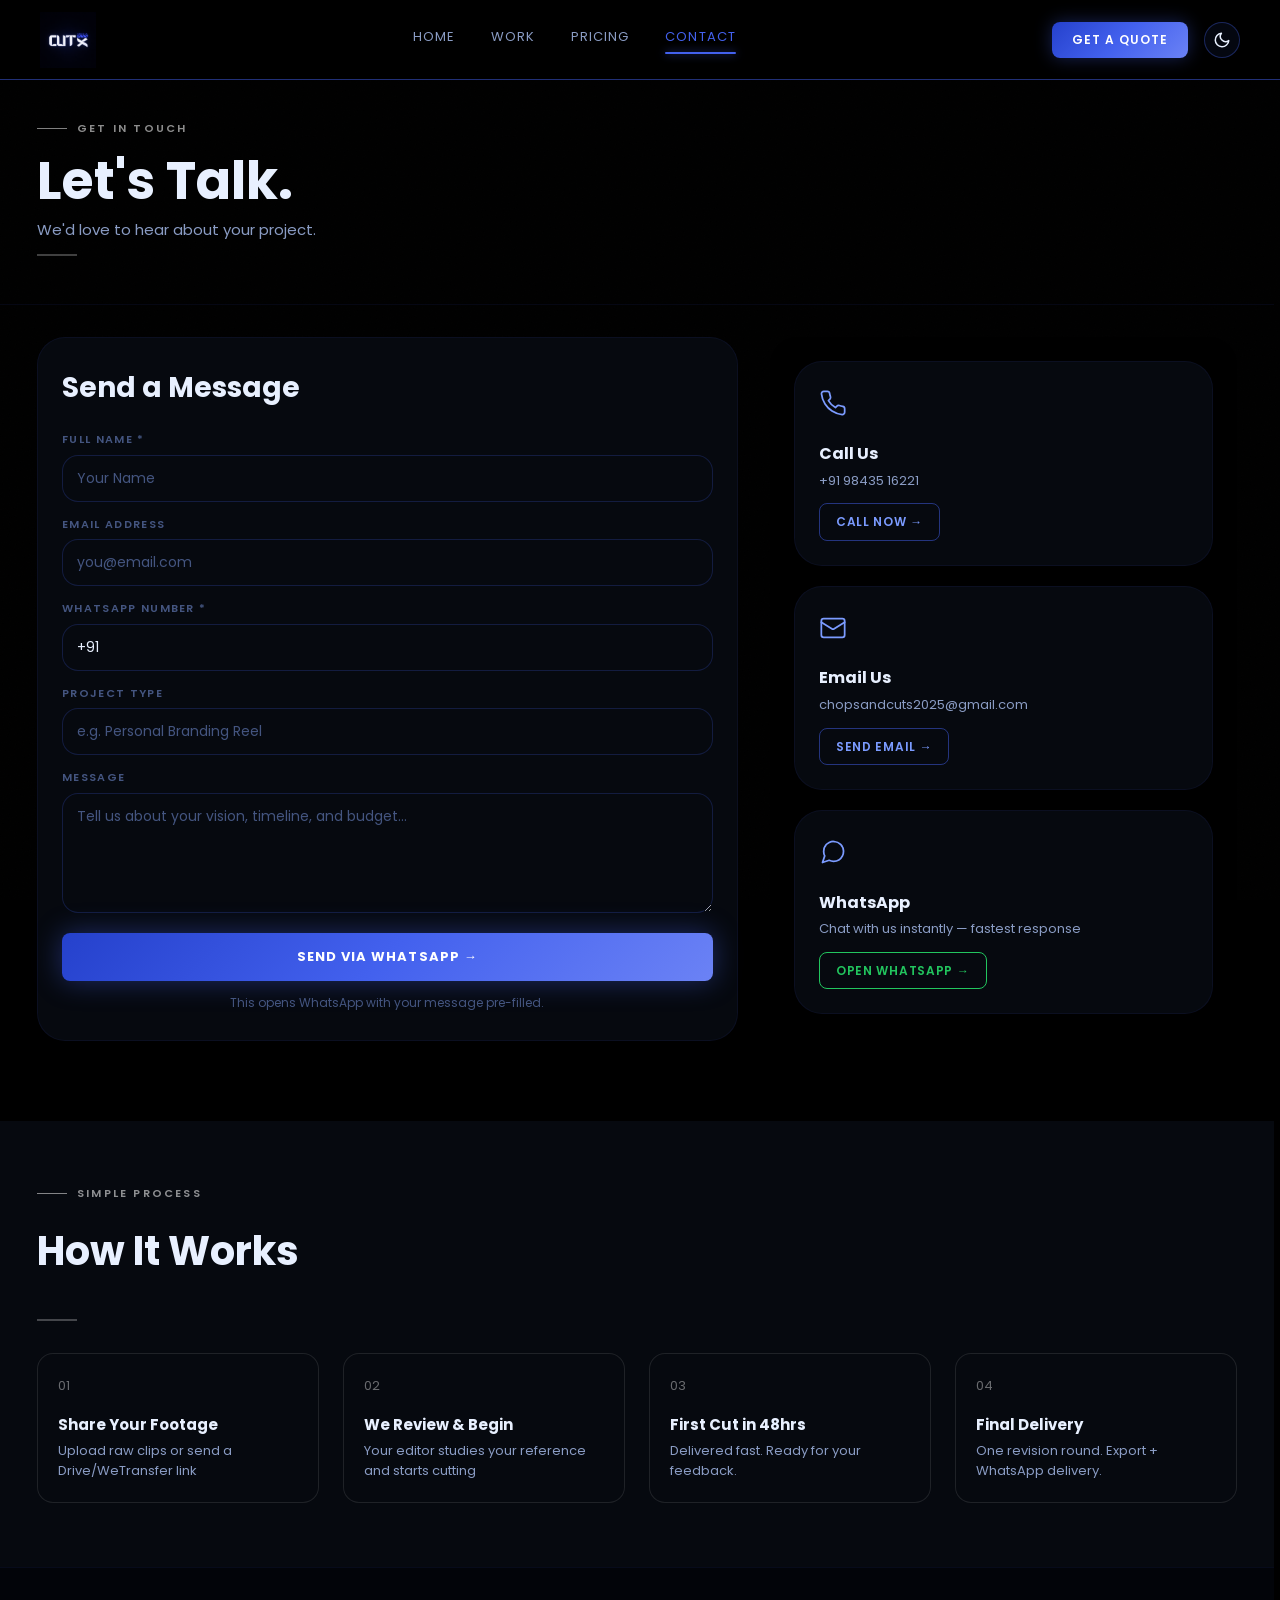
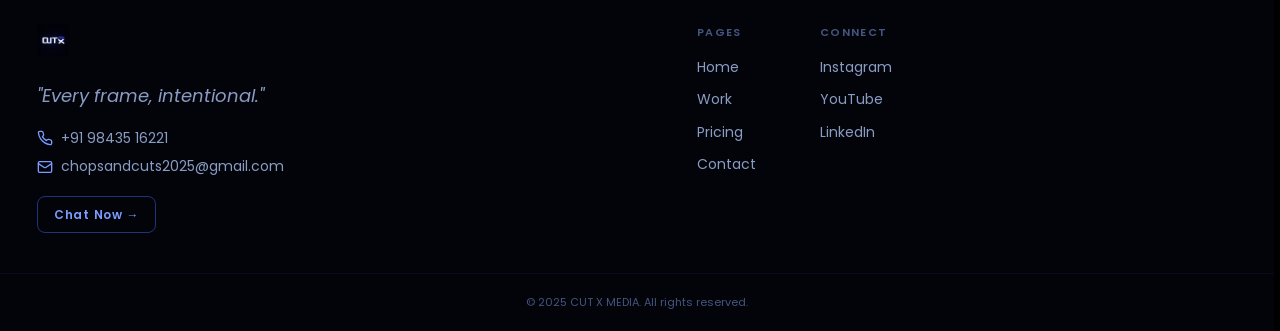
==== commit 42fa3c14: "feat: update delivery turnaround to 48 hours and highlight pro software usage across site copy and s" ====
--- a/contact.html
+++ b/contact.html
@@ -159,7 +159,7 @@
       <div class="process-step-item reveal">
         <span class="step-num-text">03</span>
         <div class="step-content">
-          <h4>First Cut in 24hrs</h4>
+          <h4>First Cut in 48hrs</h4>
           <p>Delivered fast. Ready for your feedback.</p>
         </div>
       </div>
--- a/style.css
+++ b/style.css
@@ -1,31 +1,32 @@
 /* ═══════════════════════════════════════════════════════════════
-   CUT X MEDIA — v3.0 STEEL BLUE × ARCTIC WHITE DESIGN SYSTEM
+   CUT X MEDIA — v6.0 CINEMATIC BLACK × ROYAL INDIGO DESIGN SYSTEM
    Mobile-first: 375px base → 768px → 1024px → 1280px
 ═══════════════════════════════════════════════════════════════ */
 
 /* ── CSS VARIABLES ── */
 :root {
-  /* Backgrounds */
-  --bg-primary:    #1C2B3A;
-  --bg-surface:    #243447;
-  --bg-surface-2:  #1A2D3F;
-  --bg-surface-3:  #162230;
-
-  /* Accent – Steel Blue (replaces gold) */
-  --gold:          #2E6FA3;
-  --gold-light:    #5BA3D0;
-  --gold-dark:     #1A4F7A;
-  --gold-muted:    rgba(46,111,163,0.15);
+  /* Backgrounds – pure cinematic black */
+  --bg-primary:    #000000;
+  --bg-surface:    #06090F;
+  --bg-surface-2:  #040710;
+  --bg-surface-3:  #020409;
+
+  /* Accent – Royal Indigo Blue (premium, deep, cinematic) */
+  --gold:          #4361EE;
+  --gold-light:    #7B9BFF;
+  --gold-dark:     #2541CC;
+  --gold-muted:    rgba(67,97,238,0.12);
 
   /* Text */
-  --text-primary:   #EDF5FA;
-  --text-secondary: #A8C8E0;
-  --text-tertiary:  #6B9AB8;
+  --text-primary:   #E8F0FF;
+  --text-secondary: #8A9CC4;
+  --text-tertiary:  #445580;
+  --white:          #FFFFFF;
 
   /* Borders */
-  --border-subtle: rgba(94,163,208,0.10);
-  --border-mid:    rgba(94,163,208,0.20);
-  --border-gold:   rgba(46,111,163,0.40);
+  --border-subtle: rgba(67,97,238,0.08);
+  --border-mid:    rgba(67,97,238,0.22);
+  --border-gold:   rgba(67,97,238,0.50);
 
   /* Semantic */
   --whatsapp-green: #22C55E;
@@ -33,47 +34,164 @@
 
   /* Layout */
   --nav-h-mobile:  60px;
-  --nav-h-desktop: 68px;
+  --nav-h-desktop: 80px;
   --max-w:         1200px;
   --pad-x:         20px;
   --radius-sm:     8px;
   --radius-md:     16px;
   --radius-lg:     28px;
 
-  --hero-gradient-base: linear-gradient(to right, rgba(28,43,58,0.95) 50%, rgba(28,43,58,0.4) 100%);
-  --card-gradient-base: linear-gradient(to top, rgba(28,43,58,0.95), rgba(28,43,58,0.2));
-  --nav-bg: rgba(28,43,58,0.94);
-  --overlay-heavy: rgba(28,43,58,0.85);
-  --overlay-mid: rgba(28,43,58,0.7);
+  --hero-gradient-base: linear-gradient(to right, rgba(0,0,0,0.97) 50%, rgba(0,0,0,0.45) 100%);
+  --card-gradient-base: linear-gradient(to top, rgba(0,0,0,0.97), rgba(0,0,0,0.2));
+  --nav-bg: rgba(0,0,0,0.94);
+  --overlay-heavy: rgba(0,0,0,0.90);
+  --overlay-mid: rgba(0,0,0,0.72);
 }
 
 html.light-theme {
-  --bg-primary:    #EDF5FA;
+  /* Backgrounds – crisp white with soft periwinkle tint */
+  --bg-primary:    #F2F4FF;
   --bg-surface:    #FFFFFF;
-  --bg-surface-2:  #D6EAF5;
-  --bg-surface-3:  #BDD8EE;
-
-  --gold:          #2E6FA3;
-  --gold-light:    #5BA3D0;
-  --gold-dark:     #1A4F7A;
-  --gold-muted:    rgba(46,111,163,0.12);
-
-  --text-primary:   #1C2B3A;
-  --text-secondary: #3A6280;
-  --text-tertiary:  #5888A0;
-
-  --border-subtle: rgba(28,43,58,0.08);
-  --border-mid:    rgba(28,43,58,0.15);
-  --border-gold:   rgba(46,111,163,0.40);
-
-  --hero-gradient-base: linear-gradient(to right, rgba(237,245,250,0.98) 50%, rgba(237,245,250,0.4) 100%);
-  --nav-bg: rgba(237,245,250,0.94);
-  --overlay-heavy: rgba(237,245,250,0.90);
-  --overlay-mid: rgba(237,245,250,0.70);
+  --bg-surface-2:  #E8ECFF;
+  --bg-surface-3:  #D4DBFF;
+
+  /* Accent – Royal Indigo (light mode) */
+  --gold:          #4361EE;
+  --gold-light:    #7B9BFF;
+  --gold-dark:     #2541CC;
+  --gold-muted:    rgba(67,97,238,0.10);
+
+  /* Text */
+  --text-primary:   #0A0F2E;
+  --text-secondary: #2A3A7A;
+  --text-tertiary:  #5566AA;
+
+  /* Borders */
+  --border-subtle: rgba(67,97,238,0.12);
+  --border-mid:    rgba(67,97,238,0.25);
+  --border-gold:   rgba(67,97,238,0.50);
+
+  --hero-gradient-base: linear-gradient(to right, rgba(242,244,255,0.98) 50%, rgba(242,244,255,0.4) 100%);
+  --nav-bg: rgba(242,244,255,0.95);
+  --overlay-heavy: rgba(242,244,255,0.92);
+  --overlay-mid: rgba(242,244,255,0.72);
 }
 
 html.light-theme .hero-bg-word {
-  opacity: 0.012;
+  opacity: 0.025;
+  color: #4361EE;
+}
+
+/* ═══════════════════════════════════════════
+   LIGHT THEME — Neon Blue Bright Mode Overrides
+═══════════════════════════════════════════ */
+
+/* Eyebrow & section rules */
+html.light-theme .eyebrow-line          { background: rgba(67,97,238,0.4); }
+html.light-theme .eyebrow-text          { color: var(--gold); }
+html.light-theme .section-rule          { background: rgba(67,97,238,0.3); }
+
+/* Buttons */
+html.light-theme .btn-outline           { color: var(--gold-dark); border-color: rgba(67,97,238,0.35); }
+html.light-theme .btn-outline:hover     { border-color: var(--gold); background: rgba(67,97,238,0.08); color: var(--gold); }
+html.light-theme .btn-gold              { color: #FFFFFF; }
+
+/* Desktop nav */
+html.light-theme .desktop-nav           { border-bottom: 1px solid rgba(67,97,238,0.20); }
+html.light-theme .mobile-top-bar        { border-bottom: 1px solid rgba(67,97,238,0.20); }
+html.light-theme .nav-quote             { color: var(--gold-dark); border-color: rgba(67,97,238,0.35); }
+html.light-theme .nav-quote:hover       { background: var(--gold); color: #FFFFFF; border-color: var(--gold); }
+html.light-theme .nav-links a           { color: var(--text-secondary); }
+html.light-theme .nav-links a:hover     { color: var(--gold); }
+html.light-theme .nav-links a.active    { color: var(--gold-dark); }
+html.light-theme .nav-links a.active::after { background: var(--gold); }
+
+/* Mobile nav active */
+html.light-theme .mobile-nav            { background: #FFFFFF; border-top: 1px solid rgba(67,97,238,0.15); }
+html.light-theme .mobile-nav a          { color: var(--text-tertiary); }
+html.light-theme .mobile-nav a.active,
+html.light-theme .mobile-nav a:active   { color: var(--gold); }
+
+/* Feature cards */
+html.light-theme .feature-card          { background: #FFFFFF; border: 1px solid rgba(67,97,238,0.12); border-top: 2px solid var(--gold); }
+html.light-theme .feature-card:hover    { border-color: rgba(67,97,238,0.25); border-top-color: var(--gold-light); transform: translateY(-4px); }
+html.light-theme .feature-title         { color: var(--text-primary); }
+html.light-theme .feature-icon          { color: var(--gold); }
+
+/* Stat cells */
+html.light-theme .stat-cell             { border: 1px solid rgba(67,97,238,0.12); background: #FFFFFF; }
+html.light-theme .stat-num              { color: var(--gold); }
+html.light-theme .stat-label-1          { color: var(--text-primary); }
+
+/* Value visual */
+html.light-theme .value-visual          { border: 1px solid rgba(67,97,238,0.30); background: rgba(67,97,238,0.04); }
+html.light-theme .value-visual .v-stat  { color: var(--gold-dark); }
+
+/* Pricing card numbers */
+html.light-theme .price-amount          { color: var(--gold-dark); }
+
+/* Pricing CTA banner */
+html.light-theme .pricing-cta-banner    { background: rgba(67,97,238,0.06); border: 1px solid rgba(67,97,238,0.25); }
+
+/* Process steps */
+html.light-theme .process-step-item     { border: 1px solid rgba(67,97,238,0.12); background: #FFFFFF; }
+html.light-theme .step-num-text         { color: var(--gold); opacity: 0.55; }
+
+/* Work page */
+html.light-theme .cat-row-header span   { color: var(--gold); }
+
+/* Sticky price bar */
+html.light-theme .sticky-price-bar      { border-top: 1px solid rgba(67,97,238,0.25); }
+html.light-theme .sticky-price-bar .price-amount { color: var(--gold-dark); }
+
+/* Modal price */
+html.light-theme .modal-price           { color: var(--gold-dark); }
+
+/* Card overlays – keep dark gradient for readability over video */
+html.light-theme .card-info             { background: linear-gradient(to top, rgba(2,13,31,0.95), transparent); }
+html.light-theme .card-info h4          { color: #FFFFFF; }
+html.light-theme .card-badge            { background: rgba(2,13,31,0.70); }
+
+/* Modal close */
+html.light-theme .modal-close           { background: rgba(67,97,238,0.12); border-color: rgba(67,97,238,0.25); color: var(--gold-dark); }
+
+/* Scrollbar bright mode */
+html.light-theme ::-webkit-scrollbar { width: 6px; }
+html.light-theme ::-webkit-scrollbar-track { background: var(--bg-primary); }
+html.light-theme ::-webkit-scrollbar-thumb {
+  background: linear-gradient(to bottom, #7B9BFF, #4361EE);
+  border-radius: 3px;
+}
+
+/* Marquee separator tint */
+html.light-theme .marquee-track .sep { color: var(--gold); }
+
+/* Portfolio card hover */
+html.light-theme .portfolio-card:hover  { border-color: var(--border-gold); }
+
+/* Popular pill stays white on blue — fine in both modes */
+
+/* ═══════════════════════════════════════════
+   DARK MODE — Neon Blue accent overrides
+═══════════════════════════════════════════ */
+
+/* Dark mode btn-gold text – white on deep blue gradient */
+html:not(.light-theme) .btn-gold {
+  color: #FFFFFF;
+  font-weight: 700;
+}
+
+/* Active mobile nav in neon blue */
+html:not(.light-theme) .mobile-nav a.active {
+  color: var(--gold-light);
+}
+
+/* Dark mode scrollbar */
+html:not(.light-theme) ::-webkit-scrollbar { width: 6px; }
+html:not(.light-theme) ::-webkit-scrollbar-track { background: var(--bg-primary); }
+html:not(.light-theme) ::-webkit-scrollbar-thumb {
+  background: linear-gradient(to bottom, #7B9BFF, #4361EE);
+  border-radius: 3px;
 }
 
 /* ── RESET ── */
@@ -130,13 +248,13 @@
 .eyebrow-line {
   width: 30px;
   height: 1px;
-  background: var(--gold);
+  background: rgba(255,255,255,0.5);
   flex-shrink: 0;
 }
 .eyebrow-text {
   font-family: 'Poppins', sans-serif;
   font-size: 11px;
-  color: var(--gold-light);
+  color: rgba(255,255,255,0.55);
   letter-spacing: 0.2em;
   text-transform: uppercase;
   font-weight: 600;
@@ -145,8 +263,8 @@
 /* ── SECTION RULE ── */
 .section-rule {
   width: 40px;
-  height: 1px;
-  background: var(--gold);
+  height: 2px;
+  background: rgba(255,255,255,0.25);
   margin: 12px 0 0;
 }
 .section-rule.center { margin: 16px auto 0; }
@@ -167,8 +285,8 @@
   display: inline-flex;
   align-items: center;
   gap: 6px;
-  background: var(--gold);
-  color: var(--text-primary);
+  background: linear-gradient(135deg, #2541CC, #4361EE, #6B82F5);
+  color: #FFFFFF;
   padding: 14px 28px;
   font-family: 'Poppins', sans-serif;
   font-size: 13px;
@@ -178,16 +296,17 @@
   border-radius: var(--radius-sm);
   border: none;
   cursor: pointer;
-  transition: background 200ms ease, transform 200ms ease;
-}
-.btn-gold:hover { background: var(--gold-light); transform: scale(1.02); }
+  box-shadow: 0 0 28px rgba(67,97,238,0.40);
+  transition: box-shadow 200ms ease, transform 200ms ease, filter 200ms ease;
+}
+.btn-gold:hover { filter: brightness(1.10); transform: scale(1.02); box-shadow: 0 0 44px rgba(67,97,238,0.60); }
 
 .btn-outline {
   display: inline-flex;
   align-items: center;
   gap: 6px;
   background: transparent;
-  color: var(--text-primary);
+  color: rgba(255,255,255,0.70);
   padding: 13px 28px;
   font-family: 'Poppins', sans-serif;
   font-size: 13px;
@@ -195,11 +314,11 @@
   letter-spacing: 0.08em;
   text-transform: uppercase;
   border-radius: var(--radius-sm);
-  border: 1px solid rgba(94,163,208,0.5);
+  border: 1px solid rgba(67,97,238,0.40);
   cursor: pointer;
-  transition: border-color 200ms ease, color 200ms ease;
-}
-.btn-outline:hover { border-color: var(--gold-light); color: var(--gold-light); }
+  transition: border-color 200ms ease, background 200ms ease, color 200ms ease;
+}
+.btn-outline:hover { border-color: rgba(67,97,238,0.75); background: rgba(67,97,238,0.10); color: #fff; }
 
 /* Theme Toggle Button */
 .theme-toggle {
@@ -210,14 +329,15 @@
   height: 36px;
   border-radius: 50%;
   background: var(--bg-surface-2);
-  border: 1px solid var(--border-mid);
+  border: 1px solid rgba(67,97,238,0.35);
   color: var(--text-primary);
   cursor: pointer;
   transition: all 200ms ease;
 }
 .theme-toggle:hover {
-  border-color: var(--gold-light);
-  color: var(--gold-light);
+  border-color: var(--gold);
+  color: var(--gold);
+  box-shadow: 0 0 10px rgba(67,97,238,0.30);
 }
 .theme-toggle svg {
   width: 18px;
@@ -257,9 +377,9 @@
   display: flex;
   align-items: center;
   justify-content: center;
-  height: 52px;
+  height: 72px;
   background: var(--bg-primary);
-  border-bottom: 1px solid rgba(94,163,208,0.2);
+  border-bottom: 1px solid var(--border-gold);
   position: sticky;
   top: 0;
   z-index: 100;
@@ -272,14 +392,14 @@
   z-index: -1;
 }
 .logo-pill {
-  background: #fff;
-  padding: 5px 10px;
-  border-radius: var(--radius-sm);
+  background: transparent;
+  padding: 0;
+  border-radius: 0;
   display: inline-flex;
   align-items: center;
 }
 .logo-pill img {
-  height: 30px;
+  height: 56px;
   width: auto;
   display: block;
 }
@@ -293,7 +413,7 @@
   background: var(--nav-bg);
   backdrop-filter: blur(16px) saturate(140%);
   -webkit-backdrop-filter: blur(16px) saturate(140%);
-  border-bottom: 1px solid rgba(94,163,208,0.2);
+  border-bottom: 1px solid var(--border-gold);
   z-index: 200;
 }
 .desktop-nav .container {
@@ -320,19 +440,21 @@
 }
 .nav-links a:hover { color: var(--text-primary); }
 .nav-links a.active {
-  color: var(--gold-light);
+  color: var(--gold);
 }
 .nav-links a.active::after {
   content: '';
   position: absolute;
   bottom: -2px; left: 0; right: 0;
-  height: 1px;
-  background: var(--gold-light);
+  height: 2px;
+  background: var(--gold);
+  border-radius: 2px;
+  box-shadow: 0 0 8px rgba(67,97,238,0.70);
 }
 .nav-quote {
-  background: transparent;
-  border: 1px solid var(--gold-light);
-  color: var(--gold-light);
+  background: linear-gradient(135deg, #2541CC, #4361EE, #6B82F5);
+  border: none;
+  color: #FFFFFF;
   padding: 9px 20px;
   font-family: 'Poppins', sans-serif;
   font-size: 12px;
@@ -341,9 +463,10 @@
   text-transform: uppercase;
   border-radius: var(--radius-sm);
   cursor: pointer;
-  transition: background 200ms ease, color 200ms ease;
-}
-.nav-quote:hover { background: var(--gold); color: var(--text-primary); }
+  box-shadow: 0 0 18px rgba(67,97,238,0.35);
+  transition: box-shadow 200ms ease, filter 200ms ease;
+}
+.nav-quote:hover { filter: brightness(1.10); box-shadow: 0 0 32px rgba(67,97,238,0.60); }
 
 /* ── MOBILE BOTTOM NAV ── */
 .mobile-nav {
@@ -371,7 +494,7 @@
   min-width: 56px;
 }
 .mobile-nav a.active,
-.mobile-nav a:active { color: var(--gold-light); }
+.mobile-nav a:active { color: #FFFFFF; }
 .mobile-nav a svg {
   width: 22px;
   height: 22px;
@@ -439,11 +562,22 @@
 .hero-bg-word {
   font-family: 'Poppins', sans-serif;
   font-size: clamp(120px, 35vw, 300px);
-  font-weight: 700;
-  color: var(--text-primary);
-  opacity: 0.03;
+  font-weight: 900;
+  /* Cinematic horizontal fade: visible center, fades to transparent on both sides */
+  background: linear-gradient(
+    to right,
+    transparent 0%,
+    rgba(255,255,255,0.10) 20%,
+    rgba(255,255,255,0.18) 50%,
+    rgba(255,255,255,0.10) 80%,
+    transparent 100%
+  );
+  -webkit-background-clip: text;
+  -webkit-text-fill-color: transparent;
+  background-clip: text;
   white-space: nowrap;
   user-select: none;
+  letter-spacing: 0.12em;
 }
 .hero-content {
   position: relative;
@@ -458,9 +592,13 @@
   font-size: 28px;
   line-height: 1.08;
   margin-bottom: 10px;
+  color: #ffffff;
 }
 .hero h1 .line-2 {
-  color: var(--gold-light);
+  background: linear-gradient(135deg, #7B9BFF, #4361EE, #9BAEFF);
+  -webkit-background-clip: text;
+  -webkit-text-fill-color: transparent;
+  background-clip: text;
   font-style: italic;
   display: block;
 }
@@ -512,7 +650,7 @@
   position: absolute;
   width: 160px;
   height: 220px;
-  background-color: var(--bg-surface-2);
+  background: linear-gradient(160deg, #0d1f3c, #040d1f);
   background-size: cover;
   background-position: center;
   border-radius: var(--radius-lg);
@@ -546,21 +684,95 @@
   stroke-linejoin: round;
 }
 .hc1 {
-  border: 1px solid var(--border-gold);
+  border: 1px solid rgba(67,97,238,0.25);
+  box-shadow: 0 0 28px rgba(67,97,238,0.14), inset 0 0 20px rgba(37,65,204,0.06);
   transform: rotate(-5deg) translateX(0) translateY(10px);
   z-index: 3;
-  background-image: var(--card-gradient-base), url('images/thumb-personal-branding.webp');
+  background-image: linear-gradient(160deg, rgba(15,20,55,0.92), rgba(4,6,28,0.97)), url('images/thumb-personal-branding.webp');
 }
 .hc2 {
-  border: 1px solid var(--border-mid);
+  border: 1px solid rgba(67,97,238,0.22);
+  box-shadow: 0 0 22px rgba(67,97,238,0.12);
   transform: rotate(2deg) translateY(-20px);
   z-index: 2;
-  background-image: var(--card-gradient-base), url('images/thumb-motion-graphics.webp');
+  background-image: linear-gradient(160deg, rgba(15,20,55,0.92), rgba(4,6,28,0.97)), url('images/thumb-motion-graphics.webp');
 }
 .hc3 {
-  border: 1px solid var(--border-subtle);
+  border: 1px solid rgba(67,97,238,0.12);
   transform: rotate(9deg) translateX(0) translateY(10px);
   z-index: 1;
+}
+
+/* Floating glassmorphism badge chips near hero card */
+.hero-badge-chip {
+  position: absolute;
+  background: rgba(67,97,238,0.14);
+  border: 1px solid rgba(67,97,238,0.35);
+  backdrop-filter: blur(10px);
+  -webkit-backdrop-filter: blur(10px);
+  border-radius: 20px;
+  padding: 5px 12px;
+  font-family: 'Poppins', sans-serif;
+  font-size: 9px;
+  font-weight: 600;
+  letter-spacing: 0.10em;
+  text-transform: uppercase;
+  color: var(--gold-light);
+  white-space: nowrap;
+  z-index: 10;
+  box-shadow: 0 0 14px rgba(67,97,238,0.18);
+}
+.hero-badge-chip.chip-24hr {
+  top: 12px;
+  right: -30px;
+  animation: chipFloat 3s ease-in-out infinite;
+}
+.hero-badge-chip.chip-cinematic {
+  bottom: 30px;
+  left: -40px;
+  animation: chipFloat 3.5s ease-in-out 0.5s infinite;
+}
+@keyframes chipFloat {
+  0%, 100% { transform: translateY(0); }
+  50%       { transform: translateY(-6px); }
+}
+
+/* ── HERO STATS BAR ── */
+.hero-stats-bar {
+  border-top: 1px solid rgba(0,150,255,0.07);
+  background: var(--bg-primary);
+  padding: 12px var(--pad-x);
+}
+.hero-stats-inner {
+  display: flex;
+  align-items: center;
+  justify-content: center;
+  gap: 20px;
+  flex-wrap: wrap;
+}
+.hstat {
+  display: flex;
+  align-items: center;
+  gap: 7px;
+  font-family: 'Poppins', sans-serif;
+  font-size: 11px;
+  color: var(--text-secondary);
+  letter-spacing: 0.08em;
+  text-transform: uppercase;
+}
+.hstat-dot {
+  width: 6px;
+  height: 6px;
+  border-radius: 50%;
+  background: var(--gold);
+  box-shadow: 0 0 8px rgba(67,97,238,0.80);
+  flex-shrink: 0;
+}
+.hstat-divider {
+  width: 1px;
+  height: 16px;
+  background: rgba(67,97,238,0.22);
+  flex-shrink: 0;
 }
 
 /* ── MARQUEE ── */
@@ -626,8 +838,8 @@
 }
 .feature-card {
   background: var(--bg-surface);
-  border: 1px solid var(--border-subtle);
-  border-top: 2px solid var(--gold);
+  border: 1px solid rgba(255,255,255,0.08);
+  border-top: 2px solid rgba(255,255,255,0.3);
   border-radius: var(--radius-sm);
   padding: 28px 24px;
   transition: border-color 200ms ease, transform 200ms ease;
@@ -635,10 +847,10 @@
   overflow: hidden;
 }
 .feature-card:hover {
-  border-color: var(--border-gold);
+  border-color: rgba(255,255,255,0.2);
   transform: translateY(-4px);
 }
-.feature-card:hover { border-top-color: var(--gold-light); }
+.feature-card:hover { border-top-color: rgba(255,255,255,0.6); }
 .feature-icon {
   width: 36px;
   height: 36px;
@@ -658,7 +870,7 @@
   font-family: 'Poppins', sans-serif;
   font-size: 16px;
   font-weight: 700;
-  color: var(--text-primary);
+  color: #FFFFFF;
   margin-bottom: 10px;
 }
 .feature-body {
@@ -912,14 +1124,14 @@
   text-align: center;
   padding: 24px 12px;
   background: var(--bg-surface-2);
-  border: 1px solid var(--border-subtle);
+  border: 1px solid rgba(255,255,255,0.1);
   border-radius: var(--radius-md);
 }
 .stat-num {
   font-family: 'Poppins', sans-serif;
   font-size: 36px;
   font-weight: 700;
-  color: var(--gold-light);
+  color: #FFFFFF;
   line-height: 1;
   margin-bottom: 8px;
 }
@@ -927,7 +1139,7 @@
   font-family: 'Poppins', sans-serif;
   font-size: 14px;
   font-weight: 700;
-  color: var(--text-primary);
+  color: #FFFFFF;
 }
 .stat-label-2 {
   font-family: 'Poppins', sans-serif;
@@ -970,7 +1182,7 @@
 }
 .value-visual {
   background: var(--bg-surface-2);
-  border: 1px solid var(--border-gold);
+  border: 1px solid rgba(255,255,255,0.15);
   border-radius: var(--radius-md);
   padding: 20px;
   text-align: center;
@@ -992,7 +1204,7 @@
   font-family: 'Poppins', sans-serif;
   font-size: 24px;
   font-weight: 700;
-  color: var(--gold-light);
+  color: #FFFFFF;
 }
 
 /* ── PRICING TEASER ── */
@@ -1032,19 +1244,17 @@
 .pricing-card:hover { border-color: var(--border-gold); }
 .pricing-card.featured { border-color: var(--border-gold); }
 .popular-pill {
-  position: absolute;
-  top: -10px;
-  left: 50%;
-  transform: translateX(-50%);
+  display: inline-block;
   background: var(--gold);
-  color: var(--text-primary);
+  color: #FFFFFF;
   font-family: 'Poppins', sans-serif;
   font-size: 10px;
   font-weight: 700;
   letter-spacing: 0.06em;
   text-transform: uppercase;
-  padding: 3px 12px;
+  padding: 4px 14px;
   border-radius: 20px;
+  margin-bottom: 10px;
 }
 .price-cat-badge {
   font-family: 'Poppins', sans-serif;
@@ -1082,7 +1292,7 @@
   font-family: 'Poppins', sans-serif;
   font-size: 32px;
   font-weight: 700;
-  color: var(--gold-light);
+  color: #FFFFFF;
   line-height: 1;
   margin-bottom: 4px;
 }
@@ -1110,8 +1320,8 @@
 }
 .price-cta-link:hover { border-color: var(--gold-light); }
 .pricing-cta-banner {
-  background: var(--gold-muted);
-  border: 1px solid var(--border-gold);
+  background: rgba(255,255,255,0.05);
+  border: 1px solid rgba(255,255,255,0.18);
   border-radius: var(--radius-sm);
   padding: 20px 24px;
   display: flex;
@@ -1148,15 +1358,14 @@
   gap: 16px;
   align-items: flex-start;
   background: var(--bg-surface);
-  border: 1px solid var(--border-subtle);
+  border: 1px solid rgba(255,255,255,0.1);
   border-radius: var(--radius-md);
   padding: 20px;
 }
 .step-num-text {
   font-family: 'Poppins', sans-serif;
   font-size: 13px;
-  color: var(--gold-light);
-  opacity: 0.7;
+  color: rgba(255,255,255,0.4);
   flex-shrink: 0;
   padding-top: 2px;
 }
@@ -1317,13 +1526,13 @@
   font-family: 'Poppins', sans-serif;
   font-weight: 700;
   font-size: 18px;
-  color: var(--text-primary);
+  color: #FFFFFF;
   line-height: 1.1;
 }
 .cat-row-header span {
   font-family: 'Poppins', sans-serif;
   font-size: 12px;
-  color: var(--gold-light);
+  color: rgba(255,255,255,0.55);
   cursor: pointer;
   letter-spacing: 0.04em;
 }
@@ -1517,7 +1726,7 @@
 .modal-price {
   font-family: 'Poppins', sans-serif;
   font-size: 18px;
-  color: var(--gold-light);
+  color: #FFFFFF;
   margin-bottom: 4px;
   font-weight: 700;
 }
@@ -1849,7 +2058,7 @@
   bottom: var(--nav-h-mobile);
   left: 0; right: 0;
   background: var(--bg-surface);
-  border-top: 1px solid var(--border-gold);
+  border-top: 1px solid rgba(255,255,255,0.15);
   padding: 12px 20px;
   display: none;
   align-items: center;
@@ -1870,7 +2079,26 @@
   font-family: 'Poppins', sans-serif;
   font-size: 26px;
   font-weight: 700;
-  color: var(--gold-light);
+  color: #FFFFFF;
+  display: inline-block;
+}
+.sticky-price-bar .price-amount.discount-flash {
+  animation: discountFlash 0.5s ease-out;
+}
+@keyframes discountFlash {
+  0% { color: var(--gold-light); transform: scale(1.15) translateY(-2px); text-shadow: 0 0 15px rgba(123,155,255,0.8); }
+  100% { color: #FFFFFF; transform: scale(1) translateY(0); text-shadow: 0 0 0 transparent; }
+}
+
+.original-price {
+  display: inline-block;
+}
+.original-price.animate-in {
+  animation: slideDownFadeIn 0.4s cubic-bezier(0.175, 0.885, 0.32, 1.275);
+}
+@keyframes slideDownFadeIn {
+  0% { transform: translateY(-10px); opacity: 0; }
+  100% { transform: translateY(0); opacity: 0.6; }
 }
 .btn-wa-quote {
   background: var(--whatsapp-green);
@@ -1991,6 +2219,67 @@
 }
 
 /* ═══════════════════════════════════════════
+   DISCOUNT BADGE ANIMATIONS
+═══════════════════════════════════════════ */
+.discount-badge {
+  display: inline-block;
+  background: linear-gradient(135deg, #2541CC, #4361EE);
+  color: #fff;
+  font-size: 10px;
+  font-weight: 700;
+  padding: 3px 8px;
+  border-radius: 6px;
+  margin-left: 8px;
+  vertical-align: middle;
+  opacity: 0;
+  transform: scale(0.8);
+  transition: opacity 0.3s, transform 0.3s;
+  box-shadow: 0 0 10px rgba(67,97,238,0.4);
+  position: relative;
+  overflow: hidden;
+}
+.discount-badge::after {
+  content: '';
+  position: absolute;
+  top: 0; left: -100%;
+  width: 50%; height: 100%;
+  background: linear-gradient(to right, transparent, rgba(255,255,255,0.5), transparent);
+  transform: skewX(-20deg);
+}
+
+/* Continuous tempting state */
+.discount-badge.show {
+  opacity: 1;
+  transform: scale(1);
+  animation: temptingPulse 2s infinite alternate ease-in-out;
+}
+.discount-badge.show::after {
+  animation: temptingShine 4s infinite 1s;
+}
+
+/* Initial Pop Burst state */
+.discount-badge.pop-burst {
+  animation: popBurst 0.6s cubic-bezier(0.175, 0.885, 0.32, 1.275), temptingPulse 2s infinite alternate ease-in-out 0.6s;
+}
+
+@keyframes popBurst {
+  0% { transform: scale(0.5); opacity: 0; }
+  50% { transform: scale(1.3); opacity: 1; box-shadow: 0 0 24px rgba(67,97,238,0.9); }
+  100% { transform: scale(1); opacity: 1; box-shadow: 0 0 10px rgba(67,97,238,0.4); }
+}
+
+@keyframes temptingPulse {
+  0% { box-shadow: 0 0 8px rgba(67,97,238,0.4); transform: scale(1); }
+  100% { box-shadow: 0 0 18px rgba(67,97,238,0.85); transform: scale(1.05); }
+}
+
+@keyframes temptingShine {
+  0% { left: -100%; }
+  15% { left: 200%; }
+  100% { left: 200%; }
+}
+
+/* ═══════════════════════════════════════════
    FOOTER
 ═══════════════════════════════════════════ */
 
@@ -2064,9 +2353,86 @@
 }
 
 /* ═══════════════════════════════════════════
-   RESPONSIVE — MOBILE SWIPE DECK
+   RESPONSIVE — MOBILE HERO FIXES
 ═══════════════════════════════════════════ */
 @media(max-width: 767px) {
+
+  /* Hero: single-column, full-width text */
+  .hero {
+    padding: 80px var(--pad-x) 40px;
+    min-height: auto;
+    overflow: hidden;
+  }
+  .hero .container > div {
+    flex-direction: column !important;
+    align-items: flex-start !important;
+  }
+
+  /* Full-width text content */
+  .hero-content {
+    flex: 0 0 100% !important;
+    max-width: 100% !important;
+    width: 100%;
+  }
+
+  /* Hide card stack completely on mobile */
+  .hero-cards-stack {
+    display: none !important;
+  }
+
+  /* Hero heading: readable mobile size */
+  .hero h1 {
+    font-size: 36px;
+    line-height: 1.1;
+    margin-bottom: 12px;
+  }
+
+  /* Show the subtitle on mobile */
+  .hero-sub {
+    display: block !important;
+    font-size: 13px;
+    line-height: 1.6;
+    margin-bottom: 20px;
+  }
+
+  /* Eyebrow */
+  .hero .eyebrow-text { font-size: 9px; letter-spacing: 0.1em; }
+  .hero .eyebrow-line { width: 20px; }
+  .hero .eyebrow { margin-bottom: 14px; }
+
+  /* CTA buttons: row on mobile */
+  .hero-ctas {
+    flex-direction: row;
+    flex-wrap: wrap;
+    gap: 10px;
+    margin-bottom: 16px;
+  }
+  .hero-ctas .btn-gold,
+  .hero-ctas .btn-outline {
+    padding: 11px 18px;
+    font-size: 11px;
+    flex: 1;
+    justify-content: center;
+    min-width: 130px;
+  }
+
+  .hero-trust {
+    font-size: 10px;
+    color: var(--text-tertiary);
+  }
+
+  /* Hide floating badge chips on mobile */
+  .hero-badge-chip {
+    display: none !important;
+  }
+
+  /* Stats bar: wrap to 2 rows nicely */
+  .hero-stats-bar { padding: 10px var(--pad-x); }
+  .hero-stats-inner { gap: 12px 16px; justify-content: flex-start; }
+  .hstat { font-size: 10px; }
+  .hstat-divider { display: none; }
+
+  /* Swipe deck */
   .swipe-deck {
     position: relative;
     width: 100%;
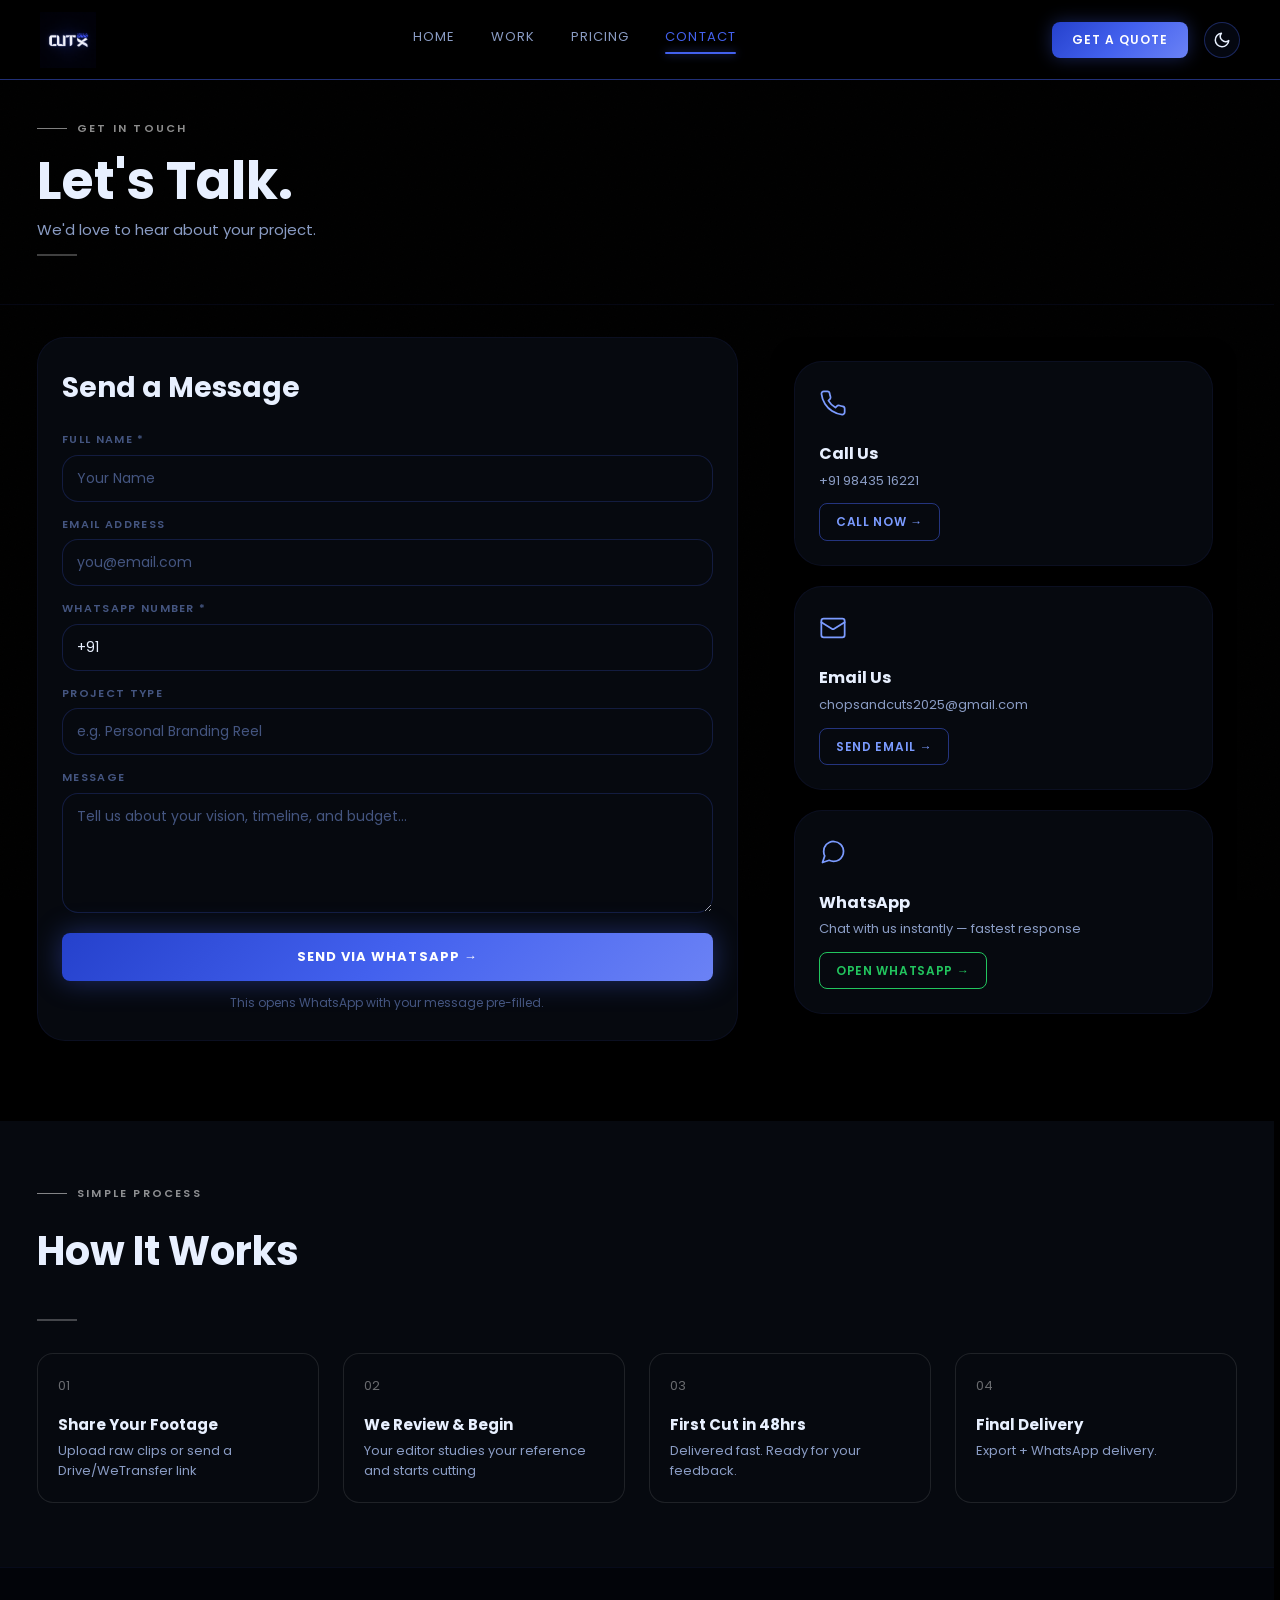
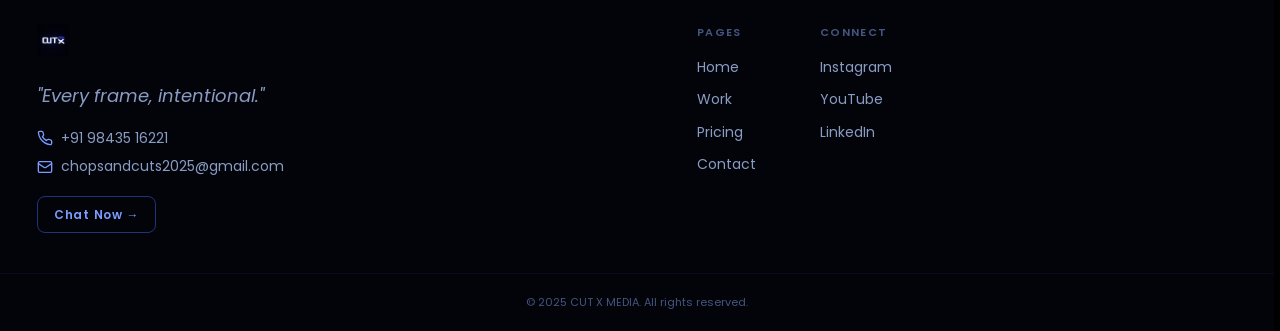
==== commit 0ab1a8bb: "refactor: remove references to revision rounds and advance payments from process steps and trust ban" ====
--- a/contact.html
+++ b/contact.html
@@ -167,7 +167,7 @@
         <span class="step-num-text">04</span>
         <div class="step-content">
           <h4>Final Delivery</h4>
-          <p>One revision round. Export + WhatsApp delivery.</p>
+          <p>Export + WhatsApp delivery.</p>
         </div>
       </div>
     </div>
